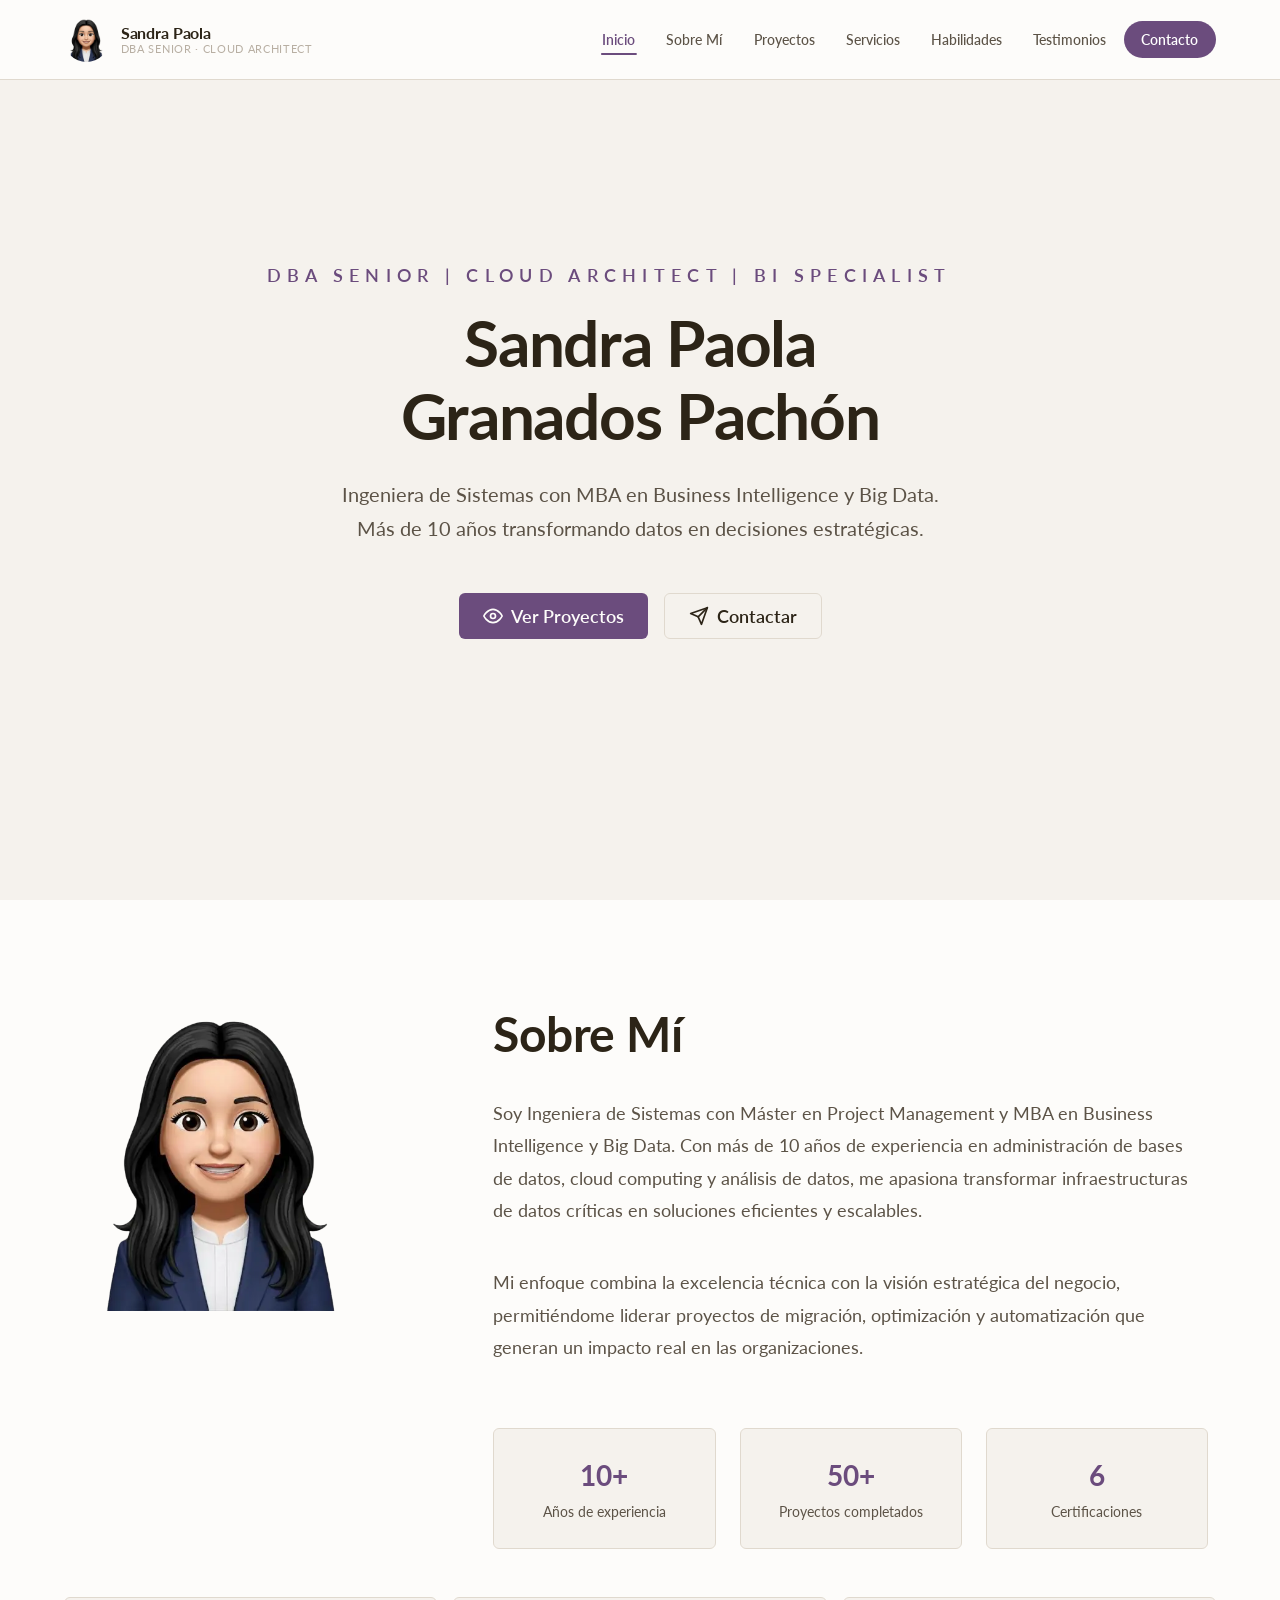
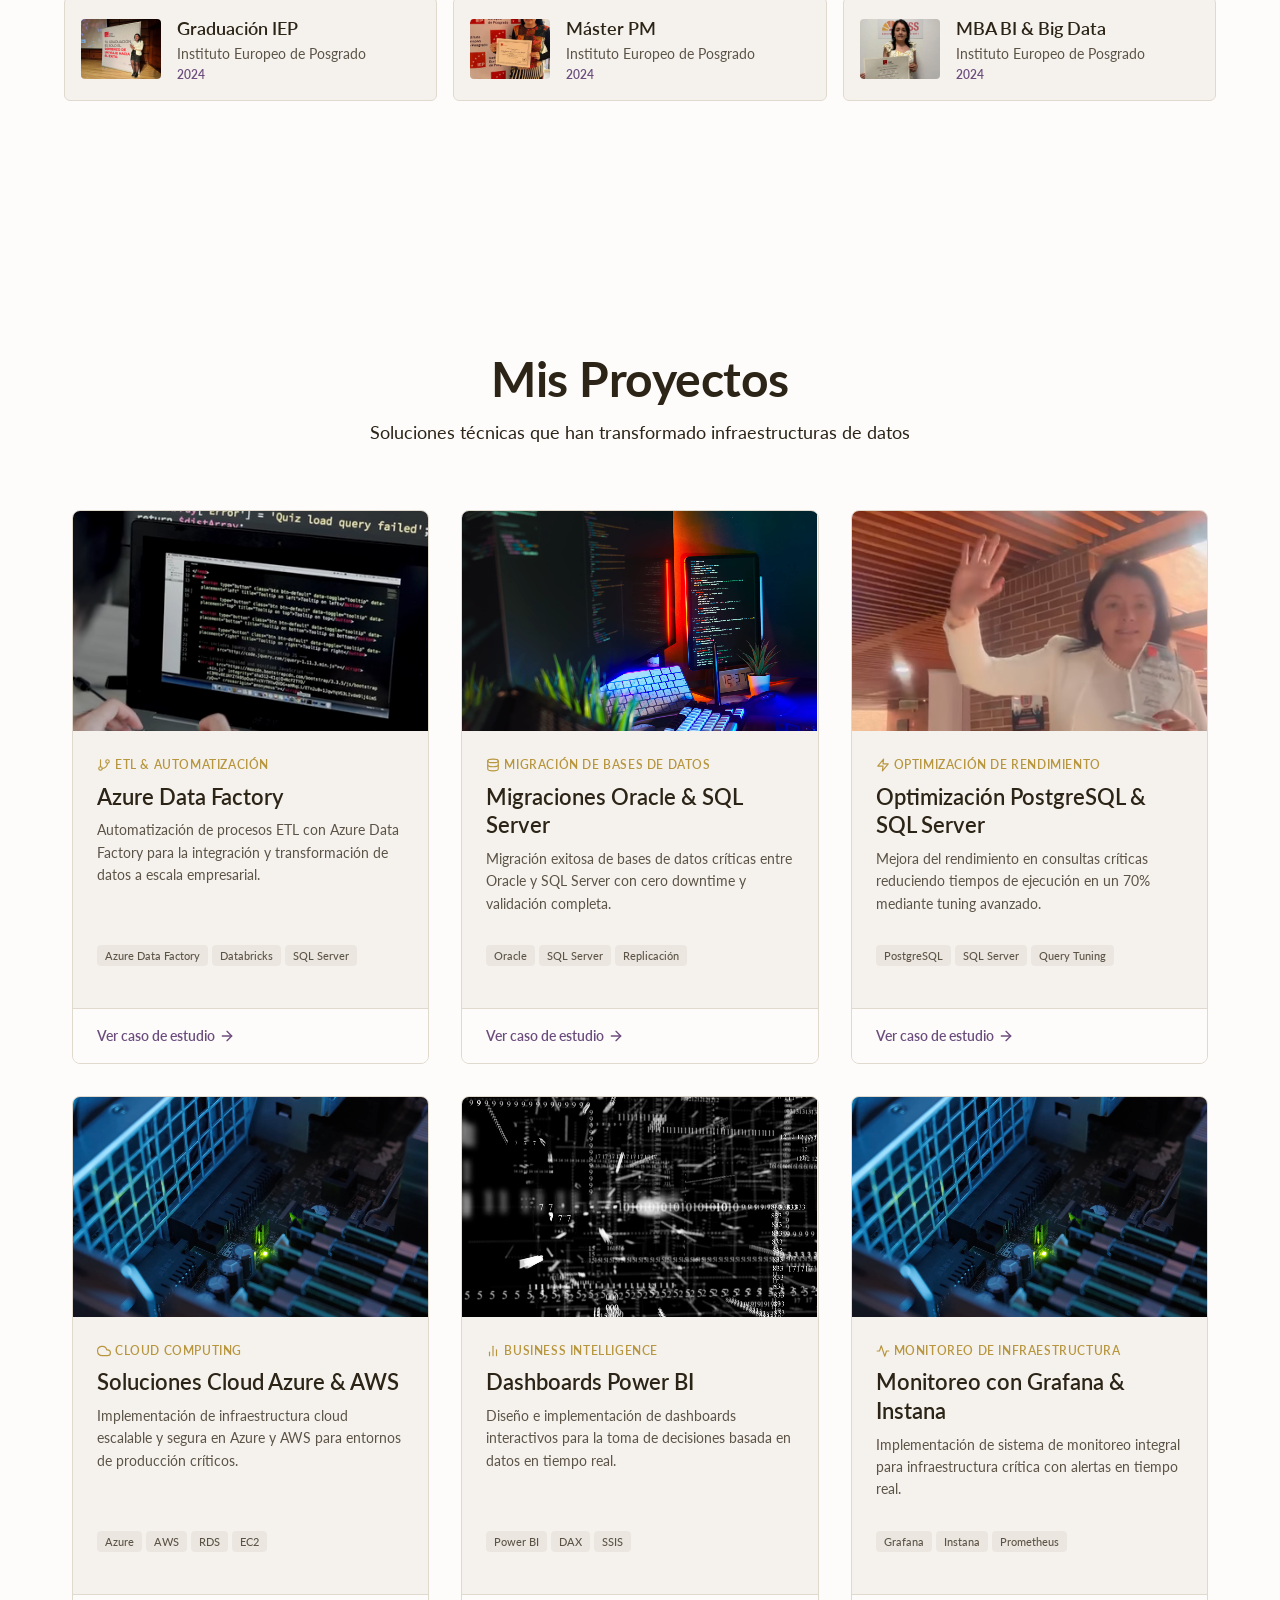
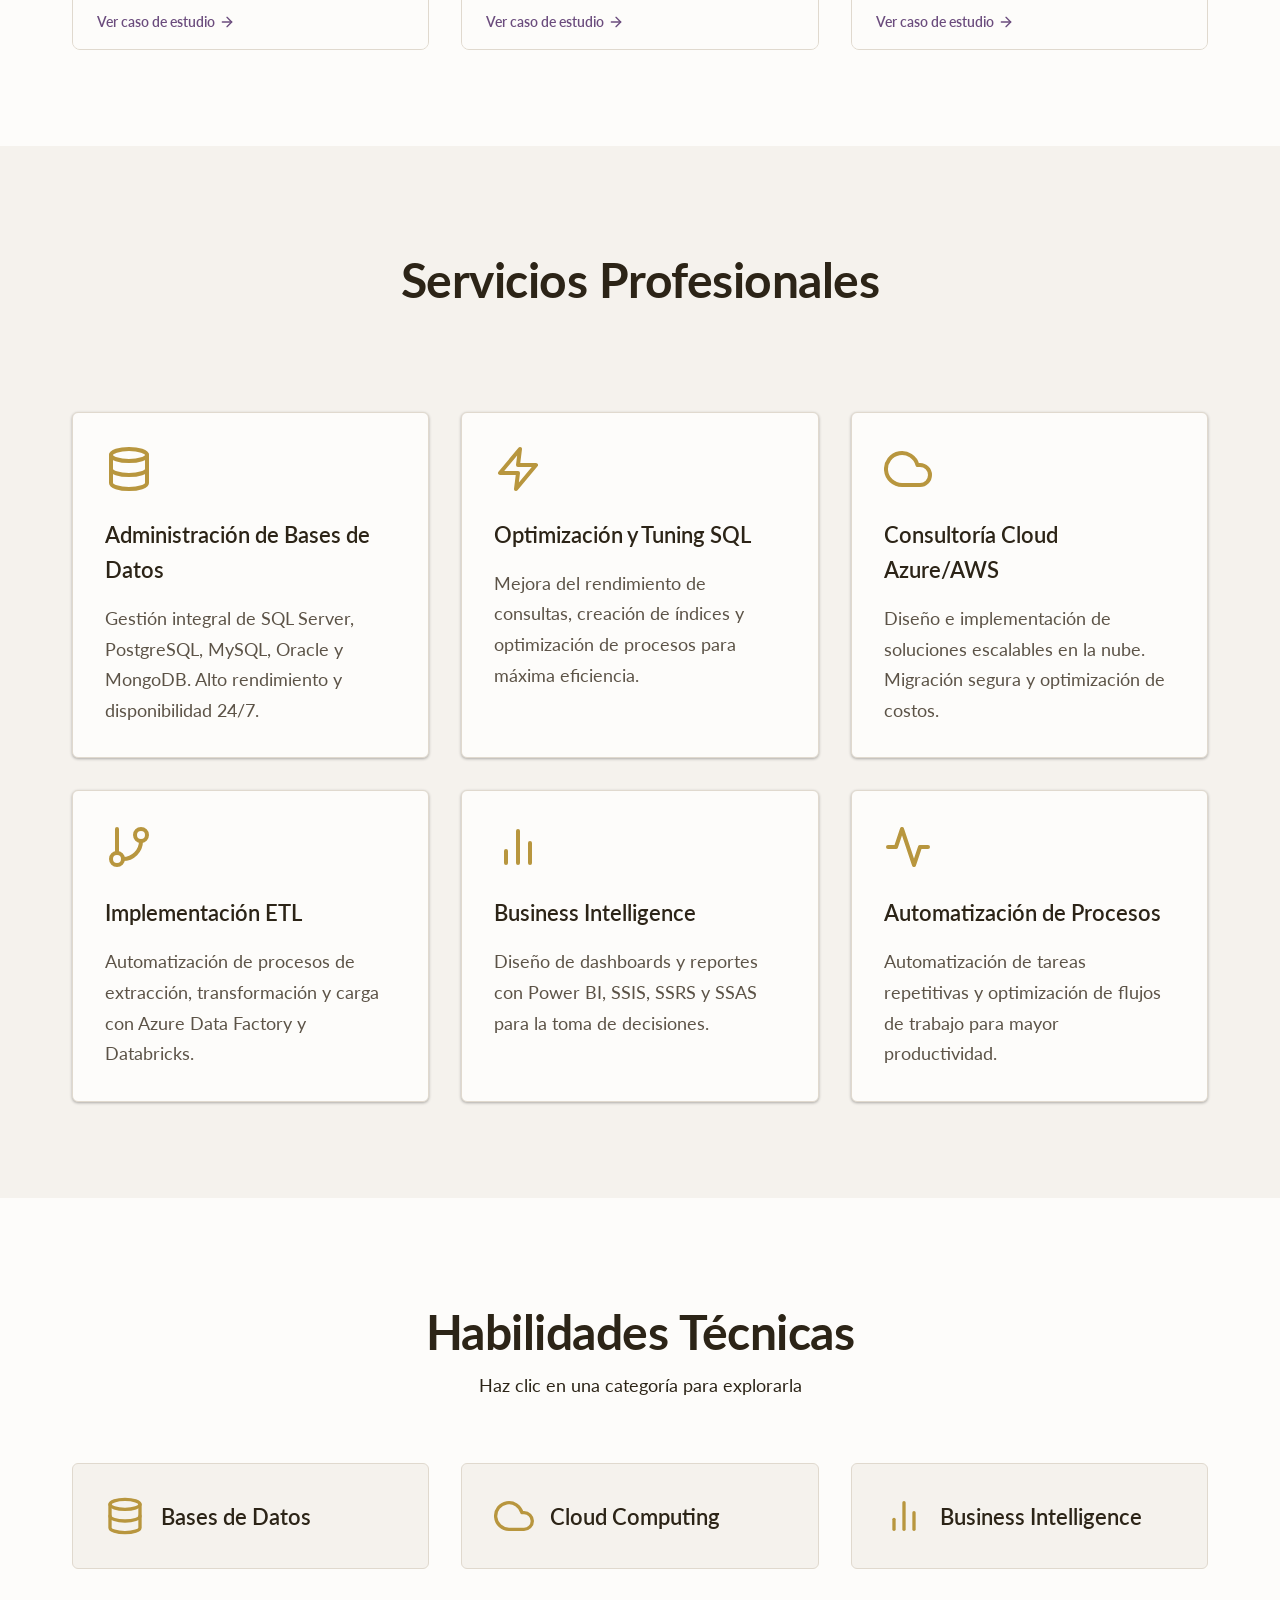
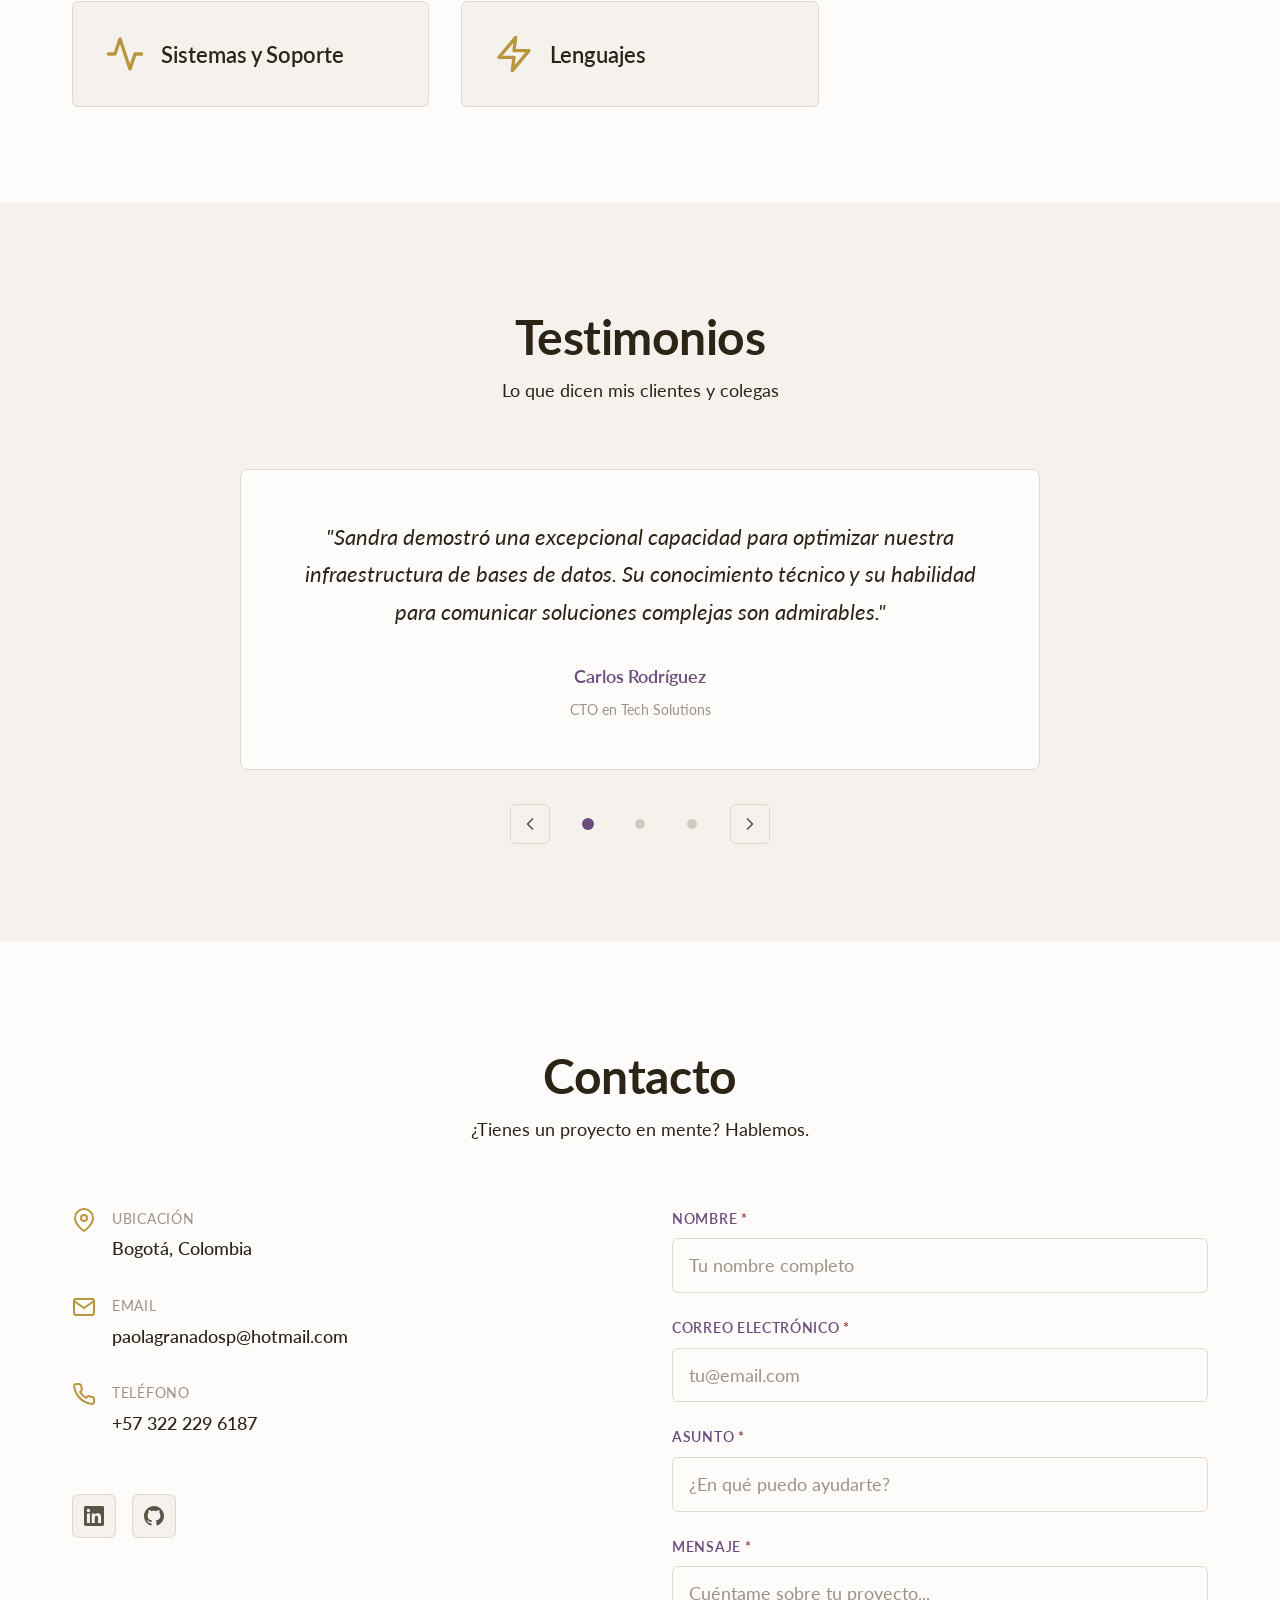
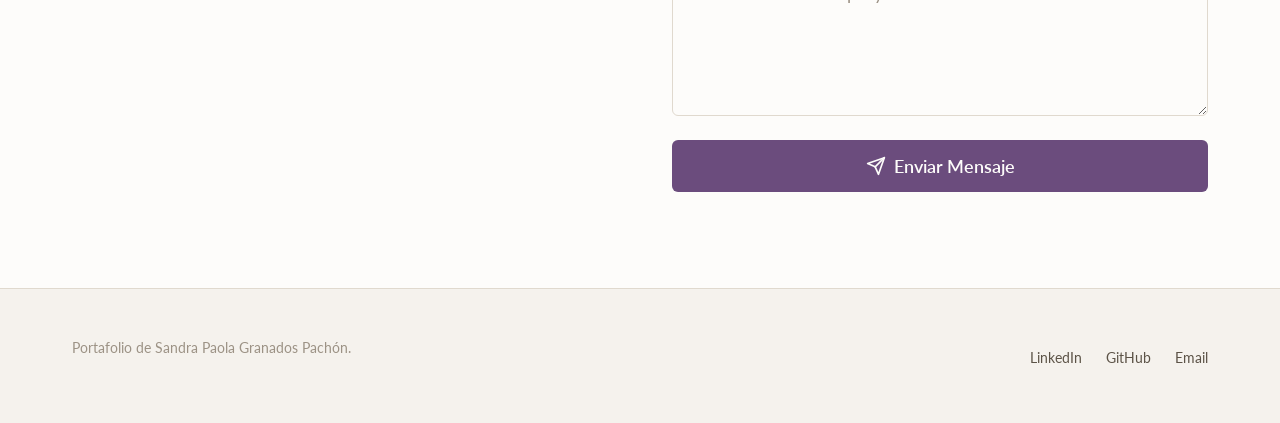
==== index.html @ aad1dd27 "Portafolio web completo" ====
<!-- Portafolio de Sandra Paola Granados Pachón - Landing page -->
<!DOCTYPE html>
<html lang="es">
<head>
  <meta charset="UTF-8">
  <meta name="viewport" content="width=device-width, initial-scale=1.0">
  <meta name="description" content="Portafolio profesional de Sandra Paola Granados Pachón - DBA Senior, Ingeniera de Sistemas especializada en Cloud, BI y administración de bases de datos.">
  <meta name="keywords" content="DBA, SQL Server, PostgreSQL, Azure, AWS, Power BI, Cloud, Business Intelligence, Bogotá">
  <meta name="author" content="Sandra Paola Granados Pachón">
  
  <!-- Open Graph -->
  <meta property="og:title" content="Sandra Paola Granados | DBA Senior & Cloud Architect">
  <meta property="og:description" content="Portafolio profesional - Soluciones de bases de datos, cloud computing y business intelligence.">
  <meta property="og:type" content="website">
  <meta property="og:url" content="https://sandrapaola.dev">
  <meta property="og:image" content="assets/memoji-paola.jpg">
  <meta name="twitter:card" content="summary_large_image">
  <meta name="twitter:title" content="Sandra Paola Granados | DBA Senior & Cloud Architect">
  <meta name="twitter:description" content="Portafolio profesional de Sandra Paola Granados - Especialista en bases de datos, cloud computing y business intelligence.">
  <meta name="twitter:image" content="assets/memoji-paola.jpg">
  
  <title>Sandra Paola Granados | DBA Senior & Cloud Architect</title>
  
  <!-- Preconnect para Google Fonts (único) -->
  <link rel="preconnect" href="https://fonts.googleapis.com">
  <link rel="preconnect" href="https://fonts.gstatic.com" crossorigin>
  <link href="https://fonts.googleapis.com/css2?family=Lato:wght@400;700;900&family=JetBrains+Mono:wght@400;500&display=swap" rel="stylesheet">
  
  <!-- CSS -->
  <link rel="stylesheet" href="css/base.css">
  <link rel="stylesheet" href="css/main.css">
  <link rel="stylesheet" href="css/responsive.css">
</head>
<body>

  <!-- ========================================
       HEADER - Navegación principal
       ======================================== -->
  <header class="header" id="header">
    <div class="header__container">
      <a href="index.html" class="header__logo" title="Sandra Paola Granados - Inicio">
        <!-- Imagen del logo (Avatar Memoji) con contenedor y optimización -->
        <div class="header__logo-avatar">
          <picture>
            <source srcset="assets/memoji-paola.webp" type="image/webp">
            <img src="assets/memoji-paola.jpg" alt="Sandra Paola Granados" class="header__logo-img" loading="lazy">
          </picture>
        </div>
        <span class="header__logo-text">
          <span class="header__logo-name">Sandra Paola</span>
          <span class="header__logo-role">DBA Senior · Cloud Architect</span>
        </span>
      </a>
      
      <nav class="header__nav" id="main-nav" role="navigation" aria-label="Navegación principal">
        <ul class="header__nav-list">
          <li><a href="#inicio" class="header__nav-link is-active" title="Ir a inicio">Inicio</a></li>
          <li><a href="#sobre-mi" class="header__nav-link" title="Conoce más sobre mí">Sobre Mí</a></li>
          <li><a href="#proyectos" class="header__nav-link" title="Ver mis proyectos">Proyectos</a></li>
          <li><a href="#servicios" class="header__nav-link" title="Servicios que ofrezco">Servicios</a></li>
          <li><a href="#habilidades" class="header__nav-link" title="Mis habilidades técnicas">Habilidades</a></li>
          <li><a href="#testimonios" class="header__nav-link" title="Lo que dicen de mí">Testimonios</a></li>
          <li><a href="#contacto" class="header__nav-link" title="Contáctame">Contacto</a></li>
        </ul>
      </nav>

      <button class="header__menu-btn" id="menu-btn" aria-label="Abrir menú" aria-expanded="false" aria-controls="main-nav">
        <span class="header__menu-btn-line"></span>
        <span class="header__menu-btn-line"></span>
        <span class="header__menu-btn-line"></span>
      </button>
    </div>
  </header>

  <main>
    <!-- ========================================
         HERO - Sección principal
         ======================================== -->
    <section class="hero" id="inicio">
      <video class="hero__video" autoplay muted loop preload="none" poster="assets/memoji-paola.webp">
        <source src="assets/hero-video.webm" type="video/webm">
        <source src="assets/hero-video.mp4" type="video/mp4">
      </video>
      <div class="hero__overlay"></div>
      
      <div class="hero__content">
        <div class="hero__subtitle-wrapper">
          <div class="hero__subtitle-track">
            <span>DBA Senior | Cloud Architect | BI Specialist</span>
            <span>DBA Senior | Cloud Architect | BI Specialist</span>
          </div>
        </div>
        <h1 class="hero__title">
          <span class="hero__title-line hero__title-line--1">Sandra Paola</span>
          <span class="hero__title-line hero__title-line--2">Granados Pachón</span>
        </h1>
        <p class="hero__description">Ingeniera de Sistemas con MBA en Business Intelligence y Big Data. Más de 10 años transformando datos en decisiones estratégicas.</p>
        
        <div class="hero__cta">
          <a href="#proyectos" class="btn btn--primary" title="Ver mis proyectos">
            <svg width="20" height="20"><use href="assets/icons/icons.svg#icon-eye"/></svg>
            Ver Proyectos
          </a>
          <a href="#contacto" class="btn btn--secondary" title="Contáctame">
            <svg width="20" height="20"><use href="assets/icons/icons.svg#icon-send"/></svg>
            Contactar
          </a>
        </div>
      </div>
    </section>

    <!-- ========================================
         SOBRE MÍ - Perfil profesional
         ======================================== -->
    <section class="about section" id="sobre-mi">
      <div class="container">
        <div class="about__grid">
          <div class="about__image-wrapper reveal reveal--left">
            <!-- El GIF animado se usa directamente porque no tiene alternativa WebP con animación equivalente -->
            <picture>
              <source srcset="assets/memoji-paola.webp" type="image/webp">
              <img src="assets/memoji-paola.jpg" alt="Sandra Paola Granados - DBA Senior" class="about__image" loading="lazy">
            </picture>
            <div class="about__image-decoration"></div>
          </div>

          <div class="about__content">
            <h2 class="reveal">Sobre Mí</h2>
            <p class="about__text reveal">
              Soy Ingeniera de Sistemas con Máster en Project Management y MBA en Business Intelligence y Big Data. Con más de 10 años de experiencia en administración de bases de datos, cloud computing y análisis de datos, me apasiona transformar infraestructuras de datos críticas en soluciones eficientes y escalables.
            </p>
            <p class="about__text reveal">
              Mi enfoque combina la excelencia técnica con la visión estratégica del negocio, permitiéndome liderar proyectos de migración, optimización y automatización que generan un impacto real en las organizaciones.
            </p>

            <ul class="about__stats reveal">
              <li class="about__stat">
                <div class="about__stat-number" data-counter="10" data-suffix="+">10+</div>
                <div class="about__stat-label">Años de experiencia</div>
              </li>
              <li class="about__stat">
                <div class="about__stat-number" data-counter="50" data-suffix="+">50+</div>
                <div class="about__stat-label">Proyectos completados</div>
              </li>
              <li class="about__stat">
                <div class="about__stat-number" data-counter="6" data-suffix="">6</div>
                <div class="about__stat-label">Certificaciones</div>
              </li>
            </ul>
          </div>
        </div>
      </div>

      <!-- Certificaciones a ancho completo de pantalla -->
      <div class="about__certs-full">
        <div class="about__certs reveal">
          <!-- Certificaciones reales de Sandra Paola - Instituto Europeo de Posgrado -->
          <button class="about__cert" data-lightbox="graduacion" aria-label="Ver foto de graduación">
            <picture>
              <source srcset="assets/cert-graduacion.webp" type="image/webp">
              <img src="assets/cert-graduacion.jpg" alt="Ceremonia de graduación IEP" class="about__cert-thumb" loading="lazy">
            </picture>
            <div class="about__cert-info">
              <span class="about__cert-title">Graduación IEP</span>
              <span class="about__cert-institution">Instituto Europeo de Posgrado</span>
              <span class="about__cert-year">2024</span>
            </div>
          </button>
          <button class="about__cert" data-lightbox="master-pm" aria-label="Ver certificado Máster PM">
            <picture>
              <source srcset="assets/cert-master-pm.webp" type="image/webp">
              <img src="assets/cert-master-pm.jpg" alt="Máster en Project Management IEP" class="about__cert-thumb" loading="lazy">
            </picture>
            <div class="about__cert-info">
              <span class="about__cert-title">Máster PM</span>
              <span class="about__cert-institution">Instituto Europeo de Posgrado</span>
              <span class="about__cert-year">2024</span>
            </div>
          </button>
          <button class="about__cert" data-lightbox="mba-bi" aria-label="Ver certificado MBA BI">
            <picture>
              <source srcset="assets/cert-mba-bi.webp" type="image/webp">
              <img src="assets/cert-mba-bi.jpg" alt="MBA Business Intelligence IEP" class="about__cert-thumb" loading="lazy">
            </picture>
            <div class="about__cert-info">
              <span class="about__cert-title">MBA BI & Big Data</span>
              <span class="about__cert-institution">Instituto Europeo de Posgrado</span>
              <span class="about__cert-year">2024</span>
            </div>
          </button>
        </div>
      </div>
    </section>

    <!-- ========================================
         PROYECTOS - Grid de proyectos destacados
         ======================================== -->
    <section class="projects section" id="proyectos">
      <div class="container">
        <h2 class="text-center reveal">Mis Proyectos</h2>
        <p class="text-center mb-3xl reveal">Soluciones técnicas que han transformado infraestructuras de datos</p>

        <div class="projects-grid reveal-stagger">
          <!-- Proyecto 1: Azure Data Factory -->
          <article class="project-card project-card--video reveal">
            <div class="project-card__media">
              <video class="project-card__video" autoplay muted loop preload="none" poster="assets/memoji-paola.webp">
                <source src="assets/proyecto-etl.webm" type="video/webm">
                <source src="assets/proyecto-etl.mp4" type="video/mp4">
              </video>
              <div class="project-card__overlay">
                <a href="proyectos/azure-data-factory.html" class="project-card__overlay-btn" title="Ver detalles del proyecto Azure Data Factory">
                  Ver Proyecto
                </a>
              </div>
            </div>
            <div class="project-card__body">
              <span class="project-card__category">
                <svg width="14" height="14"><use href="assets/icons/icons.svg#icon-git-branch"/></svg>
                ETL & Automatización
              </span>
              <h3 class="project-card__title">Azure Data Factory</h3>
              <p class="project-card__description">Automatización de procesos ETL con Azure Data Factory para la integración y transformación de datos a escala empresarial.</p>
              <ul class="project-card__tech">
                <li><span class="project-card__tech-tag">Azure Data Factory</span></li>
                <li><span class="project-card__tech-tag">Databricks</span></li>
                <li><span class="project-card__tech-tag">SQL Server</span></li>
              </ul>
            </div>
            <div class="project-card__footer">
              <a href="proyectos/azure-data-factory.html" class="project-card__link" title="Ver caso de estudio completo">
                Ver caso de estudio
                <svg class="project-card__link-icon" width="16" height="16"><use href="assets/icons/icons.svg#icon-arrow-right"/></svg>
              </a>
            </div>
          </article>

          <!-- Proyecto 2: Migraciones de Bases de Datos -->
          <article class="project-card project-card--video reveal">
            <div class="project-card__media">
              <video class="project-card__video" autoplay muted loop preload="none" poster="assets/memoji-paola.webp">
                <source src="assets/proyecto-migracion.webm" type="video/webm">
                <source src="assets/proyecto-migracion.mp4" type="video/mp4">
              </video>
              <div class="project-card__overlay">
                <a href="proyectos/migraciones-db.html" class="project-card__overlay-btn" title="Ver detalles del proyecto de Migraciones">
                  Ver Proyecto
                </a>
              </div>
            </div>
            <div class="project-card__body">
              <span class="project-card__category">
                <svg width="14" height="14"><use href="assets/icons/icons.svg#icon-database"/></svg>
                Migración de Bases de Datos
              </span>
              <h3 class="project-card__title">Migraciones Oracle & SQL Server</h3>
              <p class="project-card__description">Migración exitosa de bases de datos críticas entre Oracle y SQL Server con cero downtime y validación completa.</p>
              <ul class="project-card__tech">
                <li><span class="project-card__tech-tag">Oracle</span></li>
                <li><span class="project-card__tech-tag">SQL Server</span></li>
                <li><span class="project-card__tech-tag">Replicación</span></li>
              </ul>
            </div>
            <div class="project-card__footer">
              <a href="proyectos/migraciones-db.html" class="project-card__link" title="Ver caso de estudio completo">
                Ver caso de estudio
                <svg class="project-card__link-icon" width="16" height="16"><use href="assets/icons/icons.svg#icon-arrow-right"/></svg>
              </a>
            </div>
          </article>

          <!-- Proyecto 3: Optimización de Bases de Datos -->
          <article class="project-card project-card--video reveal">
            <div class="project-card__media">
              <video class="project-card__video" autoplay muted loop preload="none" poster="assets/memoji-paola.webp">
                <source src="assets/proyecto-optimizacion.webm" type="video/webm">
                <source src="assets/proyecto-optimizacion.mp4" type="video/mp4">
              </video>
              <div class="project-card__overlay">
                <a href="proyectos/optimizacion-db.html" class="project-card__overlay-btn" title="Ver detalles del proyecto de Optimización">
                  Ver Proyecto
                </a>
              </div>
            </div>
            <div class="project-card__body">
              <span class="project-card__category">
                <svg width="14" height="14"><use href="assets/icons/icons.svg#icon-zap"/></svg>
                Optimización de Rendimiento
              </span>
              <h3 class="project-card__title">Optimización PostgreSQL & SQL Server</h3>
              <p class="project-card__description">Mejora del rendimiento en consultas críticas reduciendo tiempos de ejecución en un 70% mediante tuning avanzado.</p>
              <ul class="project-card__tech">
                <li><span class="project-card__tech-tag">PostgreSQL</span></li>
                <li><span class="project-card__tech-tag">SQL Server</span></li>
                <li><span class="project-card__tech-tag">Query Tuning</span></li>
              </ul>
            </div>
            <div class="project-card__footer">
              <a href="proyectos/optimizacion-db.html" class="project-card__link" title="Ver caso de estudio completo">
                Ver caso de estudio
                <svg class="project-card__link-icon" width="16" height="16"><use href="assets/icons/icons.svg#icon-arrow-right"/></svg>
              </a>
            </div>
          </article>

          <!-- Proyecto 4: Cloud Azure/AWS -->
          <article class="project-card project-card--video reveal">
            <div class="project-card__media">
              <video class="project-card__video" autoplay muted loop preload="none" poster="assets/memoji-paola.webp">
                <source src="assets/proyecto-datawarehouse.webm" type="video/webm">
                <source src="assets/proyecto-datawarehouse.mp4" type="video/mp4">
              </video>
              <div class="project-card__overlay">
                <a href="proyectos/cloud-azure-aws.html" class="project-card__overlay-btn" title="Ver detalles del proyecto Cloud">
                  Ver Proyecto
                </a>
              </div>
            </div>
            <div class="project-card__body">
              <span class="project-card__category">
                <svg width="14" height="14"><use href="assets/icons/icons.svg#icon-cloud"/></svg>
                Cloud Computing
              </span>
              <h3 class="project-card__title">Soluciones Cloud Azure & AWS</h3>
              <p class="project-card__description">Implementación de infraestructura cloud escalable y segura en Azure y AWS para entornos de producción críticos.</p>
              <ul class="project-card__tech">
                <li><span class="project-card__tech-tag">Azure</span></li>
                <li><span class="project-card__tech-tag">AWS</span></li>
                <li><span class="project-card__tech-tag">RDS</span></li>
                <li><span class="project-card__tech-tag">EC2</span></li>
              </ul>
            </div>
            <div class="project-card__footer">
              <a href="proyectos/cloud-azure-aws.html" class="project-card__link" title="Ver caso de estudio completo">
                Ver caso de estudio
                <svg class="project-card__link-icon" width="16" height="16"><use href="assets/icons/icons.svg#icon-arrow-right"/></svg>
              </a>
            </div>
          </article>

          <!-- Proyecto 5: Power BI -->
          <article class="project-card project-card--video reveal">
            <div class="project-card__media">
              <video class="project-card__video" autoplay muted loop preload="none" poster="assets/memoji-paola.webp">
                <source src="assets/video-reel.webm" type="video/webm">
                <source src="assets/video-reel.mp4" type="video/mp4">
              </video>
              <div class="project-card__overlay">
                <a href="proyectos/power-bi.html" class="project-card__overlay-btn" title="Ver detalles del proyecto Power BI">
                  Ver Proyecto
                </a>
              </div>
            </div>
            <div class="project-card__body">
              <span class="project-card__category">
                <svg width="14" height="14"><use href="assets/icons/icons.svg#icon-chart"/></svg>
                Business Intelligence
              </span>
              <h3 class="project-card__title">Dashboards Power BI</h3>
              <p class="project-card__description">Diseño e implementación de dashboards interactivos para la toma de decisiones basada en datos en tiempo real.</p>
              <ul class="project-card__tech">
                <li><span class="project-card__tech-tag">Power BI</span></li>
                <li><span class="project-card__tech-tag">DAX</span></li>
                <li><span class="project-card__tech-tag">SSIS</span></li>
              </ul>
            </div>
            <div class="project-card__footer">
              <a href="proyectos/power-bi.html" class="project-card__link" title="Ver caso de estudio completo">
                Ver caso de estudio
                <svg class="project-card__link-icon" width="16" height="16"><use href="assets/icons/icons.svg#icon-arrow-right"/></svg>
              </a>
            </div>
          </article>

          <!-- Proyecto 6: Monitoreo -->
          <article class="project-card project-card--video reveal">
            <div class="project-card__media">
              <video class="project-card__video" autoplay muted loop preload="none" poster="assets/memoji-paola.webp">
                <source src="assets/proyecto-datawarehouse.webm" type="video/webm">
                <source src="assets/proyecto-datawarehouse.mp4" type="video/mp4">
              </video>
              <div class="project-card__overlay">
                <a href="proyectos/monitoreo.html" class="project-card__overlay-btn" title="Ver detalles del proyecto de Monitoreo">
                  Ver Proyecto
                </a>
              </div>
            </div>
            <div class="project-card__body">
              <span class="project-card__category">
                <svg width="14" height="14"><use href="assets/icons/icons.svg#icon-activity"/></svg>
                Monitoreo de Infraestructura
              </span>
              <h3 class="project-card__title">Monitoreo con Grafana & Instana</h3>
              <p class="project-card__description">Implementación de sistema de monitoreo integral para infraestructura crítica con alertas en tiempo real.</p>
              <ul class="project-card__tech">
                <li><span class="project-card__tech-tag">Grafana</span></li>
                <li><span class="project-card__tech-tag">Instana</span></li>
                <li><span class="project-card__tech-tag">Prometheus</span></li>
              </ul>
            </div>
            <div class="project-card__footer">
              <a href="proyectos/monitoreo.html" class="project-card__link" title="Ver caso de estudio completo">
                Ver caso de estudio
                <svg class="project-card__link-icon" width="16" height="16"><use href="assets/icons/icons.svg#icon-arrow-right"/></svg>
              </a>
            </div>
          </article>
        </div>
      </div>
    </section>

    <!-- ========================================
         SERVICIOS - Lo que ofrezco
         ======================================== -->
    <section class="services section" id="servicios">
      <div class="container">
        <h2 class="text-center reveal">Servicios Profesionales</h2>
        <p class="text-center mb-3xl reveal">Soluciones integrales para la gestión y optimización de tus datos</p>

        <ul class="services__grid reveal-stagger">
          <li class="reveal">
            <button class="service-card" type="button" aria-expanded="false" aria-label="Administración de Bases de Datos. Haz clic para ver detalles.">
              <svg class="service-card__icon" width="48" height="48" aria-hidden="true"><use href="assets/icons/icons.svg#icon-database"/></svg>
              <span class="service-card__title">Administración de Bases de Datos</span>
              <span class="service-card__description">Gestión integral de SQL Server, PostgreSQL, MySQL, Oracle y MongoDB. Alto rendimiento y disponibilidad 24/7.</span>
              <span class="service-card__details">
                <span class="service-card__detail-item">• Monitoreo continuo de salud y rendimiento de servidores</span>
                <span class="service-card__detail-item">• Configuración de backups y planes de mantenimiento</span>
                <span class="service-card__detail-item">• Alta disponibilidad con AlwaysOn, clustering y réplicas</span>
                <span class="service-card__detail-item">• Soporte preventivo y resolución de bloqueos o caídas</span>
              </span>
            </button>
          </li>

          <li class="reveal">
            <button class="service-card" type="button" aria-expanded="false" aria-label="Optimización y Tuning SQL. Haz clic para ver detalles.">
              <svg class="service-card__icon" width="48" height="48" aria-hidden="true"><use href="assets/icons/icons.svg#icon-zap"/></svg>
              <span class="service-card__title">Optimización y Tuning SQL</span>
              <span class="service-card__description">Mejora del rendimiento de consultas, creación de índices y optimización de procesos para máxima eficiencia.</span>
              <span class="service-card__details">
                <span class="service-card__detail-item">• Reescritura y optimización de consultas SQL lentas</span>
                <span class="service-card__detail-item">• Diseño y optimización de índices y estadísticas</span>
                <span class="service-card__detail-item">• Análisis de cuellos de botella mediante planes de ejecución</span>
                <span class="service-card__detail-item">• Configuración y ajuste de recursos de memoria y CPU</span>
              </span>
            </button>
          </li>

          <li class="reveal">
            <button class="service-card" type="button" aria-expanded="false" aria-label="Consultoría Cloud Azure/AWS. Haz clic para ver detalles.">
              <svg class="service-card__icon" width="48" height="48" aria-hidden="true"><use href="assets/icons/icons.svg#icon-cloud"/></svg>
              <span class="service-card__title">Consultoría Cloud Azure/AWS</span>
              <span class="service-card__description">Diseño e implementación de soluciones escalables en la nube. Migración segura y optimización de costos.</span>
              <span class="service-card__details">
                <span class="service-card__detail-item">• Migración segura de bases de datos a la nube (PaaS/IaaS)</span>
                <span class="service-card__detail-item">• Configuración de bases de datos elásticas y replicadas</span>
                <span class="service-card__detail-item">• Diseño de políticas de seguridad en la nube</span>
                <span class="service-card__detail-item">• Análisis de consumo para la optimización de costos</span>
              </span>
            </button>
          </li>

          <li class="reveal">
            <button class="service-card" type="button" aria-expanded="false" aria-label="Implementación ETL. Haz clic para ver detalles.">
              <svg class="service-card__icon" width="48" height="48" aria-hidden="true"><use href="assets/icons/icons.svg#icon-git-branch"/></svg>
              <span class="service-card__title">Implementación ETL</span>
              <span class="service-card__description">Automatización de procesos de extracción, transformación y carga con Azure Data Factory y Databricks.</span>
              <span class="service-card__details">
                <span class="service-card__detail-item">• Diseño de flujos de datos automatizados (Data Pipelines)</span>
                <span class="service-card__detail-item">• Limpieza y transformación de datos a gran escala</span>
                <span class="service-card__detail-item">• Carga optimizada hacia Data Lakes y Synapse</span>
                <span class="service-card__detail-item">• Integración y consolidación de fuentes de datos híbridas</span>
              </span>
            </button>
          </li>

          <li class="reveal">
            <button class="service-card" type="button" aria-expanded="false" aria-label="Business Intelligence. Haz clic para ver detalles.">
              <svg class="service-card__icon" width="48" height="48" aria-hidden="true"><use href="assets/icons/icons.svg#icon-chart"/></svg>
              <span class="service-card__title">Business Intelligence</span>
              <span class="service-card__description">Diseño de dashboards y reportes con Power BI, SSIS, SSRS y SSAS para la toma de decisiones.</span>
              <span class="service-card__details">
                <span class="service-card__detail-item">• Creación de tableros interactivos dinámicos en Power BI</span>
                <span class="service-card__detail-item">• Modelado multidimensional con cubos analíticos (SSAS)</span>
                <span class="service-card__detail-item">• Integración de datos desde múltiples fuentes con SSIS</span>
                <span class="service-card__detail-item">• Automatización de reportes operativos corporativos (SSRS)</span>
              </span>
            </button>
          </li>

          <li class="reveal">
            <button class="service-card" type="button" aria-expanded="false" aria-label="Automatización de Procesos. Haz clic para ver detalles.">
              <svg class="service-card__icon" width="48" height="48" aria-hidden="true"><use href="assets/icons/icons.svg#icon-activity"/></svg>
              <span class="service-card__title">Automatización de Procesos</span>
              <span class="service-card__description">Automatización de tareas repetitivas y optimización de flujos de trabajo para mayor productividad.</span>
              <span class="service-card__details">
                <span class="service-card__detail-item">• Scripts automatizados en PowerShell, Bash y Python</span>
                <span class="service-card__detail-item">• Alertas tempranas ante incidentes críticos (email, Slack)</span>
                <span class="service-card__detail-item">• Automatización de respaldos y mantenimiento programado</span>
                <span class="service-card__detail-item">• Flujos de trabajo desatendidos con agentes y crons</span>
              </span>
            </button>
          </li>
        </ul>
      </div>
    </section>

    <!-- ========================================
         HABILIDADES - Tech Stack visual
         ======================================== -->
    <section class="skills section" id="habilidades">
      <div class="container">
        <h2 class="text-center reveal">Habilidades Técnicas</h2>
        <p class="text-center mb-3xl reveal">Haz clic en una categoría para explorarla</p>

        <div class="skills__categories" id="skills-categories">

          <!-- Categoría 1: Bases de datos -->
          <div class="skills__category reveal" role="button" tabindex="0" aria-expanded="false" aria-label="Categoría Bases de Datos">
            <div class="skills__category-header">
              <svg class="skills__category-icon" width="40" height="40" aria-hidden="true">
                <use href="assets/icons/icons.svg#icon-database"/>
              </svg>
              <h3 class="skills__category-title">Bases de Datos</h3>
            </div>
            <div class="skills__category-details">
              <p class="skills__category-description">Diseño y mantenimiento de esquemas, consultas optimizadas, procedimientos almacenados y configuración de réplicas en ambientes de alta exigencia.</p>
              <ul class="skills__tags">
                <li><button class="tag" type="button" title="SQL Server">SQL Server</button></li>
                <li><button class="tag" type="button" title="PostgreSQL">PostgreSQL</button></li>
                <li><button class="tag" type="button" title="MySQL">MySQL</button></li>
                <li><button class="tag" type="button" title="Oracle">Oracle</button></li>
                <li><button class="tag" type="button" title="MongoDB">MongoDB</button></li>
              </ul>
            </div>
          </div>

          <!-- Categoría 2: Cloud -->
          <div class="skills__category reveal" role="button" tabindex="0" aria-expanded="false" aria-label="Categoría Cloud Computing">
            <div class="skills__category-header">
              <svg class="skills__category-icon" width="40" height="40" aria-hidden="true">
                <use href="assets/icons/icons.svg#icon-cloud"/>
              </svg>
              <h3 class="skills__category-title">Cloud Computing</h3>
            </div>
            <div class="skills__category-details">
              <p class="skills__category-description">Migración de arquitecturas hacia nubes públicas, creación de pipelines de datos (ETL) automatizados y cómputo distribuido.</p>
              <ul class="skills__tags">
                <li><button class="tag" type="button" title="Azure">Azure</button></li>
                <li><button class="tag" type="button" title="AWS">AWS</button></li>
                <li><button class="tag" type="button" title="Azure Data Factory">Azure Data Factory</button></li>
                <li><button class="tag" type="button" title="Databricks">Databricks</button></li>
              </ul>
            </div>
          </div>

          <!-- Categoría 3: Business Intelligence -->
          <div class="skills__category reveal" role="button" tabindex="0" aria-expanded="false" aria-label="Categoría Business Intelligence">
            <div class="skills__category-header">
              <svg class="skills__category-icon" width="40" height="40" aria-hidden="true">
                <use href="assets/icons/icons.svg#icon-chart"/>
              </svg>
              <h3 class="skills__category-title">Business Intelligence</h3>
            </div>
            <div class="skills__category-details">
              <p class="skills__category-description">Modelado de almacenes de datos (Data Warehouse), tableros visuales interactivos y cálculos de métricas avanzadas de negocio.</p>
              <ul class="skills__tags">
                <li><button class="tag" type="button" title="Power BI">Power BI</button></li>
                <li><button class="tag" type="button" title="SSIS">SSIS</button></li>
                <li><button class="tag" type="button" title="SSRS">SSRS</button></li>
                <li><button class="tag" type="button" title="SSAS">SSAS</button></li>
              </ul>
            </div>
          </div>

          <!-- Categoría 4: Sistemas -->
          <div class="skills__category reveal" role="button" tabindex="0" aria-expanded="false" aria-label="Categoría Sistemas y Herramientas">
            <div class="skills__category-header">
              <svg class="skills__category-icon" width="40" height="40" aria-hidden="true">
                <use href="assets/icons/icons.svg#icon-activity"/>
              </svg>
              <h3 class="skills__category-title">Sistemas y Soporte</h3>
            </div>
            <div class="skills__category-details">
              <p class="skills__category-description">Administración de sistemas operativos locales y virtuales, monitoreo del estado de servicios y alertas proactivas en tiempo real.</p>
              <ul class="skills__tags">
                <li><button class="tag" type="button" title="Linux">Linux</button></li>
                <li><button class="tag" type="button" title="Windows Server">Windows Server</button></li>
                <li><button class="tag" type="button" title="Grafana">Grafana</button></li>
                <li><button class="tag" type="button" title="Instana">Instana</button></li>
                <li><button class="tag" type="button" title="Prometheus">Prometheus</button></li>
              </ul>
            </div>
          </div>

          <!-- Categoría 5: Lenguajes -->
          <div class="skills__category reveal" role="button" tabindex="0" aria-expanded="false" aria-label="Categoría Lenguajes de Programación">
            <div class="skills__category-header">
              <svg class="skills__category-icon" width="40" height="40" aria-hidden="true">
                <use href="assets/icons/icons.svg#icon-zap"/>
              </svg>
              <h3 class="skills__category-title">Lenguajes</h3>
            </div>
            <div class="skills__category-details">
              <p class="skills__category-description">Desarrollo de lógica de negocios en backend, consulta estructurada de datos y maquetación de interfaces web.</p>
              <ul class="skills__tags">
                <li><button class="tag" type="button" title="SQL">SQL</button></li>
                <li><button class="tag" type="button" title="T-SQL">T-SQL</button></li>
                <li><button class="tag" type="button" title=".NET">.NET</button></li>
                <li><button class="tag" type="button" title="Java">Java</button></li>
                <li><button class="tag" type="button" title="C#">C#</button></li>
                <li><button class="tag" type="button" title="HTML">HTML</button></li>
              </ul>
            </div>
          </div>

        </div>
      </div>
    </section>

    <!-- ========================================
         TESTIMONIOS - Slider de testimonios
         ======================================== -->
    <section class="testimonials section" id="testimonios">
      <div class="container">
        <h2 class="text-center reveal">Testimonios</h2>
        <p class="text-center mb-3xl reveal">Lo que dicen mis clientes y colegas</p>

        <div class="testimonials__slider reveal" role="region" aria-roledescription="carrusel" aria-label="Testimonios de clientes">
          <div class="testimonials__track" id="testimonials-track">
            <div class="testimonials__slide">
              <div class="testimonial-card">
                <p class="testimonial-card__quote">"Sandra demostró una excepcional capacidad para optimizar nuestra infraestructura de bases de datos. Su conocimiento técnico y su habilidad para comunicar soluciones complejas son admirables."</p>
                <div class="testimonial-card__author">
                  <strong class="testimonial-card__name">Carlos Rodríguez</strong>
                  <span class="testimonial-card__role">CTO en Tech Solutions</span>
                </div>
              </div>
            </div>

            <div class="testimonials__slide">
              <div class="testimonial-card">
                <p class="testimonial-card__quote">"La migración que lideró Sandra fue impecable. Cero downtime y una documentación técnica que facilitó enormemente el mantenimiento posterior. Totalmente recomendada."</p>
                <div class="testimonial-card__author">
                  <strong class="testimonial-card__name">María Fernández</strong>
                  <span class="testimonial-card__role">Directora de TI en DataCorp</span>
                </div>
              </div>
            </div>

            <div class="testimonials__slide">
              <div class="testimonial-card">
                <p class="testimonial-card__quote">"Gracias a la implementación de Power BI que realizó Sandra, nuestro equipo ahora toma decisiones basadas en datos en tiempo real. Ha transformado completamente nuestra cultura de datos."</p>
                <div class="testimonial-card__author">
                  <strong class="testimonial-card__name">Andrés López</strong>
                  <span class="testimonial-card__role">Gerente de Operaciones en InnovaTech</span>
                </div>
              </div>
            </div>
          </div>

          <div class="testimonials__controls">
            <button class="icon-btn" id="testimonial-prev" aria-label="Testimonio anterior">
              <svg width="20" height="20"><use href="assets/icons/icons.svg#icon-prev"/></svg>
            </button>

            <div class="testimonials__dots" id="testimonial-dots" role="tablist" aria-label="Seleccionar testimonio">
              <button class="testimonials__dot is-active" role="tab" aria-selected="true" aria-label="Testimonio 1"></button>
              <button class="testimonials__dot" role="tab" aria-selected="false" aria-label="Testimonio 2"></button>
              <button class="testimonials__dot" role="tab" aria-selected="false" aria-label="Testimonio 3"></button>
            </div>

            <button class="icon-btn" id="testimonial-next" aria-label="Siguiente testimonio">
              <svg width="20" height="20"><use href="assets/icons/icons.svg#icon-next"/></svg>
            </button>
          </div>
        </div>
      </div>
    </section>

    <!-- ========================================
         CONTACTO - Formulario e información
         ======================================== -->
    <section class="contact section" id="contacto">
      <div class="container">
        <h2 class="text-center reveal">Contacto</h2>
        <p class="text-center mb-3xl reveal">¿Tienes un proyecto en mente? Hablemos.</p>

        <div class="contact__grid">
          <div class="contact__info reveal">
            <div class="contact__info-item">
              <svg class="contact__info-icon" width="24" height="24"><use href="assets/icons/icons.svg#icon-location"/></svg>
              <div class="contact__info-content">
                <span class="contact__info-label">Ubicación</span>
                <span class="contact__info-value">Bogotá, Colombia</span>
              </div>
            </div>

            <div class="contact__info-item">
              <svg class="contact__info-icon" width="24" height="24"><use href="assets/icons/icons.svg#icon-email"/></svg>
              <div class="contact__info-content">
                <span class="contact__info-label">Email</span>
                <a href="mailto:paolagranadosp@hotmail.com" class="contact__info-value" title="Enviar email a Sandra Paola">paolagranadosp@hotmail.com</a>
              </div>
            </div>

            <div class="contact__info-item">
              <svg class="contact__info-icon" width="24" height="24"><use href="assets/icons/icons.svg#icon-phone"/></svg>
              <div class="contact__info-content">
                <span class="contact__info-label">Teléfono</span>
                <a href="tel:+573222296187" class="contact__info-value" title="Llamar a Sandra Paola">+57 322 229 6187</a>
              </div>
            </div>

            <ul class="contact__social">
              <li><a href="https://www.linkedin.com/in/sandra-paola-granados-pachon-79b990417/" class="contact__social-link" target="_blank" rel="noreferrer" title="Perfil de LinkedIn">
                <svg width="20" height="20"><use href="assets/icons/icons.svg#icon-linkedin"/></svg>
              </a></li>
              <li><a href="https://github.com/paolagranadosp11/" class="contact__social-link" target="_blank" rel="noreferrer" title="Perfil de GitHub">
                <svg width="20" height="20"><use href="assets/icons/icons.svg#icon-github"/></svg>
              </a></li>
            </ul>
          </div>

          <form class="form reveal" id="contact-form" action="" method="post">
            <div class="form__group">
              <label for="name" class="form__label form__label--required">Nombre</label>
              <input type="text" id="name" name="name" class="form__input" placeholder="Tu nombre completo" required>
            </div>

            <div class="form__group">
              <label for="email" class="form__label form__label--required">Correo Electrónico</label>
              <input type="email" id="email" name="email" class="form__input" placeholder="tu@email.com" required>
            </div>

            <div class="form__group">
              <label for="subject" class="form__label form__label--required">Asunto</label>
              <input type="text" id="subject" name="subject" class="form__input" placeholder="¿En qué puedo ayudarte?" required>
            </div>

            <div class="form__group">
              <label for="message" class="form__label form__label--required">Mensaje</label>
              <textarea id="message" name="message" class="form__textarea" placeholder="Cuéntame sobre tu proyecto..." required></textarea>
            </div>

            <button type="submit" class="btn btn--primary btn--lg" title="Enviar mensaje">
              <svg width="20" height="20"><use href="assets/icons/icons.svg#icon-send"/></svg>
              Enviar Mensaje
            </button>
          </form>
        </div>
      </div>
    </section>
  </main>

  <!-- ========================================
       FOOTER - Pie de página
       ======================================== -->
  <footer class="footer">
    <div class="container">
      <div class="footer__content">
        <p class="footer__copyright">Portafolio de Sandra Paola Granados Pachón.</p>
        
        <ul class="footer__links">
          <li><a href="https://www.linkedin.com/in/sandra-paola-granados-pachon-79b990417/" class="footer__link" target="_blank" rel="noreferrer" title="LinkedIn">LinkedIn</a></li>
          <li><a href="https://github.com/paolagranadosp11/" class="footer__link" target="_blank" rel="noreferrer" title="GitHub">GitHub</a></li>
          <li><a href="mailto:paolagranadosp@hotmail.com" class="footer__link" title="Email">Email</a></li>
        </ul>
      </div>
    </div>
  </footer>

  <!-- Lightbox Modal para certificados -->
  <div class="lightbox" id="lightbox" role="dialog" aria-hidden="true" aria-label="Visor de certificados">
    <div class="lightbox__overlay" tabindex="-1"></div>
    <div class="lightbox__content">
      <button class="lightbox__close" aria-label="Cerrar visor">&times;</button>
      <div class="lightbox__image-wrapper">
        <picture>
          <source class="lightbox__source" srcset="" type="image/webp">
          <img class="lightbox__img" src="" alt="" loading="lazy">
        </picture>
      </div>
      <div class="lightbox__caption">
        <h3 class="lightbox__title"></h3>
        <p class="lightbox__institution"></p>
        <p class="lightbox__description"></p>
      </div>
    </div>
  </div>

  <!-- JavaScript -->
  <script src="js/main.js" defer></script>
  <script src="js/interactions.js" defer></script>
</body>
</html>
---- css/base.css ----
/* base.css - Estilos básicos de la web, reset general, variables y animaciones */

/* === RESET GENERAL === */
/* Limpio márgenes, bordes y paddings de todas las etiquetas para que se vean igual en todos los navegadores */
html, body, div, span, h1, h2, h3, h4, h5, h6, p, a, img, picture, video, canvas, svg, button, input, textarea, select, label, form, section, article, nav, header, footer, main, ul, ol, li,
html::before, html::after, body::before, body::after, div::before, div::after, span::before, span::after, h1::before, h1::after, h2::before, h2::after, h3::before, h3::after, h4::before, h4::after, h5::before, h5::after, h6::before, h6::after, p::before, p::after, a::before, a::after, img::before, img::after, picture::before, picture::after, video::before, video::after, canvas::before, canvas::after, svg::before, svg::after, button::before, button::after, input::before, input::after, textarea::before, textarea::after, select::before, select::after, label::before, label::after, form::before, form::after, section::before, section::after, article::before, article::after, nav::before, nav::after, header::before, header::after, footer::before, footer::after, main::before, main::after, ul::before, ul::after, ol::before, ol::after, li::before, li::after {
  margin: 0;
  padding: 0;
  border: 0;
  box-sizing: border-box;
}

html {
  scroll-behavior: smooth;
  font-size: 100%;
}

body {
  font-family: 'Lato', 'Segoe UI', Roboto, sans-serif;
  font-size: var(--font-size-body);
  font-weight: var(--font-weight-regular);
  line-height: 1.6;
  color: var(--color-text-primary);
  background-color: var(--color-bg-primary);
  -webkit-font-smoothing: antialiased;
  -moz-osx-font-smoothing: grayscale;
}

img,
picture,
video,
canvas,
svg {
  display: block;
  max-width: 100%;
  object-fit: cover;
  object-position: center center;
}

input,
button,
textarea,
select {
  font: inherit;
  color: inherit;
}

button {
  cursor: pointer;
  background: none;
}

a {
  color: var(--color-accent-primary);
  text-decoration: none;
  transition: color var(--transition-fast);
}

a:hover {
  color: var(--color-accent-secondary);
}

a:active {
  opacity: 0.7;
}

ul,
ol {
  list-style: none;
}

p {
  margin-bottom: 1rem;
}

/* === VARIABLES DE DISEÑO (Colores, Fuentes y Espacios) === */
:root {
  /* Colores de fondo de la web (tonos beige claro) */
  --color-bg-primary: #FDFCFA;
  --color-bg-secondary: #F5F2ED;
  --color-bg-tertiary: #EBE7E0;
  --color-bg-quaternary: #DDD7CC;

  /* Colores para las letras */
  --color-text-primary: #2C2417;
  --color-text-secondary: #5C5347;
  --color-text-muted: #9C9285;
  --color-text-tertiary: #B8AFA3;

  /* Colores de acento (tonos morados) */
  --color-accent-primary: #6B4C7D;
  --color-accent-secondary: #4A3058;
  --color-accent-light: #9B8AAE;

  /* Detalles en dorado vintage */
  --color-gold-primary: #B8963E;
  --color-gold-secondary: #8B7340;
  --color-gold-light: #D4B96A;

  /* Alertas y avisos */
  --color-accent-success: #5F6B52;
  --color-accent-warning: #B8963E;
  --color-accent-danger: #8B3A3A;

  /* Bordes de cajas */
  --color-border-primary: #E0D9CE;
  --color-border-secondary: #D4C9BB;

  /* Sombras y opacidades */
  --color-bg-header: rgba(253, 252, 250, 0.95);
  --color-bg-mobile-nav: rgba(253, 252, 250, 0.98);
  --color-overlay-hero: rgba(245, 242, 237, 0.85);
  --color-overlay-card: rgba(44, 36, 23, 0.85);
  --color-overlay-gallery: rgba(44, 36, 23, 0.6);
  --color-overlay-lightbox: rgba(0, 0, 0, 0.85);
  --color-shadow-lightbox: rgba(0, 0, 0, 0.3);
  --color-badge-primary: rgba(107, 76, 125, 0.15);
  --color-badge-success: rgba(95, 107, 82, 0.15);
  --color-badge-warning: rgba(184, 150, 62, 0.15);
  --color-badge-danger: rgba(139, 58, 58, 0.15);
  --color-focus-glow: rgba(184, 150, 62, 0.15);
  --color-focus-error: rgba(139, 58, 58, 0.15);
  --color-spinner-border: rgba(253, 252, 250, 0.4);

  --shadow-sm: 0 0.0625rem 0.1875rem var(--color-shadow-lightbox);
  --shadow-md: 0 0.25rem 0.75rem var(--color-shadow-lightbox);
  --shadow-lg: 0 0.5rem 1.5rem var(--color-shadow-lightbox);
  --shadow-glow: 0 0 0 0.1875rem var(--color-focus-glow);

  /* Tipo de letra principal y de código */
  --font-body: 'Lato', 'Segoe UI', Roboto, sans-serif;
  --font-mono: 'JetBrains Mono', 'Fira Code', monospace;

  /* Tamaños de letra según el ancho de pantalla (escalas automáticas) */
  --font-size-h1: clamp(2.25rem, 5vw + 1rem, 4rem);
  --font-size-h2: clamp(1.75rem, 4vw + 0.5rem, 3rem);
  --font-size-h3: clamp(1.375rem, 3vw + 0.25rem, 1.75rem);
  --font-size-h4: clamp(1.125rem, 2vw + 0.25rem, 1.375rem);
  --font-size-body: clamp(1rem, 1.5vw, 1.125rem);
  --font-size-small: clamp(0.875rem, 1vw, 0.875rem);
  --font-size-xs: clamp(0.75rem, 0.8vw, 0.75rem);

  --font-weight-regular: 400;
  --font-weight-medium: 500;
  --font-weight-semibold: 600;
  --font-weight-bold: 700;

  /* Espaciados modulares */
  --space-xs: 0.25rem;
  --space-sm: 0.5rem;
  --space-md: 1rem;
  --space-lg: 1.5rem;
  --space-xl: 2rem;
  --space-2xl: 3rem;
  --space-3xl: 4rem;
  --space-4xl: 6rem;

  --radius-sm: 0.25rem;
  --radius-md: 0.375rem;
  --radius-lg: 0.5rem;
  --radius-full: 9999px;

  --transition-fast: 150ms ease;
  --transition-base: 250ms ease;
  --transition-slow: 350ms ease;

  --max-width: 1200px;
  --header-height: 80px;
}

/* === TIPOGRAFÍA GENERAL === */
h1 {
  font-size: var(--font-size-h1);
  font-weight: var(--font-weight-bold);
  letter-spacing: -0.02em;
}

h2 {
  font-size: var(--font-size-h2);
  font-weight: var(--font-weight-bold);
  letter-spacing: -0.01em;
}

h3 {
  font-size: var(--font-size-h3);
  font-weight: var(--font-weight-semibold);
}

h4 {
  font-size: var(--font-size-h4);
  font-weight: var(--font-weight-semibold);
}

code, kbd, pre {
  font-family: var(--font-mono);
}

code {
  padding: 0.25rem 0.5rem;
  font-size: 0.875em;
  background-color: var(--color-bg-tertiary);
  border-radius: var(--radius-sm);
  color: var(--color-accent-primary);
}

pre {
  padding: var(--space-md);
  background-color: var(--color-bg-secondary);
  border: 0.0625rem solid var(--color-border-primary);
  border-radius: var(--radius-md);
  overflow-x: auto;
}

pre code {
  padding: 0;
  background: none;
  color: var(--color-text-primary);
}

::selection {
  background-color: var(--color-accent-primary);
  color: var(--color-bg-primary);
}

::-webkit-scrollbar {
  width: 0.5rem;
  height: 0.5rem;
}

::-webkit-scrollbar-track {
  background: var(--color-bg-secondary);
}

::-webkit-scrollbar-thumb {
  background: var(--color-border-secondary);
  border-radius: var(--radius-full);
}

::-webkit-scrollbar-thumb:hover {
  background: var(--color-text-muted);
}

:focus-visible {
  outline: 2px solid var(--color-accent-primary);
  outline-offset: 2px;
}

/* === ESTRUCTURA DE CONTENEDORES Y REJILLAS (LAYOUT) === */
.container {
  width: 100%;
  max-width: var(--max-width);
  margin: 0 auto;
  padding: 0 var(--space-lg);
}

.container--narrow {
  max-width: 56.25rem;
}

.container--wide {
  max-width: 87.5rem;
}

.section {
  padding: var(--space-4xl) 0;
}

.section--compact {
  padding: var(--space-3xl) 0;
}

.grid {
  display: grid;
  gap: var(--space-xl);
}

.grid--cols-two { grid-template-columns: repeat(2, 1fr); }
.grid--cols-three { grid-template-columns: repeat(3, 1fr); }
.grid--cols-four { grid-template-columns: repeat(4, 1fr); }
.grid--auto { grid-template-columns: repeat(auto-fit, minmax(18.75rem, 1fr)); }
.grid--auto-sm { grid-template-columns: repeat(auto-fit, minmax(15.625rem, 1fr)); }

.flex { display: flex; }
.flex--center { display: flex; align-items: center; justify-content: center; }
.flex--between { display: flex; align-items: center; justify-content: space-between; }
.flex--column { flex-direction: column; }
.flex--wrap { flex-wrap: wrap; }
.flex--gap-sm { gap: var(--space-sm); }
.flex--gap-md { gap: var(--space-md); }
.flex--gap-lg { gap: var(--space-lg); }
.flex--gap-xl { gap: var(--space-xl); }

.align-center { align-items: center; }
.align-start { align-items: flex-start; }
.align-end { align-items: flex-end; }
.justify-center { justify-content: center; }
.justify-between { justify-content: space-between; }
.justify-end { justify-content: flex-end; }

.text-center { text-align: center; }
.text-left { text-align: left; }
.text-right { text-align: right; }

.mx-auto { margin-left: auto; margin-right: auto; }
.mt-sm { margin-top: var(--space-sm); }
.mt-md { margin-top: var(--space-md); }
.mt-lg { margin-top: var(--space-lg); }
.mt-xl { margin-top: var(--space-xl); }
.mt-2xl { margin-top: var(--space-2xl); }
.mt-3xl { margin-top: var(--space-3xl); }

.mb-sm { margin-bottom: var(--space-sm); }
.mb-md { margin-bottom: var(--space-md); }
.mb-lg { margin-bottom: var(--space-lg); }
.mb-xl { margin-bottom: var(--space-xl); }
.mb-2xl { margin-bottom: var(--space-2xl); }
.mb-3xl { margin-bottom: var(--space-3xl); }

.p-sm { padding: var(--space-sm); }
.p-md { padding: var(--space-md); }
.p-lg { padding: var(--space-lg); }
.p-xl { padding: var(--space-xl); }

.divider {
  width: 100%;
  height: 0.0625rem;
  background-color: var(--color-border-primary);
  margin: var(--space-xl) 0;
}

.divider--gradient {
  background: linear-gradient(90deg, transparent, var(--color-border-primary), transparent);
}

.card {
  display: flex;
  flex-direction: column;
  background-color: var(--color-bg-secondary);
  border: 0.0625rem solid var(--color-border-primary);
  border-radius: var(--radius-md);
  overflow: hidden;
  transition: transform var(--transition-base), box-shadow var(--transition-base);
}

.card:hover {
  transform: translateY(-0.25rem);
  box-shadow: var(--shadow-lg);
}

.card:active {
  transform: translateY(-0.125rem);
  box-shadow: var(--shadow-md);
}

.card__body {
  padding: var(--space-lg);
  flex: 1;
}

.card__footer {
  padding: var(--space-md) var(--space-lg);
  border-top: 0.0625rem solid var(--color-border-primary);
  background-color: var(--color-bg-tertiary);
}

.projects-grid {
  display: grid;
  grid-template-columns: repeat(auto-fit, minmax(21.875rem, 1fr));
  gap: var(--space-xl);
}

.breadcrumb {
  display: flex;
  align-items: center;
  gap: var(--space-sm);
  font-size: var(--font-size-small);
  color: var(--color-text-secondary);
  margin-bottom: var(--space-xl);
}

.breadcrumb__separator { color: var(--color-text-muted); }
.breadcrumb__link {
  color: var(--color-accent-primary);
  transition: color var(--transition-fast);
}
.breadcrumb__link:hover { color: var(--color-accent-secondary); }
.breadcrumb__link:active { opacity: 0.7; }
.breadcrumb__current { color: var(--color-text-primary); }

/* === ANIMACIONES Y EFECTOS === */
.reveal {
  opacity: 0;
  transform: translateY(1.25rem);
  transition: opacity 0.5s ease, transform 0.5s ease;
  animation-fill-mode: both;
}

.reveal.is-visible {
  opacity: 1;
  transform: translateY(0);
}

.reveal--left {
  transform: translateX(-1.25rem);
}

.reveal--left.is-visible {
  transform: translateX(0);
}

.reveal-stagger .reveal:nth-child(1) { transition-delay: 0ms; }
.reveal-stagger .reveal:nth-child(2) { transition-delay: 80ms; }
.reveal-stagger .reveal:nth-child(3) { transition-delay: 160ms; }
.reveal-stagger .reveal:nth-child(4) { transition-delay: 240ms; }
.reveal-stagger .reveal:nth-child(5) { transition-delay: 320ms; }
.reveal-stagger .reveal:nth-child(6) { transition-delay: 400ms; }

@keyframes fadeInUp {
  from { opacity: 0; transform: translateY(1rem); }
  to { opacity: 1; transform: translateY(0); }
}

@keyframes fadeIn {
  from { opacity: 0; }
  to { opacity: 1; }
}

@keyframes marquee {
  0% { transform: translateX(0); }
  100% { transform: translateX(-50%); }
}

@keyframes typing {
  from { width: 0; }
  to { width: 100%; }
}

@keyframes blinkCaret {
  0%, 50% { border-color: transparent; }
  51%, 100% { border-color: var(--color-text-primary); }
}

@keyframes slideInRight {
  from { opacity: 0; transform: translateX(1.875rem); }
  to { opacity: 1; transform: translateX(0); }
}

@keyframes slideInLeft {
  from { opacity: 0; transform: translateX(-1.875rem); }
  to { opacity: 1; transform: translateX(0); }
}

@keyframes spin {
  from { transform: rotate(0deg); }
  to { transform: rotate(360deg); }
}

.loading-spinner {
  width: 1.25rem;
  height: 1.25rem;
  border: 0.125rem solid var(--color-spinner-border);
  border-top-color: var(--color-bg-primary);
  border-radius: 50%;
  animation: spin 0.8s linear infinite both;
  display: inline-block;
}

.hover-lift {
  transition: transform var(--transition-fast), box-shadow var(--transition-fast);
}

.hover-lift:hover {
  transform: translateY(-0.25rem);
  box-shadow: var(--shadow-lg);
}

.hover-lift:active {
  transform: translateY(-0.125rem);
  box-shadow: var(--shadow-md);
}

/* Ajustes cuando el sistema operativo tiene desactivadas las animaciones */
@media (prefers-reduced-motion: reduce) {
  html { scroll-behavior: auto !important; }
  
  html, body, div, span, h1, h2, h3, h4, h5, h6, p, a, img, picture, video, canvas, svg, button, input, textarea, select, label, form, section, article, nav, header, footer, main, ul, ol, li {
    animation-duration: 0.01ms !important;
    animation-iteration-count: 1 !important;
    transition-duration: 0.01ms !important;
  }

  .reveal, .reveal--left {
    animation-duration: 0.01ms !important;
    animation-iteration-count: 1 !important;
    transition-duration: 0.01ms !important;
  }

  .loading-spinner {
    animation-duration: 0.01ms !important;
    animation-iteration-count: 1 !important;
  }
}
---- css/main.css ----
/* main.css - Todos los componentes y secciones específicas de la web */

/* ========================================
   1. ELEMENTOS COMUNES Y BOTONES
   ======================================== */
.btn {
  display: inline-flex;
  align-items: center;
  justify-content: center;
  gap: var(--space-sm);
  padding: 0.75rem 1.5rem;
  font-family: var(--font-body);
  font-size: var(--font-size-body);
  font-weight: var(--font-weight-semibold);
  line-height: 1;
  text-align: center;
  text-decoration: none;
  border: none;
  border-radius: var(--radius-md);
  cursor: pointer;
  /* Transiciones específicas de animación */
  transition: background-color var(--transition-fast), color var(--transition-fast),
              box-shadow var(--transition-fast), border-color var(--transition-fast),
              transform var(--transition-fast);
}

.btn:hover { transform: translateY(-0.125rem); }
.btn:active { transform: translateY(0); }

/* Botón de color morado principal */
.btn--primary {
  background-color: var(--color-accent-primary);
  color: var(--color-bg-primary);
}
.btn--primary:hover {
  background-color: var(--color-accent-secondary);
  box-shadow: var(--shadow-glow);
}
.btn--primary:active { transform: scale(0.98); }

/* Botón con borde gris */
.btn--secondary {
  background-color: transparent;
  color: var(--color-text-primary);
  border: 0.0625rem solid var(--color-border-primary);
}
.btn--secondary:hover {
  background-color: var(--color-bg-tertiary);
  border-color: var(--color-accent-primary);
  color: var(--color-accent-primary);
}
.btn--secondary:active { transform: scale(0.98); }

/* Botón simple sin fondo */
.btn--ghost {
  background-color: transparent;
  color: var(--color-accent-primary);
}
.btn--ghost:hover { background-color: var(--color-bg-tertiary); }
.btn--ghost:active { opacity: 0.7; }

.btn--sm { padding: 0.5rem 1rem; font-size: var(--font-size-small); }
.btn--lg { padding: 1rem 2rem; font-size: 1.125rem; }
.btn--icon { padding: 0.75rem; }
.btn--icon.btn--sm { padding: 0.5rem; }
.btn--icon.btn--lg { padding: 1rem; }

/* Pequeñas etiquetas redondeadas */
.badge {
  display: inline-flex;
  align-items: center;
  padding: 0.25rem 0.75rem;
  font-family: var(--font-body);
  font-size: 0.75rem;
  font-weight: var(--font-weight-medium);
  line-height: 1;
  border-radius: var(--radius-full);
  background-color: var(--color-bg-tertiary);
  color: var(--color-text-secondary);
}
.badge--primary { background-color: var(--color-badge-primary); color: var(--color-accent-primary); }
.badge--success { background-color: var(--color-badge-success); color: var(--color-accent-success); }
.badge--warning { background-color: var(--color-badge-warning); color: var(--color-gold-primary); }
.badge--danger { background-color: var(--color-badge-danger); color: var(--color-accent-danger); }

/* Etiquetas de tecnologías */
.tag {
  display: inline-flex;
  align-items: center;
  gap: var(--space-xs);
  padding: 0.5rem 1rem;
  font-family: var(--font-body);
  font-size: var(--font-size-small);
  font-weight: var(--font-weight-medium);
  background-color: var(--color-bg-tertiary);
  color: var(--color-text-primary);
  border: 0.0625rem solid var(--color-border-primary);
  border-radius: var(--radius-md);
  transition: background-color var(--transition-fast), border-color var(--transition-fast), color var(--transition-fast);
}
.tag:hover {
  background-color: var(--color-bg-secondary);
  border-color: var(--color-accent-primary);
  color: var(--color-accent-primary);
}
.tag:active {
  background-color: var(--color-bg-tertiary);
  transform: scale(0.97);
}
.tag__icon { width: 1rem; height: 1rem; }

/* Carteles flotantes de información */
.tooltip { position: relative; }
.tooltip__content {
  position: absolute;
  bottom: 100%;
  left: 50%;
  transform: translateX(-50%) translateY(-0.5rem);
  padding: 0.5rem 0.75rem;
  font-family: var(--font-body);
  font-size: 0.75rem;
  font-weight: var(--font-weight-medium);
  color: var(--color-text-primary);
  background-color: var(--color-bg-primary);
  border: 0.0625rem solid var(--color-border-primary);
  border-radius: var(--radius-sm);
  white-space: nowrap;
  opacity: 0;
  visibility: hidden;
  transition: opacity var(--transition-fast), visibility var(--transition-fast), transform var(--transition-fast);
  pointer-events: none;
  z-index: 10;
  box-shadow: var(--shadow-md);
}
.tooltip:hover .tooltip__content {
  opacity: 1;
  visibility: visible;
  transform: translateX(-50%) translateY(-0.25rem);
}

/* Líneas de separación elegantes con texto */
.separator {
  display: flex;
  align-items: center;
  gap: var(--space-md);
  color: var(--color-text-muted);
  font-family: var(--font-body);
  font-size: var(--font-size-small);
  text-transform: uppercase;
  letter-spacing: 0.1em;
}
.separator::before,
.separator::after {
  content: '';
  flex: 1;
  height: 0.0625rem;
  background-color: var(--color-border-primary);
}

/* Efecto de carga esqueleto */
.skeleton {
  background: linear-gradient(90deg, var(--color-bg-tertiary) 25%, var(--color-bg-secondary) 50%, var(--color-bg-tertiary) 75%);
  background-size: 200% 100%;
  animation: skeleton-loading 1.5s infinite both;
  border-radius: var(--radius-md);
}
@keyframes skeleton-loading {
  0% { background-position: 200% 0; }
  100% { background-position: -200% 0; }
}

/* Botones redondos con icono */
.icon-btn {
  display: inline-flex;
  align-items: center;
  justify-content: center;
  width: 2.5rem;
  height: 2.5rem;
  padding: 0;
  color: var(--color-text-secondary);
  background-color: transparent;
  border: 0.0625rem solid var(--color-border-primary);
  border-radius: var(--radius-md);
  transition: color var(--transition-fast), background-color var(--transition-fast), border-color var(--transition-fast), transform var(--transition-fast);
}
.icon-btn:hover {
  color: var(--color-accent-primary);
  background-color: var(--color-bg-secondary);
  border-color: var(--color-accent-primary);
}
.icon-btn:active {
  transform: scale(0.95);
  color: var(--color-accent-secondary);
}
.icon-btn svg { width: 1.25rem; height: 1.25rem; }

/* Fotos de perfil redondeadas */
.avatar {
  width: 3.75rem;
  height: 3.75rem;
  border-radius: var(--radius-full);
  object-fit: cover;
  border: 0.125rem solid var(--color-border-primary);
}
.avatar--lg { width: 6.25rem; height: 6.25rem; }
.avatar--xl { width: 9.375rem; height: 9.375rem; }

/* Barra de progreso */
.progress {
  width: 100%;
  height: 0.5rem;
  background-color: var(--color-bg-tertiary);
  border-radius: var(--radius-full);
  overflow: hidden;
}
.progress__bar {
  height: 100%;
  background-color: var(--color-accent-primary);
  border-radius: var(--radius-full);
  transition: width var(--transition-slow);
}

/* ========================================
   2. CABECERA Y LOGO
   ======================================== */
.header {
  position: fixed;
  top: 0;
  left: 0;
  right: 0;
  height: var(--header-height);
  background-color: var(--color-bg-primary);
  border-bottom: 0.0625rem solid var(--color-border-primary);
  z-index: 200;
  /* Transición suave al reducirse con el scroll */
  transition: height 0.3s ease, box-shadow 0.3s ease;
}

/* El header se achica y gana sombra cuando el usuario baja */
.header.is-scrolled {
  height: 60px;
  box-shadow: 0 2px 12px rgba(44, 36, 23, 0.09);
}

.header__container {
  display: flex;
  align-items: center;
  justify-content: space-between;
  height: 100%;
  max-width: var(--max-width);
  margin: 0 auto;
  padding: 0 var(--space-lg);
}

/* Logo: monograma + nombre + cargo en una fila elegante */
.header__logo {
  display: flex;
  align-items: center;
  gap: 0.75rem;
  text-decoration: none;
  color: var(--color-text-primary);
  transition: opacity 0.15s ease;
}
.header__logo:hover { opacity: 0.8; }
.header__logo:active { opacity: 0.6; }

/* Contenedor circular elegante para el avatar memoji */
.header__logo-avatar {
  display: flex;
  align-items: center;
  justify-content: center;
  width: 2.8rem;
  height: 2.8rem;
  border-radius: var(--radius-full);
  overflow: hidden;
  flex-shrink: 0;
  transition: width 0.3s cubic-bezier(0.25, 0.8, 0.25, 1), height 0.3s cubic-bezier(0.25, 0.8, 0.25, 1);
}

/* El avatar se reduce de tamaño cuando la cabecera se achica al hacer scroll */
.header.is-scrolled .header__logo-avatar {
  width: 2.25rem;
  height: 2.25rem;
}

.header__logo:hover .header__logo-avatar {
  transform: scale(1.04);
}

.header__logo-img {
  display: block;
  width: 100%;
  height: 100%;
  object-fit: cover;
  object-position: center;
  mix-blend-mode: multiply; /* Elimina el fondo blanco de la imagen */
  transition: transform 0.3s ease;
}

.header__logo:hover .header__logo-img {
  transform: scale(1.08);
}

/* Nombre y cargo apilados verticalmente junto al avatar */
.header__logo-text {
  display: flex;
  flex-direction: column;
  line-height: 1.2;
}
.header__logo-name {
  font-family: var(--font-body);
  font-weight: 700;
  font-size: 1rem;
  color: var(--color-text-primary);
  letter-spacing: -0.01em;
}
.header__logo-role {
  font-family: var(--font-body);
  font-weight: 400;
  font-size: 0.7rem;
  color: var(--color-text-tertiary);
  letter-spacing: 0.06em;
  text-transform: uppercase;
}

/* Menú de navegación principal */
.header__nav {
  display: flex;
  align-items: center;
}
.header__nav-list {
  display: flex;
  align-items: center;
  gap: 0.25rem;
  list-style: none;
}
.header__nav-link {
  display: inline-block;
  padding: 0.45rem 0.85rem;
  border-radius: var(--radius-md);
  font-family: var(--font-body);
  font-size: 0.9rem;
  font-weight: var(--font-weight-medium);
  color: var(--color-text-secondary);
  text-decoration: none;
  transition: color 0.15s ease, background-color 0.15s ease;
  position: relative;
}
/* Punto activo sutil debajo del enlace seleccionado */
.header__nav-link::after {
  content: '';
  position: absolute;
  bottom: 0.2rem;
  left: 50%;
  transform: translateX(-50%);
  width: 0;
  height: 0.15rem;
  border-radius: var(--radius-full);
  background-color: var(--color-accent-primary);
  transition: width 0.2s ease;
}
.header__nav-link:hover {
  color: var(--color-accent-primary);
  background-color: rgba(107, 76, 125, 0.07);
}
.header__nav-link:active { opacity: 0.7; }
.header__nav-link.is-active {
  color: var(--color-accent-primary);
  font-weight: var(--font-weight-semibold);
}
.header__nav-link:hover::after,
.header__nav-link.is-active::after {
  width: 60%;
}

/* Botón CTA de contacto en el nav (el último enlace) */
.header__nav-list li:last-child .header__nav-link {
  background-color: var(--color-accent-primary);
  color: #fff;
  padding: 0.45rem 1.1rem;
  border-radius: var(--radius-full);
  font-weight: var(--font-weight-semibold);
  transition: background-color 0.15s ease, transform 0.15s ease;
}
.header__nav-list li:last-child .header__nav-link:hover {
  background-color: var(--color-accent-secondary);
  transform: translateY(-1px);
}
.header__nav-list li:last-child .header__nav-link:active {
  transform: translateY(0);
  opacity: 1;
}
.header__nav-list li:last-child .header__nav-link::after {
  display: none;
}

/* El botón hamburguesa solo aparece en móvil (responsive.css lo muestra en pantallas pequeñas) */
.header__menu-btn {
  display: none;
  flex-direction: column;
  justify-content: center;
  align-items: center;
  width: 2.5rem;
  height: 2.5rem;
  background: none;
  border: none;
  cursor: pointer;
  gap: 0.375rem;
}
.header__menu-btn:hover .header__menu-btn-line { background-color: var(--color-accent-primary); }
.header__menu-btn:active .header__menu-btn-line { opacity: 0.7; }
.header__menu-btn-line {
  width: 1.5rem;
  height: 0.125rem;
  background-color: var(--color-text-primary);
  transition: transform var(--transition-fast), opacity var(--transition-fast);
  transform-origin: center;
}
.header__menu-btn.is-active .header__menu-btn-line:nth-child(1) {
  transform: rotate(45deg) translate(0.3125rem, 0.3125rem);
}
.header__menu-btn.is-active .header__menu-btn-line:nth-child(2) { opacity: 0; }
.header__menu-btn.is-active .header__menu-btn-line:nth-child(3) {
  transform: rotate(-45deg) translate(0.3125rem, -0.3125rem);
}

/* ========================================
   3. SECCIÓN HERO (Presentación de inicio)
   ======================================== */
.hero {
  position: relative;
  min-height: 100vh;
  display: flex;
  align-items: center;
  justify-content: center;
  overflow: hidden;
  background-color: var(--color-bg-secondary);
}
.hero__video {
  position: absolute;
  top: 0;
  left: 0;
  width: 100%;
  height: 100%;
  object-fit: cover;
  z-index: -1;
  opacity: 0.25;
}
.hero__overlay {
  position: absolute;
  top: 0;
  left: 0;
  width: 100%;
  height: 100%;
  background: linear-gradient(180deg, var(--color-overlay-hero) 0%, var(--color-bg-header) 100%);
  z-index: -1;
}
.hero__content {
  text-align: center;
  max-width: 50rem;
  padding: 0 var(--space-lg);
  z-index: 1;
}
/* Texto marquesina infinito horizontal */
.hero__subtitle-wrapper {
  overflow: hidden;
  white-space: nowrap;
  width: 100%;
  margin-bottom: var(--space-md);
}
.hero__subtitle-track {
  display: inline-block;
  animation: marquee 20s linear infinite both;
}
.hero__subtitle-track span {
  display: inline-block;
  padding-right: 4rem;
  font-family: var(--font-body);
  font-size: var(--font-size-body);
  font-weight: var(--font-weight-semibold);
  color: var(--color-accent-primary);
  text-transform: uppercase;
  letter-spacing: 0.35em;
}
.hero__title {
  font-size: var(--font-size-h1);
  font-weight: var(--font-weight-bold);
  color: var(--color-text-primary);
  margin-bottom: var(--space-lg);
  line-height: 1.15;
  display: flex;
  flex-direction: column;
  align-items: center;
}
.hero__title-line {
  display: block;
  overflow: hidden;
  white-space: nowrap;
  width: 0;
}
.hero__title-line--1 { animation: typing 1.6s steps(12, end) 0.3s both; }
.hero__title-line--2 { animation: typing 1.8s steps(15, end) 2.2s both; }
.hero__description {
  font-family: var(--font-body);
  font-size: clamp(1rem, 2vw, 1.25rem);
  color: var(--color-text-secondary);
  margin-bottom: var(--space-2xl);
  max-width: 37.5rem;
  margin-left: auto;
  margin-right: auto;
  line-height: 1.7;
}
.hero__cta {
  display: flex;
  gap: var(--space-md);
  justify-content: center;
  flex-wrap: wrap;
}

/* ========================================
   4. SECCIONES: SOBRE MÍ, SERVICIOS Y HABILIDADES
   ======================================== */
.about { background-color: var(--color-bg-primary); }
.about__grid {
  display: grid;
  grid-template-columns: 1fr 2fr;
  gap: var(--space-3xl);
  align-items: start;
}
.about__image-wrapper { position: relative; }
.about__image {
  width: 100%;
  max-width: 18.75rem;
  mix-blend-mode: multiply; /* Elimina el fondo blanco de la imagen */
}
.about__image-decoration {
  display: none; /* Se oculta la decoración de fondo */
}
.about__content {
  display: flex;
  flex-direction: column;
  gap: var(--space-lg);
}
.about__text {
  font-family: var(--font-body);
  color: var(--color-text-secondary);
  line-height: 1.8;
}
.about__stats {
  display: grid;
  grid-template-columns: repeat(3, 1fr);
  gap: var(--space-lg);
  margin-top: var(--space-lg);
}
.about__stat {
  text-align: center;
  padding: var(--space-lg);
  background-color: var(--color-bg-secondary);
  border-radius: var(--radius-md);
  border: 0.0625rem solid var(--color-border-primary);
}
.about__stat-number {
  font-family: var(--font-body);
  font-size: var(--font-size-h3);
  font-weight: var(--font-weight-bold);
  color: var(--color-accent-primary);
}
.about__stat-label {
  font-family: var(--font-body);
  font-size: var(--font-size-small);
  color: var(--color-text-secondary);
  margin-top: var(--space-xs);
}

/* Certificaciones */
.about__certs-full {
  width: 100vw;
  margin-left: calc(-50vw + 50%);
  padding: var(--space-2xl) 0;
  background-color: transparent;
}
.about__certs {
  max-width: 75rem;
  margin: 0 auto;
  padding: 0 var(--space-lg);
  display: grid;
  grid-template-columns: repeat(3, 1fr);
  gap: var(--space-md);
}
.about__cert {
  display: flex;
  align-items: center;
  gap: var(--space-md);
  padding: var(--space-md);
  background-color: var(--color-bg-secondary);
  border: 0.0625rem solid var(--color-border-primary);
  border-radius: var(--radius-md);
  font-family: var(--font-body);
  font-size: var(--font-size-small);
  color: var(--color-text-secondary);
  text-decoration: none;
  cursor: pointer;
  transition: border-color var(--transition-base), color var(--transition-base), transform var(--transition-base), box-shadow var(--transition-base);
}
.about__cert:hover {
  border-color: var(--color-gold-primary);
  color: var(--color-text-primary);
  transform: translateY(-0.25rem);
  box-shadow: var(--shadow-lg);
}
.about__cert:active {
  transform: translateY(-0.0625rem);
  box-shadow: var(--shadow-md);
}
.about__cert-thumb {
  width: 5rem;
  height: 3.75rem;
  object-fit: cover;
  border-radius: var(--radius-sm);
  flex-shrink: 0;
  transition: transform var(--transition-base);
}
.about__cert:hover .about__cert-thumb { transform: scale(1.05); }
.about__cert:active .about__cert-thumb { transform: scale(1.02); }
.about__cert-info { display: flex; flex-direction: column; gap: 0.125rem; text-align: left; }
.about__cert-title { font-weight: var(--font-weight-semibold); color: var(--color-text-primary); font-size: var(--font-size-body); }
.about__cert-institution { font-size: var(--font-size-small); color: var(--color-text-secondary); line-height: 1.3; }
.about__cert-year { font-size: var(--font-size-xs); color: var(--color-accent-primary); font-weight: var(--font-weight-semibold); }

/* Sección Servicios */
.services { background-color: var(--color-bg-secondary); }
.services__grid {
  display: grid;
  grid-template-columns: repeat(auto-fit, minmax(17.5rem, 1fr));
  gap: var(--space-xl);
}
/* Tarjeta de servicio interactiva (ahora es un botón) */
.service-card {
  display: flex;
  flex-direction: column;
  align-items: flex-start;
  text-align: left;
  width: 100%;
  height: 100%;
  padding: var(--space-xl);
  background-color: var(--color-bg-primary);
  border: 0.0625rem solid var(--color-border-primary);
  border-radius: var(--radius-md);
  box-shadow: var(--shadow-sm);
  transition: border-color var(--transition-base), transform var(--transition-base), box-shadow var(--transition-base);
}
.service-card:hover {
  border-color: var(--color-accent-primary);
  transform: translateY(-0.25rem);
  box-shadow: var(--shadow-lg);
}
.service-card:active {
  transform: translateY(-0.0625rem);
  box-shadow: var(--shadow-md);
}
.service-card__icon {
  width: 3rem;
  height: 3rem;
  margin-bottom: var(--space-lg);
  color: var(--color-gold-primary);
  transition: color var(--transition-fast), transform var(--transition-fast);
}
/* Si el servicio está seleccionado, el icono cambia a color de acento y se agranda un poco */
.service-card.is-active .service-card__icon {
  color: var(--color-accent-primary);
  transform: scale(1.1);
}
.service-card__title {
  display: block;
  font-size: var(--font-size-h4);
  font-weight: var(--font-weight-semibold);
  color: var(--color-text-primary);
  margin-bottom: var(--space-md);
}
.service-card__description {
  display: block;
  font-family: var(--font-body);
  color: var(--color-text-secondary);
  line-height: 1.7;
}
/* Detalles ocultos por defecto para expandirse al dar clic */
.service-card__details {
  display: flex;
  flex-direction: column;
  gap: var(--space-xs);
  width: 100%;
  max-height: 0;
  opacity: 0;
  overflow: hidden;
  margin-top: 0;
  padding-top: 0;
  border-top: 0px solid transparent;
  transition: max-height 0.4s ease, opacity 0.3s ease, margin-top 0.3s ease, padding-top 0.3s ease, border-top 0.3s ease;
}
/* Cuando se activa la tarjeta expandimos los detalles con una transición bonita */
.service-card.is-active .service-card__details {
  max-height: 20rem;
  opacity: 1;
  margin-top: var(--space-md);
  padding-top: var(--space-md);
  border-top: 0.0625rem solid var(--color-border-primary);
}
.service-card__detail-item {
  display: block;
  font-family: var(--font-body);
  font-size: var(--font-size-small);
  color: var(--color-text-secondary);
  line-height: 1.6;
}

/* Sección Habilidades */
.skills { background-color: var(--color-bg-primary); }
.skills__categories {
  display: grid;
  grid-template-columns: repeat(auto-fit, minmax(15rem, 1fr));
  gap: var(--space-xl);
}
.skills__category {
  padding: var(--space-xl);
  background-color: var(--color-bg-secondary);
  border: 0.0625rem solid var(--color-border-primary);
  border-radius: var(--radius-md);
  cursor: pointer;
  transition: border-color var(--transition-base), transform var(--transition-base), box-shadow var(--transition-base);
}
.skills__category:hover {
  border-color: var(--color-accent-primary);
  transform: translateY(-0.25rem);
  box-shadow: var(--shadow-lg);
}
.skills__category:active { transform: translateY(-0.0625rem); }
.skills__category.is-active { border-color: var(--color-gold-primary); box-shadow: var(--shadow-lg); }

.skills__category-header {
  display: flex;
  align-items: center;
  gap: var(--space-md);
  margin-bottom: 0;
  transition: margin-bottom var(--transition-base);
}
.skills__category.is-active .skills__category-header {
  margin-bottom: var(--space-lg);
}

.skills__category-icon { width: 2.5rem; height: 2.5rem; color: var(--color-gold-primary); flex-shrink: 0; }
.skills__category.is-active .skills__category-icon { color: var(--color-accent-primary); }
.skills__category-title { font-size: var(--font-size-h4); font-weight: var(--font-weight-semibold); color: var(--color-text-primary); }

/* Contenedor de detalles de habilidades (oculto por defecto) */
.skills__category-details {
  display: flex;
  flex-direction: column;
  gap: var(--space-md);
  max-height: 0;
  opacity: 0;
  overflow: hidden;
  transition: max-height 0.4s ease, opacity 0.3s ease;
}
.skills__category.is-active .skills__category-details {
  max-height: 30rem; /* Espacio extra para que no se corte en pantallas pequeñas */
  opacity: 1;
}

.skills__category-description {
  font-family: var(--font-body);
  font-size: var(--font-size-small);
  color: var(--color-text-secondary);
  line-height: 1.6;
}

.skills__tags { display: flex; flex-wrap: wrap; gap: var(--space-sm); }

.skills__tags .tag {
  padding: 0.375rem 0.75rem;
  font-family: var(--font-body);
  font-size: var(--font-size-small);
  font-weight: var(--font-weight-medium);
  color: var(--color-text-secondary);
  background-color: var(--color-bg-tertiary);
  border: 0.0625rem solid var(--color-border-primary);
  border-radius: var(--radius-sm);
  cursor: pointer;
  transition: color var(--transition-fast), background-color var(--transition-fast), border-color var(--transition-fast), transform var(--transition-fast);
}
.skills__tags .tag:hover {
  color: var(--color-text-primary);
  border-color: var(--color-accent-primary);
  transform: scale(1.05);
}
.skills__tags .tag:active { transform: scale(0.97); }
.skills__tags .tag.is-selected {
  color: var(--color-bg-primary);
  background-color: var(--color-accent-primary);
  border-color: var(--color-accent-primary);
}

/* ========================================
   5. TARJETAS DE PROYECTOS (PORTFOLIO)
   ======================================== */
.project-card {
  position: relative;
  display: flex;
  flex-direction: column;
  background-color: var(--color-bg-secondary);
  border: 0.0625rem solid var(--color-border-primary);
  border-radius: var(--radius-lg);
  overflow: hidden;
  transition: border-color var(--transition-base), transform var(--transition-base), box-shadow var(--transition-base);
}
.project-card:hover {
  border-color: var(--color-accent-primary);
  transform: translateY(-0.375rem);
  box-shadow: var(--shadow-lg);
}
.project-card:active { transform: translateY(-0.125rem); box-shadow: var(--shadow-md); }
.project-card__media { position: relative; width: 100%; min-height: 13.75rem; overflow: hidden; }
.project-card__video, .project-card__image { width: 100%; height: 100%; object-fit: cover; transition: transform var(--transition-slow); }
.project-card:hover .project-card__video, .project-card:hover .project-card__image { transform: scale(1.05); }
.project-card:active .project-card__video, .project-card:active .project-card__image { transform: scale(1.02); }

.project-card__overlay {
  position: absolute;
  top: 0;
  left: 0;
  width: 100%;
  height: 100%;
  background: linear-gradient(180deg, transparent 0%, var(--color-overlay-card) 100%);
  opacity: 0;
  transition: opacity var(--transition-base);
  display: flex;
  align-items: flex-end;
  justify-content: center;
  padding: var(--space-lg);
}
.project-card:hover .project-card__overlay { opacity: 1; }
.project-card:active .project-card__overlay { opacity: 1; }

.project-card__overlay-btn {
  padding: 0.75rem 1.5rem;
  font-family: var(--font-body);
  font-size: var(--font-size-body);
  font-weight: var(--font-weight-semibold);
  color: var(--color-bg-primary);
  background-color: var(--color-accent-primary);
  border: none;
  border-radius: var(--radius-md);
  cursor: pointer;
  transform: translateY(1.25rem);
  opacity: 0;
  transition: transform var(--transition-base), opacity var(--transition-base), background-color var(--transition-fast);
  text-decoration: none;
}
.project-card:hover .project-card__overlay-btn { transform: translateY(0); opacity: 1; }
.project-card:active .project-card__overlay-btn { transform: translateY(0); opacity: 1; }
.project-card__overlay-btn:hover { background-color: var(--color-accent-secondary); }
.project-card__overlay-btn:active { transform: scale(0.98); }

.project-card__body { padding: var(--space-lg); flex: 1; display: flex; flex-direction: column; }
.project-card__category {
  display: inline-flex;
  align-items: center;
  gap: var(--space-xs);
  font-family: var(--font-body);
  font-size: 0.75rem;
  font-weight: var(--font-weight-semibold);
  color: var(--color-gold-primary);
  text-transform: uppercase;
  letter-spacing: 0.05em;
  margin-bottom: var(--space-sm);
}
.project-card__title { font-size: var(--font-size-h4); font-weight: var(--font-weight-semibold); color: var(--color-text-primary); margin-bottom: var(--space-sm); line-height: 1.3; }
.project-card__description { font-family: var(--font-body); font-size: var(--font-size-small); color: var(--color-text-secondary); line-height: 1.6; margin-bottom: var(--space-lg); flex: 1; }
.project-card__tech { display: flex; flex-wrap: wrap; gap: var(--space-xs); margin-bottom: var(--space-md); list-style: none; }
.project-card__tech-tag { padding: 0.25rem 0.5rem; font-family: var(--font-body); font-size: 0.7rem; font-weight: var(--font-weight-medium); color: var(--color-text-secondary); background-color: var(--color-bg-tertiary); border-radius: var(--radius-sm); }
.project-card__footer { display: flex; align-items: center; justify-content: space-between; padding: var(--space-md) var(--space-lg); border-top: 0.0625rem solid var(--color-border-primary); background-color: var(--color-bg-primary); }

.project-card__link {
  display: inline-flex;
  align-items: center;
  gap: var(--space-xs);
  font-family: var(--font-body);
  font-size: var(--font-size-small);
  font-weight: var(--font-weight-semibold);
  color: var(--color-accent-primary);
  text-decoration: none;
  transition: color var(--transition-fast);
}
.project-card__link:hover { color: var(--color-accent-secondary); }
.project-card__link:active { opacity: 0.7; }
.project-card__link-icon { width: 1rem; height: 1rem; transition: transform var(--transition-fast); }
.project-card__link:hover .project-card__link-icon { transform: translateX(0.25rem); }
.project-card__link:active .project-card__link-icon { transform: translateX(0.25rem); }

.project-card--video .project-card__video { position: absolute; top: 0; left: 0; width: 100%; height: 100%; object-fit: cover; }
.project-card--featured { grid-column: span 2; }
.project-card--featured .project-card__media { min-height: 18.75rem; }

/* ========================================
   6. TESTIMONIOS, CONTACTO Y FOOTER
   ======================================== */
.testimonials { background-color: var(--color-bg-secondary); }
.testimonials__slider { position: relative; overflow: hidden; }
.testimonials__track { display: flex; transition: transform var(--transition-slow); }
.testimonials__slide { min-width: 100%; padding: 0 var(--space-xl); }
.testimonial-card {
  max-width: 50rem;
  margin: 0 auto;
  padding: var(--space-2xl);
  background-color: var(--color-bg-primary);
  border: 0.0625rem solid var(--color-border-primary);
  border-radius: var(--radius-lg);
  text-align: center;
}
.testimonial-card__quote {
  font-family: var(--font-body);
  font-size: var(--font-size-h4);
  font-style: italic;
  color: var(--color-text-primary);
  line-height: 1.7;
  margin-bottom: var(--space-xl);
}
.testimonial-card__author { display: flex; flex-direction: column; align-items: center; gap: var(--space-sm); }
.testimonial-card__name { font-family: var(--font-body); font-weight: var(--font-weight-semibold); color: var(--color-accent-primary); }
.testimonial-card__role { font-family: var(--font-body); font-size: var(--font-size-small); color: var(--color-text-muted); }

.testimonials__controls { display: flex; align-items: center; justify-content: center; gap: var(--space-md); margin-top: var(--space-xl); }
.testimonials__dots { display: flex; gap: var(--space-sm); }
.testimonials__dot {
  width: 2.75rem;
  height: 2.75rem;
  border-radius: var(--radius-full);
  background-color: transparent;
  border: none;
  cursor: pointer;
  transition: background-color var(--transition-fast), transform var(--transition-fast);
  position: relative;
}
.testimonials__dot::after {
  content: '';
  position: absolute;
  top: 50%;
  left: 50%;
  transform: translate(-50%, -50%);
  width: 0.625rem;
  height: 0.625rem;
  border-radius: var(--radius-full);
  background-color: var(--color-border-secondary);
  transition: background-color var(--transition-fast), transform var(--transition-fast);
}
.testimonials__dot:hover::after { background-color: var(--color-accent-light); transform: translate(-50%, -50%) scale(1.2); }
.testimonials__dot.is-active::after { background-color: var(--color-accent-primary); transform: translate(-50%, -50%) scale(1.2); }
.testimonials__dot:active::after { transform: translate(-50%, -50%) scale(0.9); }

.contact { background-color: var(--color-bg-primary); }
.contact__grid { display: grid; grid-template-columns: 1fr 1fr; gap: var(--space-3xl); }
.contact__info { display: flex; flex-direction: column; gap: var(--space-xl); }
.contact__info-item { display: flex; align-items: flex-start; gap: var(--space-md); }
.contact__info-icon { width: 1.5rem; height: 1.5rem; color: var(--color-gold-primary); flex-shrink: 0; }
.contact__info-content { display: flex; flex-direction: column; gap: var(--space-xs); }
.contact__info-label { font-family: var(--font-body); font-size: var(--font-size-small); color: var(--color-text-muted); text-transform: uppercase; letter-spacing: 0.05em; }
.contact__info-value { font-family: var(--font-body); font-weight: var(--font-weight-medium); color: var(--color-text-primary); }
.contact__social { display: flex; gap: var(--space-md); margin-top: var(--space-lg); list-style: none; }
.contact__social-link {
  display: flex;
  align-items: center;
  justify-content: center;
  width: 2.75rem;
  height: 2.75rem;
  color: var(--color-text-secondary);
  background-color: var(--color-bg-secondary);
  border: 0.0625rem solid var(--color-border-primary);
  border-radius: var(--radius-md);
  transition: color var(--transition-fast), border-color var(--transition-fast), transform var(--transition-fast);
}
.contact__social-link:hover { color: var(--color-accent-primary); border-color: var(--color-accent-primary); transform: translateY(-0.125rem); }
.contact__social-link:active { transform: translateY(0); }
.contact__social-link svg { width: 1.25rem; height: 1.25rem; }

.footer { background-color: var(--color-bg-secondary); border-top: 0.0625rem solid var(--color-border-primary); padding: var(--space-2xl) 0; }
.footer__content { display: flex; align-items: center; justify-content: space-between; }
.footer__copyright { font-family: var(--font-body); color: var(--color-text-muted); font-size: var(--font-size-small); }
.footer__links { display: flex; gap: var(--space-lg); list-style: none; }
.footer__link { font-family: var(--font-body); color: var(--color-text-secondary); font-size: var(--font-size-small); transition: color var(--transition-fast); }
.footer__link:hover { color: var(--color-accent-primary); }
.footer__link:active { color: var(--color-accent-secondary); }

/* ========================================
   7. FORMULARIOS Y ACORDEONES
   ======================================== */
.form { display: flex; flex-direction: column; gap: var(--space-lg); }
.form__group { display: flex; flex-direction: column; gap: var(--space-sm); }
.form__label { font-family: var(--font-body); font-size: var(--font-size-small); font-weight: var(--font-weight-semibold); color: var(--color-accent-primary); text-transform: uppercase; letter-spacing: 0.05em; }
.form__label--required::after { content: ' *'; color: var(--color-accent-danger); }
.form__input, .form__textarea, .form__select {
  padding: 0.75rem 1rem;
  font-family: var(--font-body);
  font-size: var(--font-size-body);
  color: var(--color-text-primary);
  background-color: var(--color-bg-primary);
  border: 0.0625rem solid var(--color-border-primary);
  border-radius: var(--radius-md);
  transition: border-color var(--transition-fast), box-shadow var(--transition-fast);
}
.form__input:focus, .form__textarea:focus, .form__select:focus {
  outline: 0;
  border-color: var(--color-gold-primary);
  box-shadow: 0 0 0 0.1875rem var(--color-focus-glow);
}
.form__input:focus-visible, .form__textarea:focus-visible, .form__select:focus-visible { outline: 2px solid var(--color-accent-primary); outline-offset: 2px; }
.form__input::placeholder, .form__textarea::placeholder { color: var(--color-text-muted); }
.form__input--error, .form__textarea--error { border-color: var(--color-accent-danger); }
.form__input--error:focus, .form__textarea--error:focus { box-shadow: 0 0 0 0.1875rem var(--color-focus-error); }
.form__textarea { min-height: 9.375rem; resize: vertical; }
.form__error { font-family: var(--font-body); font-size: var(--font-size-small); color: var(--color-accent-danger); }
.form__success { font-family: var(--font-body); font-size: var(--font-size-small); color: var(--color-accent-success); }

.accordion { display: flex; flex-direction: column; gap: var(--space-md); }
.accordion__item { background-color: var(--color-bg-secondary); border: 0.0625rem solid var(--color-border-primary); border-radius: var(--radius-md); overflow: hidden; }
.accordion__header { display: flex; align-items: center; justify-content: space-between; padding: var(--space-md) var(--space-lg); cursor: pointer; transition: background-color var(--transition-fast); }
.accordion__header:hover { background-color: var(--color-bg-tertiary); }
.accordion__header:active { background-color: var(--color-bg-quaternary); }
.accordion__title { font-family: var(--font-body); font-weight: var(--font-weight-medium); color: var(--color-text-primary); }
.accordion__icon { width: 1.25rem; height: 1.25rem; color: var(--color-text-secondary); transition: transform var(--transition-fast); }
.accordion__item.is-active .accordion__icon { transform: rotate(180deg); color: var(--color-accent-primary); }
.accordion__content { max-height: 0; overflow: hidden; transition: max-height var(--transition-base); }
.accordion__item.is-active .accordion__content { max-height: 31.25rem; }
.accordion__body { padding: 0 var(--space-lg) var(--space-lg); font-family: var(--font-body); color: var(--color-text-secondary); line-height: 1.7; }

.tabs { display: flex; flex-direction: column; gap: var(--space-lg); }
.tabs__nav { display: flex; gap: var(--space-sm); border-bottom: 0.0625rem solid var(--color-border-primary); }
.tabs__btn {
  padding: var(--space-md) var(--space-lg);
  font-family: var(--font-body);
  font-size: var(--font-size-body);
  font-weight: var(--font-weight-medium);
  color: var(--color-text-secondary);
  background: none;
  border: none;
  border-bottom: 0.125rem solid transparent;
  cursor: pointer;
  transition: color var(--transition-fast), border-bottom-color var(--transition-fast);
}
.tabs__btn:hover { color: var(--color-text-primary); }
.tabs__btn:active { opacity: 0.7; }
.tabs__btn.is-active { color: var(--color-accent-primary); border-bottom-color: var(--color-accent-primary); }
.tabs__content { display: none; }
.tabs__content.is-active { display: block; }

/* ========================================
   8. DETALLES DE PROYECTO (SUBPÁGINAS)
   ======================================== */
.gallery { display: grid; grid-template-columns: repeat(auto-fit, minmax(12.5rem, 1fr)); gap: var(--space-md); }
.gallery__item { position: relative; aspect-ratio: 16/9; overflow: hidden; border-radius: var(--radius-md); border: 0.0625rem solid var(--color-border-primary); cursor: pointer; }
.gallery__image { width: 100%; height: 100%; object-fit: cover; transition: transform var(--transition-base); }
.gallery__item:hover .gallery__image { transform: scale(1.1); }
.gallery__item:active .gallery__image { transform: scale(1.05); }

.gallery__overlay {
  position: absolute;
  top: 0;
  left: 0;
  width: 100%;
  height: 100%;
  background-color: var(--color-overlay-gallery);
  display: flex;
  align-items: center;
  justify-content: center;
  opacity: 0;
  transition: opacity var(--transition-base);
}
.gallery__item:hover .gallery__overlay { opacity: 1; }
.gallery__item:active .gallery__overlay { opacity: 1; }
.gallery__icon { width: 2.5rem; height: 2.5rem; color: var(--color-bg-primary); }

.metrics { display: grid; grid-template-columns: repeat(auto-fit, minmax(9.375rem, 1fr)); gap: var(--space-lg); list-style: none; }
.metric { padding: var(--space-lg); background-color: var(--color-bg-secondary); border: 0.0625rem solid var(--color-border-primary); border-radius: var(--radius-md); text-align: center; }
.metric__value { font-family: var(--font-body); font-size: var(--font-size-h3); font-weight: var(--font-weight-bold); color: var(--color-accent-primary); }
.metric__label { font-family: var(--font-body); font-size: var(--font-size-small); color: var(--color-text-secondary); margin-top: var(--space-xs); }

.project-nav { display: flex; justify-content: space-between; gap: var(--space-lg); }
.project-nav__link {
  display: flex;
  align-items: center;
  gap: var(--space-sm);
  padding: var(--space-md) var(--space-lg);
  background-color: var(--color-bg-secondary);
  border: 0.0625rem solid var(--color-border-primary);
  border-radius: var(--radius-md);
  text-decoration: none;
  transition: border-color var(--transition-fast), background-color var(--transition-fast);
  flex: 1;
}
.project-nav__link:hover { border-color: var(--color-accent-primary); background-color: var(--color-bg-primary); }
.project-nav__link:active { transform: scale(0.98); }
.project-nav__link--prev { justify-content: flex-start; }
.project-nav__link--next { justify-content: flex-end; text-align: right; }
.project-nav__link-icon { width: 1.25rem; height: 1.25rem; color: var(--color-accent-primary); flex-shrink: 0; }
.project-nav__link-content { display: flex; flex-direction: column; gap: var(--space-xs); }
.project-nav__link-label { font-family: var(--font-body); font-size: var(--font-size-small); color: var(--color-text-muted); }
.project-nav__link-title { font-family: var(--font-body); font-weight: var(--font-weight-medium); color: var(--color-text-primary); }

.tech-stack { display: flex; flex-wrap: wrap; gap: var(--space-md); justify-content: center; }
.tech-stack__item {
  display: flex;
  align-items: center;
  gap: var(--space-sm);
  padding: var(--space-sm) var(--space-md);
  background-color: var(--color-bg-secondary);
  border: 0.0625rem solid var(--color-border-primary);
  border-radius: var(--radius-md);
  font-family: var(--font-body);
  font-size: var(--font-size-small);
  color: var(--color-text-primary);
  transition: border-color var(--transition-fast), background-color var(--transition-fast);
}
.tech-stack__item:hover { border-color: var(--color-accent-primary); background-color: var(--color-bg-tertiary); }
.tech-stack__item:active { transform: scale(0.95); }
.tech-stack__icon { width: 1.25rem; height: 1.25rem; color: var(--color-gold-primary); }

/* Cabecera de subpágina: fondo diferenciado con gradiente sutil */
.page-header {
  padding: calc(var(--header-height) + var(--space-3xl)) 0 var(--space-2xl);
  background: linear-gradient(180deg, var(--color-bg-secondary) 0%, var(--color-bg-primary) 100%);
  border-bottom: 0.0625rem solid var(--color-border-primary);
  position: relative;
  overflow: hidden;
}

/* Línea de acento dorado en la parte superior para jerarquía visual */
.page-header::before {
  content: '';
  position: absolute;
  top: 0;
  left: 0;
  right: 0;
  height: 0.1875rem;
  background: linear-gradient(90deg, var(--color-accent-primary), var(--color-gold-primary), transparent);
}

.breadcrumb__list {
  display: flex;
  align-items: center;
  gap: var(--space-xs);
  list-style: none;
  margin-bottom: var(--space-lg);
}

.breadcrumb__link {
  font-size: var(--font-size-small);
  color: var(--color-text-tertiary);
  text-decoration: none;
  transition: color var(--transition-fast);
}

.breadcrumb__link:hover { color: var(--color-accent-primary); }
.breadcrumb__separator { font-size: var(--font-size-small); color: var(--color-text-tertiary); }
.breadcrumb__current { font-size: var(--font-size-small); color: var(--color-accent-primary); font-weight: var(--font-weight-medium); }

.page-header__title {
  font-size: var(--font-size-h2);
  color: var(--color-text-primary);
  margin-bottom: var(--space-sm);
}

.page-header__description {
  font-family: var(--font-body);
  font-size: clamp(1rem, 1.5vw, 1.125rem);
  color: var(--color-text-secondary);
  max-width: 43.75rem;
  line-height: 1.7;
}

/* Contenedor general del detalle del proyecto */
.project-detail { background-color: var(--color-bg-primary); }

/* Contenedor del video: marco tipo "cine" con fondo oscuro */
.project-detail__hero {
  position: relative;
  width: 100%;
  max-width: 52rem;
  margin: 0 auto var(--space-3xl);
  border-radius: 0.75rem;
  overflow: hidden;
  /* Marco oscuro de alta calidad que enmarca el video */
  background-color: #1a1a2e;
  box-shadow:
    0 0 0 0.0625rem rgba(107, 76, 125, 0.3),
    0 1rem 3rem rgba(44, 36, 23, 0.18),
    0 0.25rem 0.5rem rgba(44, 36, 23, 0.08);
}

/* Barra superior del marco tipo ventana de editor */
.project-detail__hero::before {
  content: '';
  display: block;
  height: 2.25rem;
  background: linear-gradient(135deg, #2d2d44 0%, #1f1f35 100%);
  /* Los puntitos de los botones de ventana se simulan con box-shadow */
  box-shadow: inset 0 -0.0625rem 0 rgba(255,255,255,0.06);
  flex-shrink: 0;
}

.project-detail__video {
  display: block;
  width: 100%;
  aspect-ratio: 16 / 9;
  object-fit: cover;
}

/* Diseño de contenido en dos columnas: artículo principal + sidebar */
.project-detail__content {
  display: grid;
  grid-template-columns: 1fr 18.75rem;
  gap: var(--space-3xl);
  align-items: start;
}

.project-detail__main {
  display: flex;
  flex-direction: column;
  gap: var(--space-xl);
}

/* Sidebar como tarjeta flotante pegajosa */
.project-detail__sidebar {
  display: flex;
  flex-direction: column;
  gap: var(--space-lg);
  position: sticky;
  top: calc(var(--header-height) + var(--space-lg));
  background-color: var(--color-bg-secondary);
  border: 0.0625rem solid var(--color-border-primary);
  border-radius: var(--radius-lg);
  padding: var(--space-xl);
  box-shadow: 0 0.25rem 1rem rgba(44, 36, 23, 0.06);
}

/* Cada bloque de sección con separador superior */
.project-detail__section {
  display: flex;
  flex-direction: column;
  gap: var(--space-sm);
  padding-top: var(--space-lg);
  border-top: 0.0625rem solid var(--color-border-primary);
}

/* La primera sección no lleva borde superior */
.project-detail__main .project-detail__section:first-child,
.project-detail__sidebar .project-detail__section:first-child {
  padding-top: 0;
  border-top: none;
}

.project-detail__section-title {
  font-size: var(--font-size-h4);
  font-weight: var(--font-weight-semibold);
  color: var(--color-text-primary);
  letter-spacing: -0.01em;
}

.project-detail__section-content {
  font-family: var(--font-body);
  color: var(--color-text-secondary);
  line-height: 1.8;
}

/* Lista de tecnologías: pills de colores */
.project-detail__tech-list {
  display: flex;
  flex-wrap: wrap;
  gap: var(--space-xs);
  list-style: none;
}

/* Navegación entre proyectos: fila balanceada con estilo */
.project-detail__nav {
  display: flex;
  align-items: center;
  justify-content: space-between;
  gap: var(--space-md);
  margin-top: var(--space-3xl);
  padding-top: var(--space-xl);
  border-top: 0.0625rem solid var(--color-border-primary);
}

/* ========================================
   9. VISOR DE CERTIFICADOS (LIGHTBOX MODAL)
   ======================================== */
.lightbox {
  position: fixed;
  inset: 0;
  z-index: 100;
  display: flex;
  align-items: center;
  justify-content: center;
  opacity: 0;
  visibility: hidden;
  transition: opacity 0.3s ease, visibility 0.3s ease;
}
.lightbox.is-active { opacity: 1; visibility: visible; }
.lightbox__overlay { position: absolute; inset: 0; background-color: var(--color-overlay-lightbox); }
.lightbox__content {
  position: relative;
  max-width: 90vw;
  max-height: 90vh;
  background-color: var(--color-bg-primary);
  border-radius: var(--radius-lg);
  overflow: hidden;
  transform: scale(0.9);
  transition: transform 0.3s ease;
  box-shadow: 0 1.25rem 3.75rem var(--color-shadow-lightbox);
}
.lightbox.is-active .lightbox__content { transform: scale(1); }
.lightbox__close {
  position: absolute;
  top: var(--space-sm);
  right: var(--space-sm);
  width: 2.5rem;
  height: 2.5rem;
  display: flex;
  align-items: center;
  justify-content: center;
  background-color: var(--color-bg-secondary);
  border: 0.0625rem solid var(--color-border-primary);
  border-radius: var(--radius-full);
  font-size: 1.5rem;
  color: var(--color-text-primary);
  cursor: pointer;
  z-index: 10;
  transition: background-color var(--transition-fast), color var(--transition-fast), border-color var(--transition-fast);
}
.lightbox__close:hover {
  background-color: var(--color-accent-primary);
  color: var(--color-bg-primary);
  border-color: var(--color-accent-primary);
}
.lightbox__close:active { transform: scale(0.95); }
.lightbox__image-wrapper { display: flex; align-items: center; justify-content: center; padding: var(--space-lg); background-color: var(--color-bg-tertiary); }
.lightbox__image-wrapper img { max-width: 100%; max-height: 60vh; object-fit: contain; border-radius: var(--radius-sm); }
.lightbox__caption { padding: var(--space-lg); text-align: center; }
.lightbox__title { font-family: var(--font-body); font-size: var(--font-size-h4); color: var(--color-text-primary); margin-bottom: var(--space-xs); }
.lightbox__institution { font-family: var(--font-body); font-size: var(--font-size-small); color: var(--color-text-secondary); margin-bottom: var(--space-sm); }
.lightbox__description { font-family: var(--font-body); font-size: var(--font-size-small); color: var(--color-text-tertiary); line-height: 1.6; }
---- css/responsive.css ----
/* responsive.css - Estilos adaptables para móviles y tablets */

/* ======================================
   MENÚ MÓVIL (hasta 768px)
   Enfoque simple: el panel aparece debajo
   del header con fade-in. Sin translateY
   para evitar que los items queden ocultos.
   ====================================== */
@media screen and (max-width: 768px) {

  /* Cabecera con altura fija y fondo totalmente sólido */
  .header {
    height: 70px;
    min-height: 70px;
    background-color: var(--color-bg-primary);
    border-bottom: 0.0625rem solid var(--color-border-primary);
    z-index: 200;
  }

  .header__container {
    height: 70px;
    padding: 0 1rem;
  }

  /* Panel del menú: posicionado exactamente debajo del header
     y ocupa toda la pantalla restante. Z-index alto para estar
     encima de cualquier sección o animación. */
  .header__nav {
    position: fixed;
    top: 70px;
    left: 0;
    right: 0;
    bottom: 0;
    display: flex;
    flex-direction: column;
    align-items: stretch;
    background-color: #fdfcfa;
    border-top: 0.0625rem solid #e5e0d8;
    overflow-y: auto;
    opacity: 0;
    pointer-events: none;
    visibility: hidden;
    transition: opacity 0.2s ease, visibility 0.2s ease;
    z-index: 500;
  }

  /* Al añadir is-open, el panel aparece con un fade suave */
  .header__nav.is-open {
    opacity: 1;
    pointer-events: auto;
    visibility: visible;
  }

  /* Lista de enlaces apilada en columna, ancho completo */
  .header__nav-list {
    display: flex;
    flex-direction: column;
    align-items: stretch;
    gap: 0;
    width: 100%;
    margin: 0;
    padding: 0;
    list-style: none;
  }

  /* Separador entre cada enlace */
  .header__nav-list li {
    border-bottom: 0.0625rem solid var(--color-border-primary);
  }

  /* Enlace grande y cómodo para pulsar con el dedo */
  .header__nav-link {
    display: flex;
    align-items: center;
    justify-content: center;
    width: 100%;
    padding: 1.2rem 1.5rem;
    font-family: var(--font-body);
    font-size: 1.1rem;
    font-weight: 600;
    color: var(--color-text-primary);
    text-decoration: none;
    text-align: center;
    transition: background-color 0.15s ease, color 0.15s ease;
  }

  .header__nav-link:hover {
    background-color: var(--color-bg-secondary);
    color: var(--color-accent-primary);
  }

  .header__nav-link:active {
    background-color: var(--color-bg-tertiary);
  }

  .header__nav-link.is-active {
    color: var(--color-accent-primary);
    background-color: var(--color-bg-secondary);
  }

  /* Quito el subrayado animado del desktop que no aplica en móvil */
  .header__nav-link::after {
    display: none;
  }

  /* Botón hamburguesa: simple, sin círculo que distrae */
  .header__menu-btn {
    display: flex;
    flex-direction: column;
    justify-content: center;
    align-items: center;
    width: 2.75rem;
    height: 2.75rem;
    background-color: transparent;
    border: none;
    cursor: pointer;
    gap: 0.35rem;
    padding: 0;
    z-index: 600;
  }

  .header__menu-btn-line {
    display: block;
    width: 1.5rem;
    height: 2px;
    background-color: var(--color-text-primary);
    border-radius: 2px;
    transition: transform 0.3s ease, opacity 0.3s ease;
  }

  /* Las líneas forman una X al activarse */
  .header__menu-btn.is-active .header__menu-btn-line:nth-child(1) {
    transform: translateY(0.47rem) rotate(45deg);
  }
  .header__menu-btn.is-active .header__menu-btn-line:nth-child(2) {
    opacity: 0;
    transform: scaleX(0);
  }
  .header__menu-btn.is-active .header__menu-btn-line:nth-child(3) {
    transform: translateY(-0.47rem) rotate(-45deg);
  }
}

/* ======================================
   TABLETS (481px hasta 768px)
   ====================================== */
@media screen and (min-width: 481px) and (max-width: 768px) {
  .hero__cta {
    flex-direction: row;
    justify-content: center;
  }

  .about__grid {
    grid-template-columns: 1fr;
    gap: var(--space-2xl);
    text-align: center;
  }

  .about__image-wrapper {
    display: flex;
    justify-content: center;
  }

  .about__stats {
    grid-template-columns: repeat(3, 1fr);
  }

  .about__certs {
    grid-template-columns: repeat(2, 1fr);
    justify-items: center;
  }

  .services__grid {
    grid-template-columns: repeat(2, 1fr);
  }

  .projects-grid {
    grid-template-columns: repeat(2, 1fr);
  }

  .project-card--featured {
    grid-column: span 2;
  }

  .skills__categories {
    grid-template-columns: repeat(2, 1fr);
  }

  .contact__grid {
    grid-template-columns: 1fr 1fr;
  }

  .footer__content {
    flex-direction: row;
    justify-content: space-between;
  }
}

/* ======================================
   ESCRITORIO (desde 769px en adelante)
   ====================================== */
@media screen and (min-width: 769px) {
  .header__menu-btn {
    display: none;
  }

  .header__nav {
    display: flex;
  }

  .about__grid {
    grid-template-columns: 1fr 2fr;
    gap: var(--space-3xl);
  }

  .services__grid {
    grid-template-columns: repeat(3, 1fr);
  }

  .projects-grid {
    grid-template-columns: repeat(auto-fit, minmax(350px, 1fr));
  }

  .skills__categories {
    grid-template-columns: repeat(3, 1fr);
  }

  .project-detail__content {
    grid-template-columns: 2fr 1fr;
  }

  .project-nav {
    flex-direction: row;
  }
}

/* ======================================
   ESCRITORIO GRANDE (desde 1025px)
   ====================================== */
@media screen and (min-width: 1025px) {
  .container {
    padding: 0 var(--space-xl);
  }

  .section {
    padding: var(--space-4xl) 0;
  }

  .skills__categories {
    grid-template-columns: repeat(3, 1fr);
  }

  .skills__tags {
    justify-content: flex-start;
  }

  .testimonials__slide {
    padding: 0 var(--space-2xl);
  }
}

/* ======================================
   PANTALLAS MUY ANCHAS (desde 1201px)
   ====================================== */
@media screen and (min-width: 1201px) {
  :root {
    --max-width: 1200px;
  }

  .projects-grid {
    grid-template-columns: repeat(3, 1fr);
  }

  .project-card--featured {
    grid-column: span 2;
  }
}

/* ======================================
   MÓVIL EN MODO HORIZONTAL (landscape)
   ====================================== */
@media screen and (max-height: 500px) and (orientation: landscape) {
  .hero {
    min-height: 100vh;
    padding: var(--space-xl) 0;
  }

  .header__nav {
    overflow-y: auto;
  }

  .header__nav-link {
    padding: 0.75rem 1.5rem;
  }
}

/* ======================================
   ALTO CONTRASTE DEL SISTEMA OPERATIVO
   ====================================== */
@media (forced-colors: active) {
  .btn--primary {
    border: 2px solid ButtonText;
  }

  .project-card,
  .service-card,
  .testimonial-card,
  .skills__category {
    border: 2px solid CanvasText;
  }

  .tag,
  .badge {
    border: 1px solid CanvasText;
  }
}

/* ======================================
   MÓVILES PEQUEÑOS (hasta 480px)
   ====================================== */
@media screen and (max-width: 480px) {
  :root {
    --space-lg: 0.875rem;
    --space-xl: 1.25rem;
    --space-2xl: 1.75rem;
    --space-3xl: 2.25rem;
    --space-4xl: 2.75rem;
  }

  .container {
    padding: 0 1.25rem;
  }

  .section {
    padding: var(--space-3xl) 0;
  }

  .hero {
    min-height: 100svh;
    padding-top: 70px;
  }

  .hero__title {
    font-size: clamp(1.85rem, 7vw, 2.5rem);
    margin-bottom: var(--space-md);
  }

  .hero__description {
    font-size: 1rem;
    line-height: 1.6;
    margin-bottom: var(--space-xl);
  }

  .hero__cta {
    flex-direction: column;
    gap: var(--space-md);
    width: 100%;
    padding: 0;
  }

  .hero__cta .btn {
    width: 100%;
    min-height: 3rem;
    font-size: 1rem;
  }

  .about__grid {
    grid-template-columns: 1fr;
    gap: var(--space-xl);
    text-align: center;
  }

  .about__image-wrapper {
    display: flex;
    justify-content: center;
  }

  .about__image {
    max-width: 170px;
  }

  .about__stats {
    grid-template-columns: 1fr;
    gap: var(--space-md);
  }

  .about__stat {
    padding: var(--space-md);
  }

  .about__certs {
    grid-template-columns: 1fr;
    gap: var(--space-sm);
  }

  .about__cert {
    padding: var(--space-md);
    min-height: 4.5rem;
  }

  .services__grid {
    grid-template-columns: 1fr;
    gap: var(--space-lg);
  }

  .service-card {
    padding: var(--space-lg);
  }

  .service-card__icon {
    width: 2.25rem;
    height: 2.25rem;
    margin-bottom: var(--space-md);
  }

  .skills__categories {
    grid-template-columns: 1fr;
    gap: var(--space-lg);
  }

  .skills__category {
    padding: var(--space-lg);
  }

  .skills__tags {
    justify-content: flex-start;
    gap: 0.5rem;
  }

  .skills__tags .tag {
    padding: 0.625rem 1rem;
    font-size: 0.875rem;
    min-height: 2.75rem;
  }

  .projects-grid {
    grid-template-columns: 1fr;
    gap: var(--space-lg);
  }

  .project-card--featured {
    grid-column: span 1;
  }

  .project-card--featured .project-card__media {
    min-height: 180px;
  }

  /* Evita el zoom automático de iOS al enfocar inputs */
  .form__input, .form__textarea, .form__select {
    font-size: 1rem;
    padding: 0.875rem;
  }

  .contact__grid {
    grid-template-columns: 1fr;
    gap: var(--space-2xl);
  }

  .contact__social {
    justify-content: center;
    gap: var(--space-md);
  }

  .contact__social-link {
    width: 3rem;
    height: 3rem;
  }

  .footer__content {
    flex-direction: column;
    gap: var(--space-lg);
    text-align: center;
  }

  .footer__links {
    flex-wrap: wrap;
    justify-content: center;
    gap: var(--space-md);
  }

  .project-detail__content {
    grid-template-columns: 1fr;
    gap: var(--space-xl);
  }

  /* El sidebar ya no es sticky en móvil, ocupa todo el ancho */
  .project-detail__sidebar {
    position: static;
    padding: var(--space-lg);
  }

  .project-detail__hero {
    border-radius: 0.5rem;
    margin-bottom: var(--space-xl);
  }

  .project-detail__nav {
    flex-direction: column;
    gap: var(--space-md);
  }

  .tabs__nav {
    flex-wrap: wrap;
    gap: var(--space-xs);
  }

  .tabs__btn {
    padding: 0.75rem 1rem;
    font-size: 0.875rem;
    flex: 1 1 calc(50% - var(--space-xs));
    text-align: center;
  }

  .gallery {
    grid-template-columns: repeat(2, 1fr);
    gap: var(--space-sm);
  }

  .metrics {
    grid-template-columns: repeat(2, 1fr);
    gap: var(--space-md);
  }

  .metric {
    padding: var(--space-md);
  }

  .lightbox__content {
    max-width: 95vw;
  }

  .lightbox__image-wrapper {
    padding: var(--space-sm);
  }

  .lightbox__image-wrapper img {
    max-height: 45vh;
  }

  .lightbox__caption {
    padding: var(--space-md);
  }

  .lightbox__close {
    width: 2.75rem;
    height: 2.75rem;
    font-size: 1.75rem;
  }
}
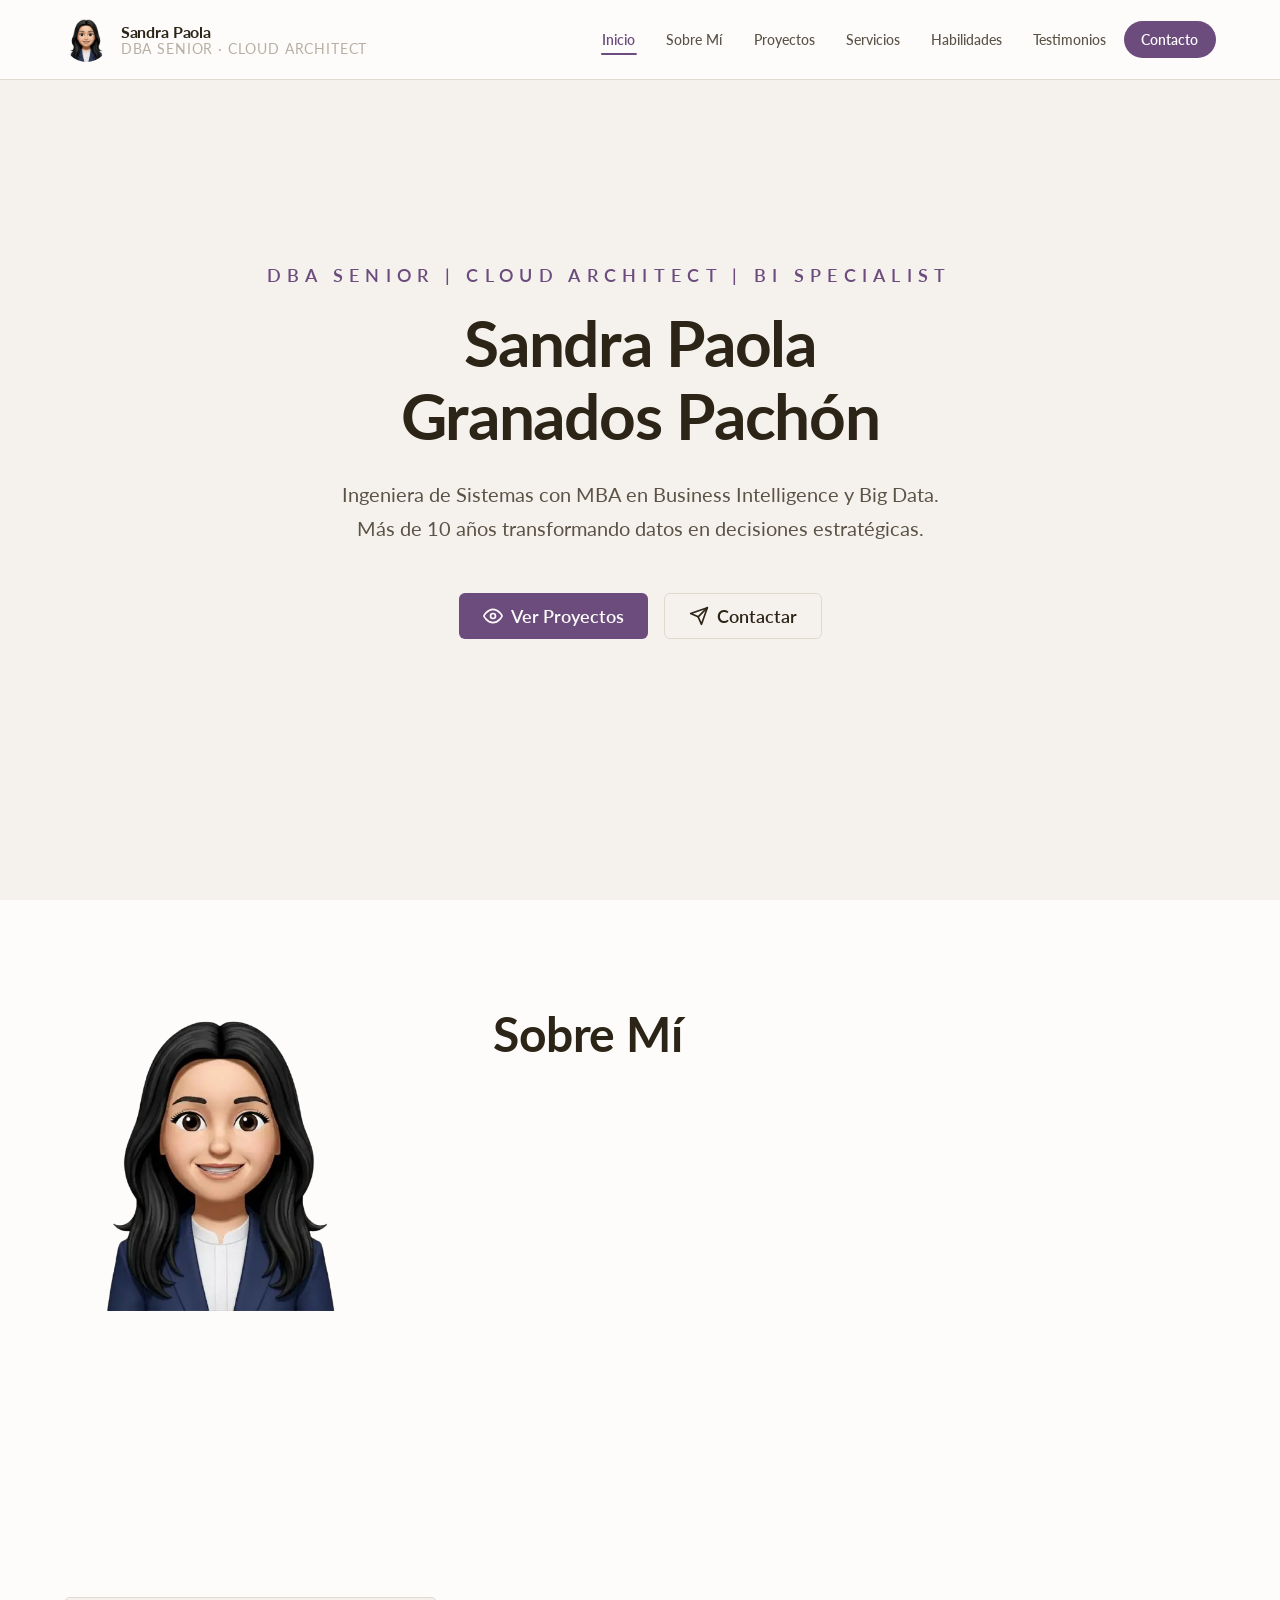
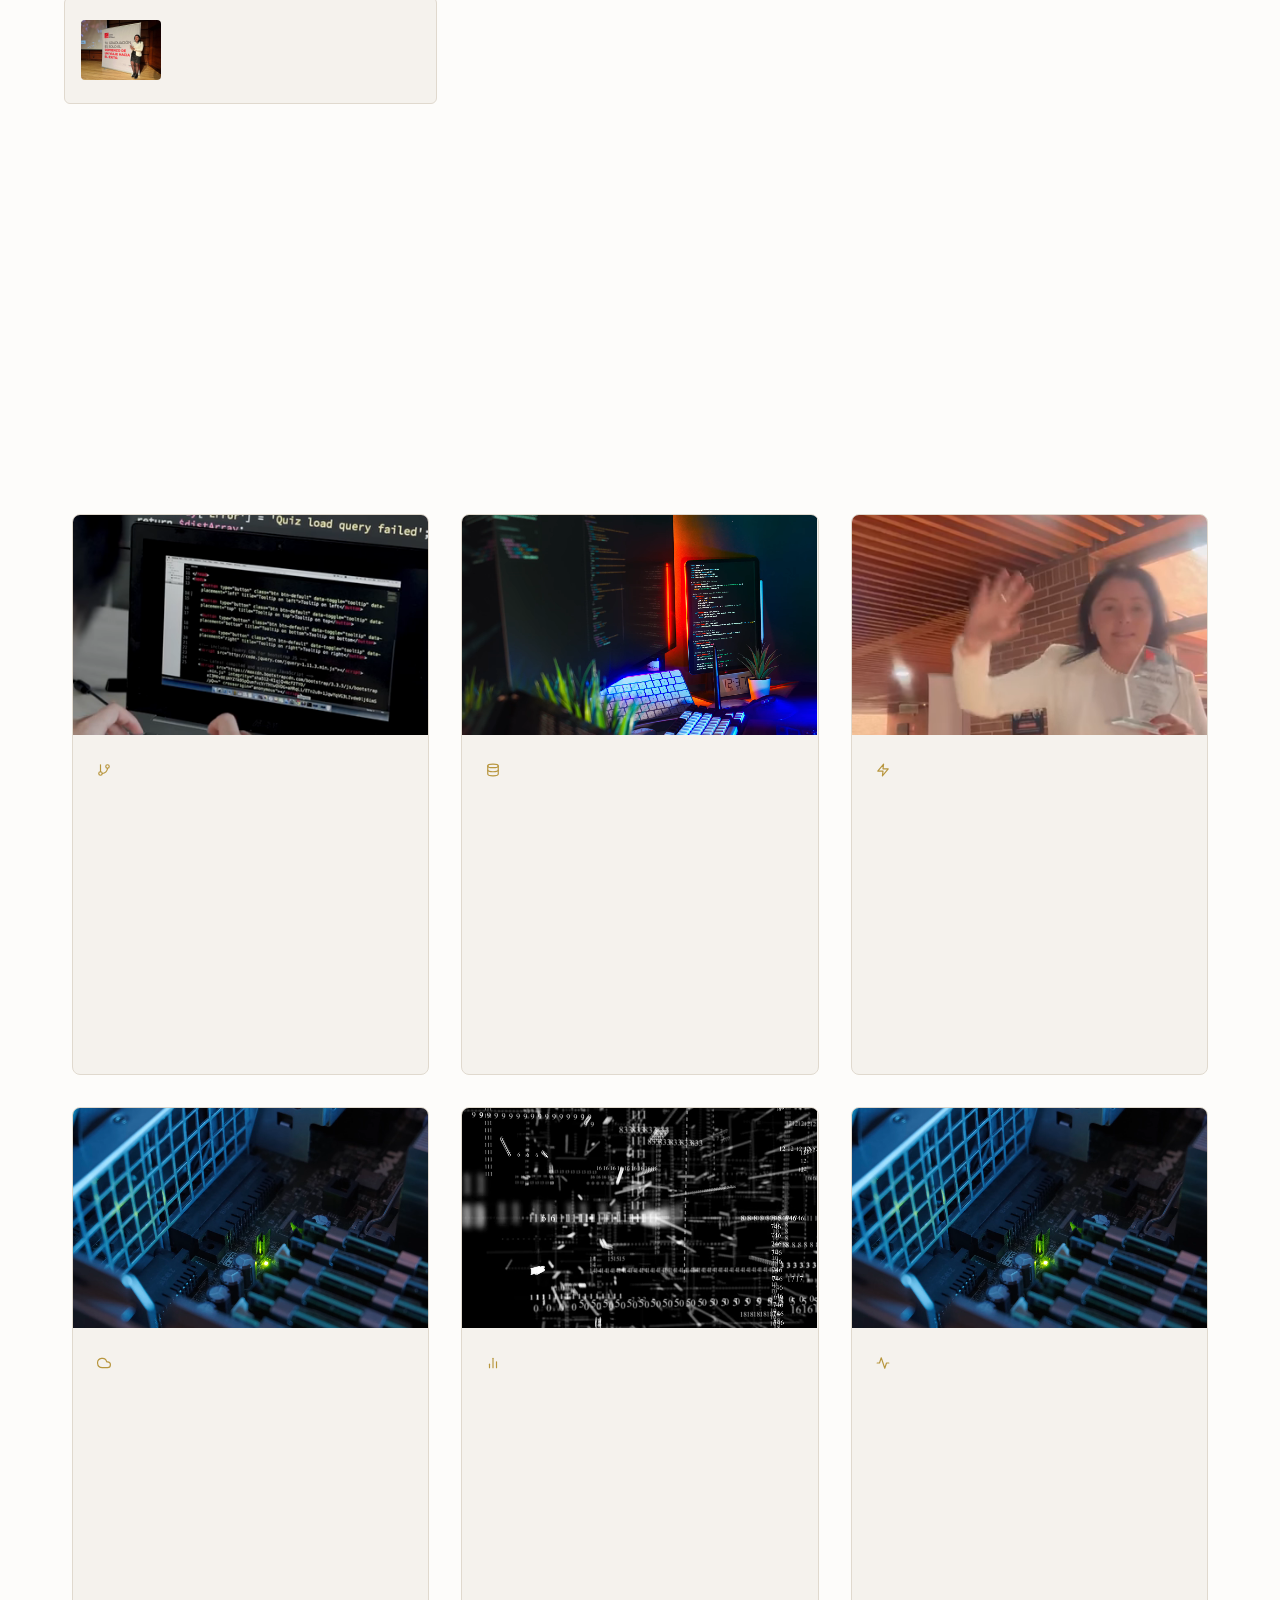
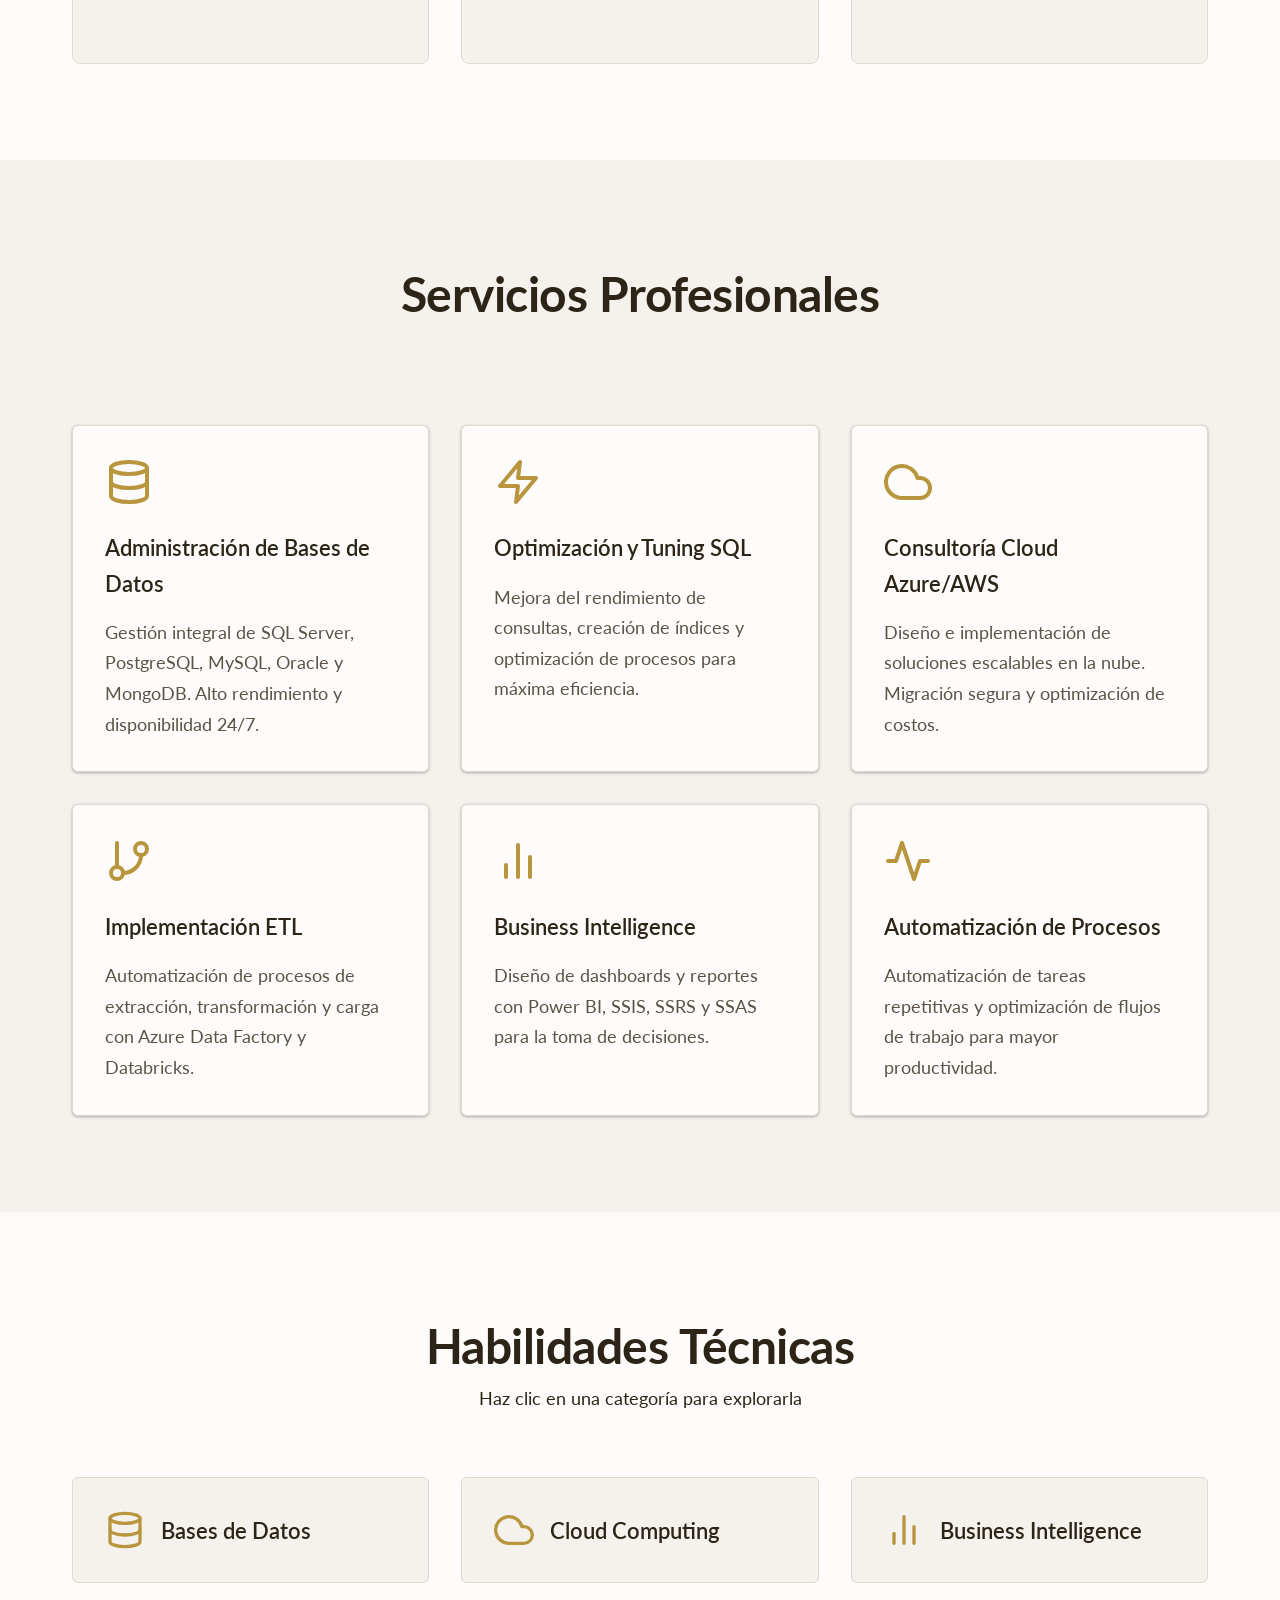
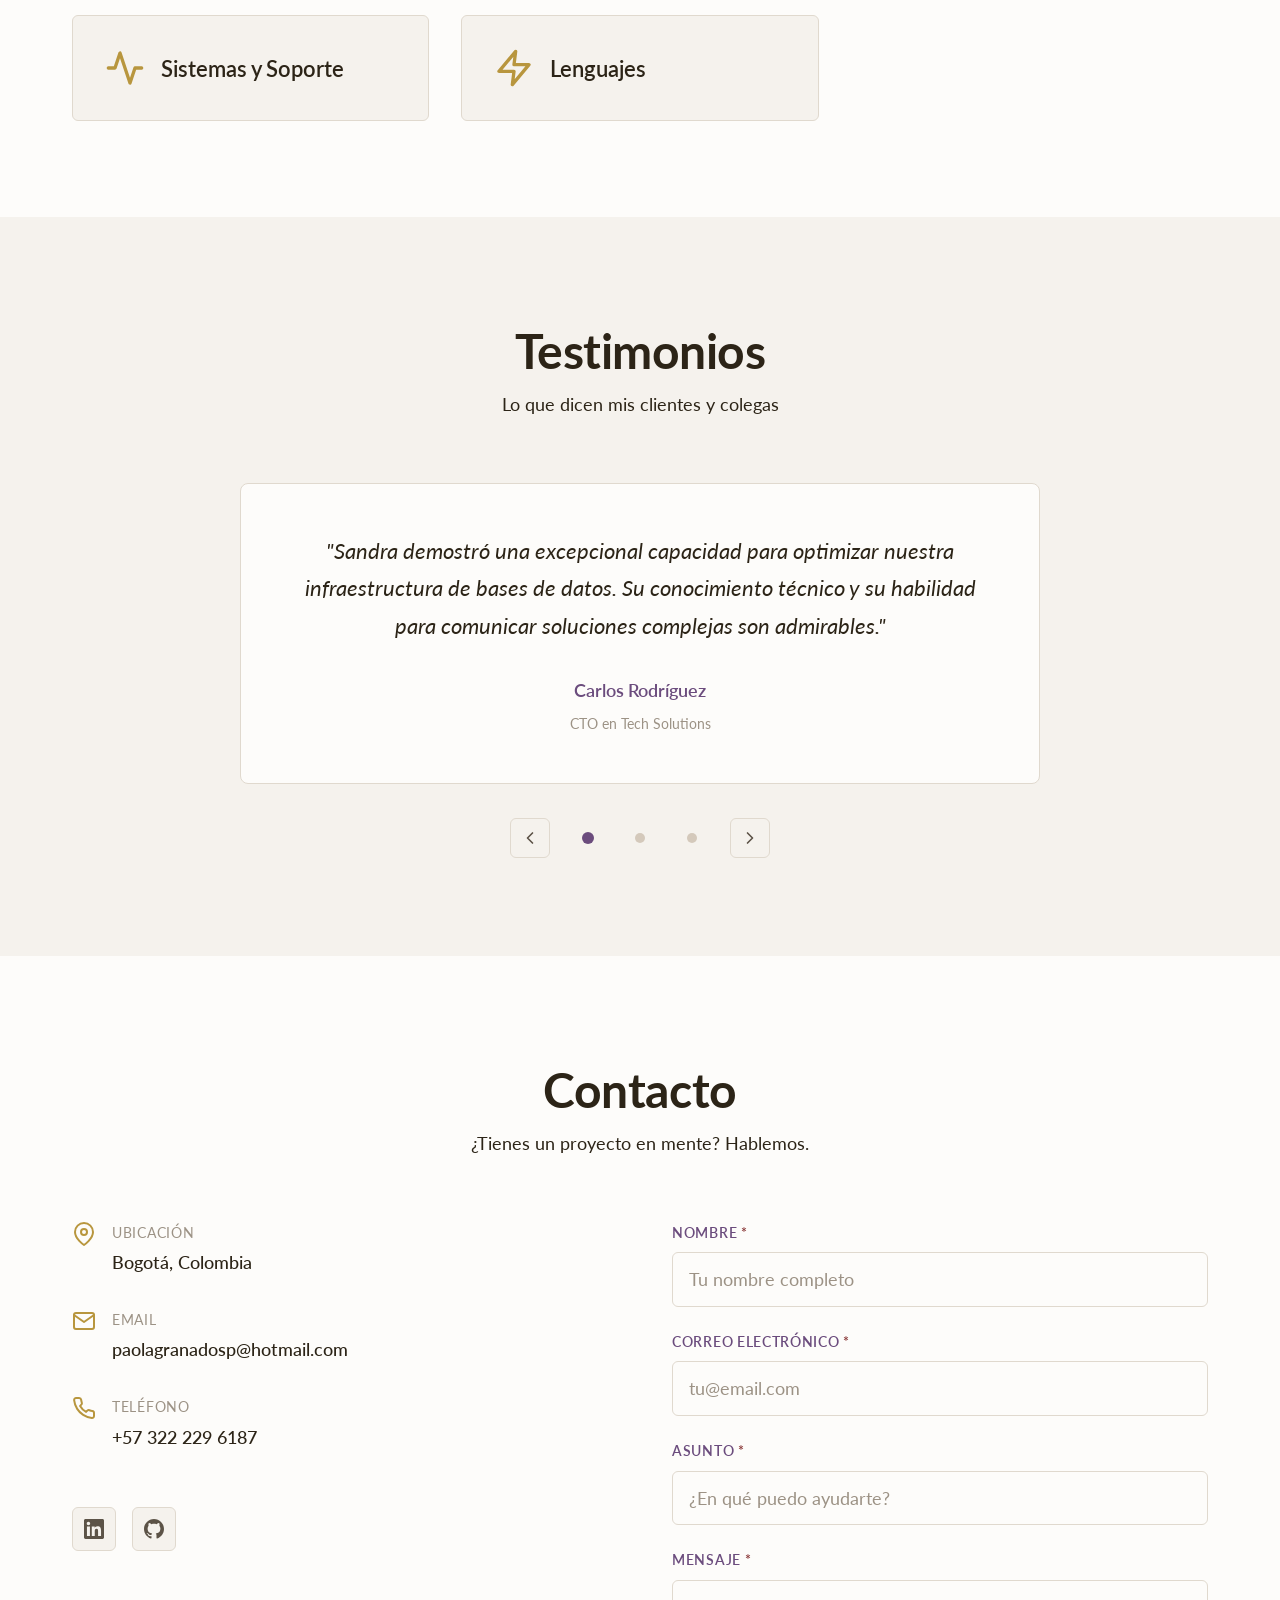
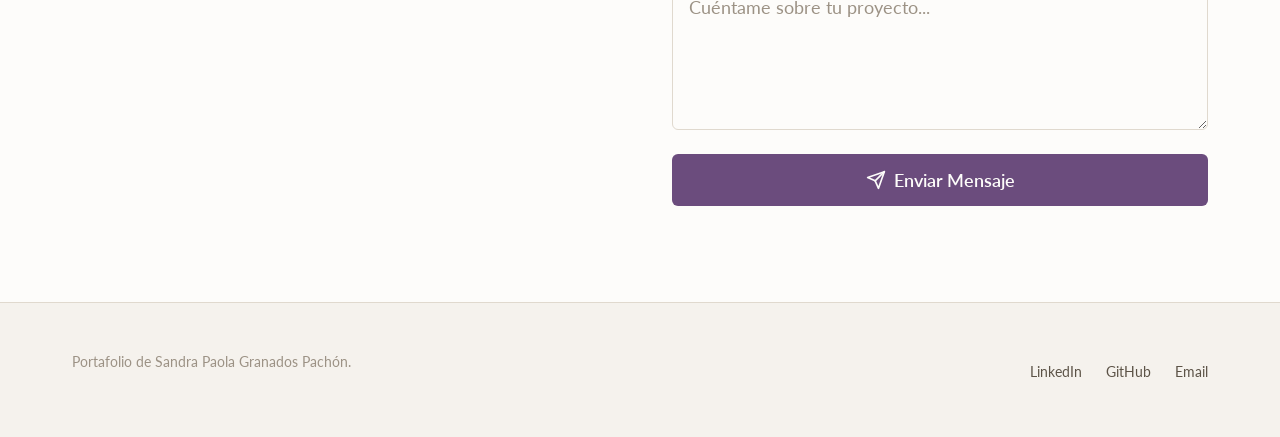
==== commit 60fc59c0: "Correciones completas" ====
--- a/index.html
+++ b/index.html
@@ -15,6 +15,7 @@
   <meta property="og:url" content="https://sandrapaola.dev">
   <meta property="og:image" content="assets/memoji-paola.jpg">
   <meta name="twitter:card" content="summary_large_image">
+  <meta name="twitter:url" content="https://sandrapaola.dev">
   <meta name="twitter:title" content="Sandra Paola Granados | DBA Senior & Cloud Architect">
   <meta name="twitter:description" content="Portafolio profesional de Sandra Paola Granados - Especialista en bases de datos, cloud computing y business intelligence.">
   <meta name="twitter:image" content="assets/memoji-paola.jpg">
@@ -74,28 +75,34 @@
 
   <main>
     <!-- ========================================
-         HERO - Sección principal
+         HERO - Sección principal con video de fondo
          ======================================== -->
     <section class="hero" id="inicio">
+      <!-- Video de fondo decorativo (baja opacidad) -->
       <video class="hero__video" autoplay muted loop preload="none" poster="assets/memoji-paola.webp">
         <source src="assets/hero-video.webm" type="video/webm">
         <source src="assets/hero-video.mp4" type="video/mp4">
       </video>
+      <!-- Capa de overlay para legibilidad del texto -->
       <div class="hero__overlay"></div>
       
       <div class="hero__content">
+        <!-- Marquee con roles profesionales -->
         <div class="hero__subtitle-wrapper">
           <div class="hero__subtitle-track">
             <span>DBA Senior | Cloud Architect | BI Specialist</span>
             <span>DBA Senior | Cloud Architect | BI Specialist</span>
           </div>
         </div>
+        <!-- Nombre completo en dos líneas animadas -->
         <h1 class="hero__title">
           <span class="hero__title-line hero__title-line--1">Sandra Paola</span>
           <span class="hero__title-line hero__title-line--2">Granados Pachón</span>
         </h1>
+        <!-- Descripción profesional breve -->
         <p class="hero__description">Ingeniera de Sistemas con MBA en Business Intelligence y Big Data. Más de 10 años transformando datos en decisiones estratégicas.</p>
         
+        <!-- Botones de acción principal -->
         <div class="hero__cta">
           <a href="#proyectos" class="btn btn--primary" title="Ver mis proyectos">
             <svg width="20" height="20"><use href="assets/icons/icons.svg#icon-eye"/></svg>
@@ -110,13 +117,14 @@
     </section>
 
     <!-- ========================================
-         SOBRE MÍ - Perfil profesional
+         SOBRE MÍ - Perfil profesional y certificaciones
          ======================================== -->
     <section class="about section" id="sobre-mi">
       <div class="container">
         <div class="about__grid">
+          <!-- Columna izquierda: Foto de perfil -->
           <div class="about__image-wrapper reveal reveal--left">
-            <!-- El GIF animado se usa directamente porque no tiene alternativa WebP con animación equivalente -->
+            <!-- Foto de perfil con formato WebP y fallback JPG -->
             <picture>
               <source srcset="assets/memoji-paola.webp" type="image/webp">
               <img src="assets/memoji-paola.jpg" alt="Sandra Paola Granados - DBA Senior" class="about__image" loading="lazy">
@@ -124,6 +132,7 @@
             <div class="about__image-decoration"></div>
           </div>
 
+          <!-- Columna derecha: Texto descriptivo y estadísticas -->
           <div class="about__content">
             <h2 class="reveal">Sobre Mí</h2>
             <p class="about__text reveal">
@@ -133,6 +142,7 @@
               Mi enfoque combina la excelencia técnica con la visión estratégica del negocio, permitiéndome liderar proyectos de migración, optimización y automatización que generan un impacto real en las organizaciones.
             </p>
 
+            <!-- Contadores animados: experiencia, proyectos, certificaciones -->
             <ul class="about__stats reveal">
               <li class="about__stat">
                 <div class="about__stat-number" data-counter="10" data-suffix="+">10+</div>
@@ -197,8 +207,8 @@
          ======================================== -->
     <section class="projects section" id="proyectos">
       <div class="container">
-        <h2 class="text-center reveal">Mis Proyectos</h2>
-        <p class="text-center mb-3xl reveal">Soluciones técnicas que han transformado infraestructuras de datos</p>
+        <h2 class="section__title reveal">Mis Proyectos</h2>
+        <p class="section__subtitle reveal">Soluciones técnicas que han transformado infraestructuras de datos</p>
 
         <div class="projects-grid reveal-stagger">
           <!-- Proyecto 1: Azure Data Factory -->
@@ -410,19 +420,22 @@
     </section>
 
     <!-- ========================================
-         SERVICIOS - Lo que ofrezco
+         SERVICIOS - Lo que ofrezco (tarjetas expansibles)
          ======================================== -->
     <section class="services section" id="servicios">
       <div class="container">
-        <h2 class="text-center reveal">Servicios Profesionales</h2>
-        <p class="text-center mb-3xl reveal">Soluciones integrales para la gestión y optimización de tus datos</p>
-
+        <h2 class="section__title reveal">Servicios Profesionales</h2>
+        <p class="section__subtitle reveal">Soluciones integrales para la gestión y optimización de tus datos</p>
+
+        <!-- Grid de 6 servicios, cada uno es un botón expansible -->
         <ul class="services__grid reveal-stagger">
+          <!-- Servicio 1: Administración de Bases de Datos -->
           <li class="reveal">
             <button class="service-card" type="button" aria-expanded="false" aria-label="Administración de Bases de Datos. Haz clic para ver detalles.">
               <svg class="service-card__icon" width="48" height="48" aria-hidden="true"><use href="assets/icons/icons.svg#icon-database"/></svg>
               <span class="service-card__title">Administración de Bases de Datos</span>
               <span class="service-card__description">Gestión integral de SQL Server, PostgreSQL, MySQL, Oracle y MongoDB. Alto rendimiento y disponibilidad 24/7.</span>
+              <!-- Detalles que se expanden al hacer clic -->
               <span class="service-card__details">
                 <span class="service-card__detail-item">• Monitoreo continuo de salud y rendimiento de servidores</span>
                 <span class="service-card__detail-item">• Configuración de backups y planes de mantenimiento</span>
@@ -432,6 +445,7 @@
             </button>
           </li>
 
+          <!-- Servicio 2: Optimización y Tuning SQL -->
           <li class="reveal">
             <button class="service-card" type="button" aria-expanded="false" aria-label="Optimización y Tuning SQL. Haz clic para ver detalles.">
               <svg class="service-card__icon" width="48" height="48" aria-hidden="true"><use href="assets/icons/icons.svg#icon-zap"/></svg>
@@ -446,6 +460,7 @@
             </button>
           </li>
 
+          <!-- Servicio 3: Consultoría Cloud Azure/AWS -->
           <li class="reveal">
             <button class="service-card" type="button" aria-expanded="false" aria-label="Consultoría Cloud Azure/AWS. Haz clic para ver detalles.">
               <svg class="service-card__icon" width="48" height="48" aria-hidden="true"><use href="assets/icons/icons.svg#icon-cloud"/></svg>
@@ -460,6 +475,7 @@
             </button>
           </li>
 
+          <!-- Servicio 4: Implementación ETL -->
           <li class="reveal">
             <button class="service-card" type="button" aria-expanded="false" aria-label="Implementación ETL. Haz clic para ver detalles.">
               <svg class="service-card__icon" width="48" height="48" aria-hidden="true"><use href="assets/icons/icons.svg#icon-git-branch"/></svg>
@@ -474,6 +490,7 @@
             </button>
           </li>
 
+          <!-- Servicio 5: Business Intelligence -->
           <li class="reveal">
             <button class="service-card" type="button" aria-expanded="false" aria-label="Business Intelligence. Haz clic para ver detalles.">
               <svg class="service-card__icon" width="48" height="48" aria-hidden="true"><use href="assets/icons/icons.svg#icon-chart"/></svg>
@@ -510,8 +527,8 @@
          ======================================== -->
     <section class="skills section" id="habilidades">
       <div class="container">
-        <h2 class="text-center reveal">Habilidades Técnicas</h2>
-        <p class="text-center mb-3xl reveal">Haz clic en una categoría para explorarla</p>
+        <h2 class="section__title reveal">Habilidades Técnicas</h2>
+        <p class="section__subtitle reveal">Haz clic en una categoría para explorarla</p>
 
         <div class="skills__categories" id="skills-categories">
 
@@ -623,8 +640,8 @@
          ======================================== -->
     <section class="testimonials section" id="testimonios">
       <div class="container">
-        <h2 class="text-center reveal">Testimonios</h2>
-        <p class="text-center mb-3xl reveal">Lo que dicen mis clientes y colegas</p>
+        <h2 class="section__title reveal">Testimonios</h2>
+        <p class="section__subtitle reveal">Lo que dicen mis clientes y colegas</p>
 
         <div class="testimonials__slider reveal" role="region" aria-roledescription="carrusel" aria-label="Testimonios de clientes">
           <div class="testimonials__track" id="testimonials-track">
@@ -683,8 +700,8 @@
          ======================================== -->
     <section class="contact section" id="contacto">
       <div class="container">
-        <h2 class="text-center reveal">Contacto</h2>
-        <p class="text-center mb-3xl reveal">¿Tienes un proyecto en mente? Hablemos.</p>
+        <h2 class="section__title reveal">Contacto</h2>
+        <p class="section__subtitle reveal">¿Tienes un proyecto en mente? Hablemos.</p>
 
         <div class="contact__grid">
           <div class="contact__info reveal">
@@ -725,22 +742,22 @@
           <form class="form reveal" id="contact-form" action="" method="post">
             <div class="form__group">
               <label for="name" class="form__label form__label--required">Nombre</label>
-              <input type="text" id="name" name="name" class="form__input" placeholder="Tu nombre completo" required>
+              <input type="text" id="name" name="name" class="form__input" placeholder="Tu nombre completo" required autocomplete="name">
             </div>
 
             <div class="form__group">
               <label for="email" class="form__label form__label--required">Correo Electrónico</label>
-              <input type="email" id="email" name="email" class="form__input" placeholder="tu@email.com" required>
+              <input type="email" id="email" name="email" class="form__input" placeholder="tu@email.com" required autocomplete="email">
             </div>
 
             <div class="form__group">
               <label for="subject" class="form__label form__label--required">Asunto</label>
-              <input type="text" id="subject" name="subject" class="form__input" placeholder="¿En qué puedo ayudarte?" required>
+              <input type="text" id="subject" name="subject" class="form__input" placeholder="¿En qué puedo ayudarte?" required autocomplete="off">
             </div>
 
             <div class="form__group">
               <label for="message" class="form__label form__label--required">Mensaje</label>
-              <textarea id="message" name="message" class="form__textarea" placeholder="Cuéntame sobre tu proyecto..." required></textarea>
+              <textarea id="message" name="message" class="form__textarea" placeholder="Cuéntame sobre tu proyecto..." required autocomplete="off"></textarea>
             </div>
 
             <button type="submit" class="btn btn--primary btn--lg" title="Enviar mensaje">
--- a/css/base.css
+++ b/css/base.css
@@ -114,10 +114,6 @@
   --color-overlay-gallery: rgba(44, 36, 23, 0.6);
   --color-overlay-lightbox: rgba(0, 0, 0, 0.85);
   --color-shadow-lightbox: rgba(0, 0, 0, 0.3);
-  --color-badge-primary: rgba(107, 76, 125, 0.15);
-  --color-badge-success: rgba(95, 107, 82, 0.15);
-  --color-badge-warning: rgba(184, 150, 62, 0.15);
-  --color-badge-danger: rgba(139, 58, 58, 0.15);
   --color-focus-glow: rgba(184, 150, 62, 0.15);
   --color-focus-error: rgba(139, 58, 58, 0.15);
   --color-spinner-border: rgba(253, 252, 250, 0.4);
@@ -138,7 +134,6 @@
   --font-size-h4: clamp(1.125rem, 2vw + 0.25rem, 1.375rem);
   --font-size-body: clamp(1rem, 1.5vw, 1.125rem);
   --font-size-small: clamp(0.875rem, 1vw, 0.875rem);
-  --font-size-xs: clamp(0.75rem, 0.8vw, 0.75rem);
 
   --font-weight-regular: 400;
   --font-weight-medium: 500;
@@ -245,7 +240,7 @@
   outline-offset: 2px;
 }
 
-/* === ESTRUCTURA DE CONTENEDORES Y REJILLAS (LAYOUT) === */
+/* === CONTENEDOR Y SECCIONES (LAYOUT) === */
 .container {
   width: 100%;
   max-width: var(--max-width);
@@ -253,139 +248,16 @@
   padding: 0 var(--space-lg);
 }
 
-.container--narrow {
-  max-width: 56.25rem;
-}
-
-.container--wide {
-  max-width: 87.5rem;
-}
-
 .section {
   padding: var(--space-4xl) 0;
 }
 
-.section--compact {
-  padding: var(--space-3xl) 0;
-}
-
-.grid {
-  display: grid;
-  gap: var(--space-xl);
-}
-
-.grid--cols-two { grid-template-columns: repeat(2, 1fr); }
-.grid--cols-three { grid-template-columns: repeat(3, 1fr); }
-.grid--cols-four { grid-template-columns: repeat(4, 1fr); }
-.grid--auto { grid-template-columns: repeat(auto-fit, minmax(18.75rem, 1fr)); }
-.grid--auto-sm { grid-template-columns: repeat(auto-fit, minmax(15.625rem, 1fr)); }
-
-.flex { display: flex; }
-.flex--center { display: flex; align-items: center; justify-content: center; }
-.flex--between { display: flex; align-items: center; justify-content: space-between; }
-.flex--column { flex-direction: column; }
-.flex--wrap { flex-wrap: wrap; }
-.flex--gap-sm { gap: var(--space-sm); }
-.flex--gap-md { gap: var(--space-md); }
-.flex--gap-lg { gap: var(--space-lg); }
-.flex--gap-xl { gap: var(--space-xl); }
-
-.align-center { align-items: center; }
-.align-start { align-items: flex-start; }
-.align-end { align-items: flex-end; }
-.justify-center { justify-content: center; }
-.justify-between { justify-content: space-between; }
-.justify-end { justify-content: flex-end; }
-
-.text-center { text-align: center; }
-.text-left { text-align: left; }
-.text-right { text-align: right; }
-
-.mx-auto { margin-left: auto; margin-right: auto; }
-.mt-sm { margin-top: var(--space-sm); }
-.mt-md { margin-top: var(--space-md); }
-.mt-lg { margin-top: var(--space-lg); }
-.mt-xl { margin-top: var(--space-xl); }
-.mt-2xl { margin-top: var(--space-2xl); }
-.mt-3xl { margin-top: var(--space-3xl); }
-
-.mb-sm { margin-bottom: var(--space-sm); }
-.mb-md { margin-bottom: var(--space-md); }
-.mb-lg { margin-bottom: var(--space-lg); }
-.mb-xl { margin-bottom: var(--space-xl); }
-.mb-2xl { margin-bottom: var(--space-2xl); }
-.mb-3xl { margin-bottom: var(--space-3xl); }
-
-.p-sm { padding: var(--space-sm); }
-.p-md { padding: var(--space-md); }
-.p-lg { padding: var(--space-lg); }
-.p-xl { padding: var(--space-xl); }
-
-.divider {
-  width: 100%;
-  height: 0.0625rem;
-  background-color: var(--color-border-primary);
-  margin: var(--space-xl) 0;
-}
-
-.divider--gradient {
-  background: linear-gradient(90deg, transparent, var(--color-border-primary), transparent);
-}
-
-.card {
-  display: flex;
-  flex-direction: column;
-  background-color: var(--color-bg-secondary);
-  border: 0.0625rem solid var(--color-border-primary);
-  border-radius: var(--radius-md);
-  overflow: hidden;
-  transition: transform var(--transition-base), box-shadow var(--transition-base);
-}
-
-.card:hover {
-  transform: translateY(-0.25rem);
-  box-shadow: var(--shadow-lg);
-}
-
-.card:active {
-  transform: translateY(-0.125rem);
-  box-shadow: var(--shadow-md);
-}
-
-.card__body {
-  padding: var(--space-lg);
-  flex: 1;
-}
-
-.card__footer {
-  padding: var(--space-md) var(--space-lg);
-  border-top: 0.0625rem solid var(--color-border-primary);
-  background-color: var(--color-bg-tertiary);
-}
-
+/* Rejilla que organiza las tarjetas de proyectos */
 .projects-grid {
   display: grid;
   grid-template-columns: repeat(auto-fit, minmax(21.875rem, 1fr));
   gap: var(--space-xl);
 }
-
-.breadcrumb {
-  display: flex;
-  align-items: center;
-  gap: var(--space-sm);
-  font-size: var(--font-size-small);
-  color: var(--color-text-secondary);
-  margin-bottom: var(--space-xl);
-}
-
-.breadcrumb__separator { color: var(--color-text-muted); }
-.breadcrumb__link {
-  color: var(--color-accent-primary);
-  transition: color var(--transition-fast);
-}
-.breadcrumb__link:hover { color: var(--color-accent-secondary); }
-.breadcrumb__link:active { opacity: 0.7; }
-.breadcrumb__current { color: var(--color-text-primary); }
 
 /* === ANIMACIONES Y EFECTOS === */
 .reveal {
@@ -415,16 +287,6 @@
 .reveal-stagger .reveal:nth-child(5) { transition-delay: 320ms; }
 .reveal-stagger .reveal:nth-child(6) { transition-delay: 400ms; }
 
-@keyframes fadeInUp {
-  from { opacity: 0; transform: translateY(1rem); }
-  to { opacity: 1; transform: translateY(0); }
-}
-
-@keyframes fadeIn {
-  from { opacity: 0; }
-  to { opacity: 1; }
-}
-
 @keyframes marquee {
   0% { transform: translateX(0); }
   100% { transform: translateX(-50%); }
@@ -433,21 +295,6 @@
 @keyframes typing {
   from { width: 0; }
   to { width: 100%; }
-}
-
-@keyframes blinkCaret {
-  0%, 50% { border-color: transparent; }
-  51%, 100% { border-color: var(--color-text-primary); }
-}
-
-@keyframes slideInRight {
-  from { opacity: 0; transform: translateX(1.875rem); }
-  to { opacity: 1; transform: translateX(0); }
-}
-
-@keyframes slideInLeft {
-  from { opacity: 0; transform: translateX(-1.875rem); }
-  to { opacity: 1; transform: translateX(0); }
 }
 
 @keyframes spin {
@@ -465,38 +312,25 @@
   display: inline-block;
 }
 
-.hover-lift {
-  transition: transform var(--transition-fast), box-shadow var(--transition-fast);
-}
-
-.hover-lift:hover {
-  transform: translateY(-0.25rem);
-  box-shadow: var(--shadow-lg);
-}
-
-.hover-lift:active {
-  transform: translateY(-0.125rem);
-  box-shadow: var(--shadow-md);
-}
-
 /* Ajustes cuando el sistema operativo tiene desactivadas las animaciones */
 @media (prefers-reduced-motion: reduce) {
-  html { scroll-behavior: auto !important; }
+  html {
+    scroll-behavior: auto;
+  }
   
-  html, body, div, span, h1, h2, h3, h4, h5, h6, p, a, img, picture, video, canvas, svg, button, input, textarea, select, label, form, section, article, nav, header, footer, main, ul, ol, li {
-    animation-duration: 0.01ms !important;
-    animation-iteration-count: 1 !important;
-    transition-duration: 0.01ms !important;
+  *,
+  *::before,
+  *::after {
+    animation-duration: 0.01ms;
+    animation-iteration-count: 1;
+    transition-duration: 0.01ms;
   }
 
-  .reveal, .reveal--left {
-    animation-duration: 0.01ms !important;
-    animation-iteration-count: 1 !important;
-    transition-duration: 0.01ms !important;
-  }
-
+  .reveal,
+  .reveal--left,
   .loading-spinner {
-    animation-duration: 0.01ms !important;
-    animation-iteration-count: 1 !important;
+    animation-duration: 0.01ms;
+    animation-iteration-count: 1;
+    transition-duration: 0.01ms;
   }
 }
--- a/css/main.css
+++ b/css/main.css
@@ -51,37 +51,8 @@
 }
 .btn--secondary:active { transform: scale(0.98); }
 
-/* Botón simple sin fondo */
-.btn--ghost {
-  background-color: transparent;
-  color: var(--color-accent-primary);
-}
-.btn--ghost:hover { background-color: var(--color-bg-tertiary); }
-.btn--ghost:active { opacity: 0.7; }
-
 .btn--sm { padding: 0.5rem 1rem; font-size: var(--font-size-small); }
 .btn--lg { padding: 1rem 2rem; font-size: 1.125rem; }
-.btn--icon { padding: 0.75rem; }
-.btn--icon.btn--sm { padding: 0.5rem; }
-.btn--icon.btn--lg { padding: 1rem; }
-
-/* Pequeñas etiquetas redondeadas */
-.badge {
-  display: inline-flex;
-  align-items: center;
-  padding: 0.25rem 0.75rem;
-  font-family: var(--font-body);
-  font-size: 0.75rem;
-  font-weight: var(--font-weight-medium);
-  line-height: 1;
-  border-radius: var(--radius-full);
-  background-color: var(--color-bg-tertiary);
-  color: var(--color-text-secondary);
-}
-.badge--primary { background-color: var(--color-badge-primary); color: var(--color-accent-primary); }
-.badge--success { background-color: var(--color-badge-success); color: var(--color-accent-success); }
-.badge--warning { background-color: var(--color-badge-warning); color: var(--color-gold-primary); }
-.badge--danger { background-color: var(--color-badge-danger); color: var(--color-accent-danger); }
 
 /* Etiquetas de tecnologías */
 .tag {
@@ -107,67 +78,6 @@
   background-color: var(--color-bg-tertiary);
   transform: scale(0.97);
 }
-.tag__icon { width: 1rem; height: 1rem; }
-
-/* Carteles flotantes de información */
-.tooltip { position: relative; }
-.tooltip__content {
-  position: absolute;
-  bottom: 100%;
-  left: 50%;
-  transform: translateX(-50%) translateY(-0.5rem);
-  padding: 0.5rem 0.75rem;
-  font-family: var(--font-body);
-  font-size: 0.75rem;
-  font-weight: var(--font-weight-medium);
-  color: var(--color-text-primary);
-  background-color: var(--color-bg-primary);
-  border: 0.0625rem solid var(--color-border-primary);
-  border-radius: var(--radius-sm);
-  white-space: nowrap;
-  opacity: 0;
-  visibility: hidden;
-  transition: opacity var(--transition-fast), visibility var(--transition-fast), transform var(--transition-fast);
-  pointer-events: none;
-  z-index: 10;
-  box-shadow: var(--shadow-md);
-}
-.tooltip:hover .tooltip__content {
-  opacity: 1;
-  visibility: visible;
-  transform: translateX(-50%) translateY(-0.25rem);
-}
-
-/* Líneas de separación elegantes con texto */
-.separator {
-  display: flex;
-  align-items: center;
-  gap: var(--space-md);
-  color: var(--color-text-muted);
-  font-family: var(--font-body);
-  font-size: var(--font-size-small);
-  text-transform: uppercase;
-  letter-spacing: 0.1em;
-}
-.separator::before,
-.separator::after {
-  content: '';
-  flex: 1;
-  height: 0.0625rem;
-  background-color: var(--color-border-primary);
-}
-
-/* Efecto de carga esqueleto */
-.skeleton {
-  background: linear-gradient(90deg, var(--color-bg-tertiary) 25%, var(--color-bg-secondary) 50%, var(--color-bg-tertiary) 75%);
-  background-size: 200% 100%;
-  animation: skeleton-loading 1.5s infinite both;
-  border-radius: var(--radius-md);
-}
-@keyframes skeleton-loading {
-  0% { background-position: 200% 0; }
-  100% { background-position: -200% 0; }
-}
 
 /* Botones redondos con icono */
 .icon-btn {
@@ -193,32 +103,6 @@
   color: var(--color-accent-secondary);
 }
 .icon-btn svg { width: 1.25rem; height: 1.25rem; }
-
-/* Fotos de perfil redondeadas */
-.avatar {
-  width: 3.75rem;
-  height: 3.75rem;
-  border-radius: var(--radius-full);
-  object-fit: cover;
-  border: 0.125rem solid var(--color-border-primary);
-}
-.avatar--lg { width: 6.25rem; height: 6.25rem; }
-.avatar--xl { width: 9.375rem; height: 9.375rem; }
-
-/* Barra de progreso */
-.progress {
-  width: 100%;
-  height: 0.5rem;
-  background-color: var(--color-bg-tertiary);
-  border-radius: var(--radius-full);
-  overflow: hidden;
-}
-.progress__bar {
-  height: 100%;
-  background-color: var(--color-accent-primary);
-  border-radius: var(--radius-full);
-  transition: width var(--transition-slow);
-}
 
 /* ========================================
    2. CABECERA Y LOGO
@@ -231,7 +115,7 @@
   height: var(--header-height);
   background-color: var(--color-bg-primary);
   border-bottom: 0.0625rem solid var(--color-border-primary);
-  z-index: 200;
+  z-index: 10;
   /* Transición suave al reducirse con el scroll */
   transition: height 0.3s ease, box-shadow 0.3s ease;
 }
@@ -317,7 +201,7 @@
 .header__logo-role {
   font-family: var(--font-body);
   font-weight: 400;
-  font-size: 0.7rem;
+  font-size: 0.875rem;
   color: var(--color-text-tertiary);
   letter-spacing: 0.06em;
   text-transform: uppercase;
@@ -520,6 +404,17 @@
 /* ========================================
    4. SECCIONES: SOBRE MÍ, SERVICIOS Y HABILIDADES
    ======================================== */
+
+/* Título y subtítulo centrados que se repiten en varias secciones */
+.section__title {
+  text-align: center;
+}
+
+.section__subtitle {
+  text-align: center;
+  margin-bottom: var(--space-3xl);
+}
+
 .about { background-color: var(--color-bg-primary); }
 .about__grid {
   display: grid;
@@ -625,7 +520,7 @@
 .about__cert-info { display: flex; flex-direction: column; gap: 0.125rem; text-align: left; }
 .about__cert-title { font-weight: var(--font-weight-semibold); color: var(--color-text-primary); font-size: var(--font-size-body); }
 .about__cert-institution { font-size: var(--font-size-small); color: var(--color-text-secondary); line-height: 1.3; }
-.about__cert-year { font-size: var(--font-size-xs); color: var(--color-accent-primary); font-weight: var(--font-weight-semibold); }
+.about__cert-year { font-size: var(--font-size-small); color: var(--color-accent-primary); font-weight: var(--font-weight-semibold); }
 
 /* Sección Servicios */
 .services { background-color: var(--color-bg-secondary); }
@@ -866,7 +761,7 @@
   align-items: center;
   gap: var(--space-xs);
   font-family: var(--font-body);
-  font-size: 0.75rem;
+  font-size: 0.875rem;
   font-weight: var(--font-weight-semibold);
   color: var(--color-gold-primary);
   text-transform: uppercase;
@@ -876,7 +771,7 @@
 .project-card__title { font-size: var(--font-size-h4); font-weight: var(--font-weight-semibold); color: var(--color-text-primary); margin-bottom: var(--space-sm); line-height: 1.3; }
 .project-card__description { font-family: var(--font-body); font-size: var(--font-size-small); color: var(--color-text-secondary); line-height: 1.6; margin-bottom: var(--space-lg); flex: 1; }
 .project-card__tech { display: flex; flex-wrap: wrap; gap: var(--space-xs); margin-bottom: var(--space-md); list-style: none; }
-.project-card__tech-tag { padding: 0.25rem 0.5rem; font-family: var(--font-body); font-size: 0.7rem; font-weight: var(--font-weight-medium); color: var(--color-text-secondary); background-color: var(--color-bg-tertiary); border-radius: var(--radius-sm); }
+.project-card__tech-tag { padding: 0.25rem 0.5rem; font-family: var(--font-body); font-size: 0.875rem; font-weight: var(--font-weight-medium); color: var(--color-text-secondary); background-color: var(--color-bg-tertiary); border-radius: var(--radius-sm); }
 .project-card__footer { display: flex; align-items: center; justify-content: space-between; padding: var(--space-md) var(--space-lg); border-top: 0.0625rem solid var(--color-border-primary); background-color: var(--color-bg-primary); }
 
 .project-card__link {
@@ -1140,6 +1035,14 @@
   right: 0;
   height: 0.1875rem;
   background: linear-gradient(90deg, var(--color-accent-primary), var(--color-gold-primary), transparent);
+}
+
+/* Migas de pan de las subpáginas de proyecto */
+.breadcrumb {
+  display: flex;
+  align-items: center;
+  gap: var(--space-sm);
+  margin-bottom: var(--space-xl);
 }
 
 .breadcrumb__list {
@@ -1277,6 +1180,13 @@
   list-style: none;
 }
 
+/* Fila de enlaces (botones) dentro de una sección del detalle */
+.project-detail__links {
+  display: flex;
+  flex-wrap: wrap;
+  gap: var(--space-md);
+}
+
 /* Navegación entre proyectos: fila balanceada con estilo */
 .project-detail__nav {
   display: flex;
@@ -1294,7 +1204,7 @@
 .lightbox {
   position: fixed;
   inset: 0;
-  z-index: 100;
+  z-index: 8;
   display: flex;
   align-items: center;
   justify-content: center;
--- a/css/responsive.css
+++ b/css/responsive.css
@@ -14,7 +14,7 @@
     min-height: 70px;
     background-color: var(--color-bg-primary);
     border-bottom: 0.0625rem solid var(--color-border-primary);
-    z-index: 200;
+    z-index: 10;
   }
 
   .header__container {
@@ -41,7 +41,7 @@
     pointer-events: none;
     visibility: hidden;
     transition: opacity 0.2s ease, visibility 0.2s ease;
-    z-index: 500;
+    z-index: 9;
   }
 
   /* Al añadir is-open, el panel aparece con un fade suave */
@@ -116,7 +116,7 @@
     cursor: pointer;
     gap: 0.35rem;
     padding: 0;
-    z-index: 600;
+    z-index: 10;
   }
 
   .header__menu-btn-line {
@@ -309,8 +309,7 @@
     border: 2px solid CanvasText;
   }
 
-  .tag,
-  .badge {
+  .tag {
     border: 1px solid CanvasText;
   }
 }
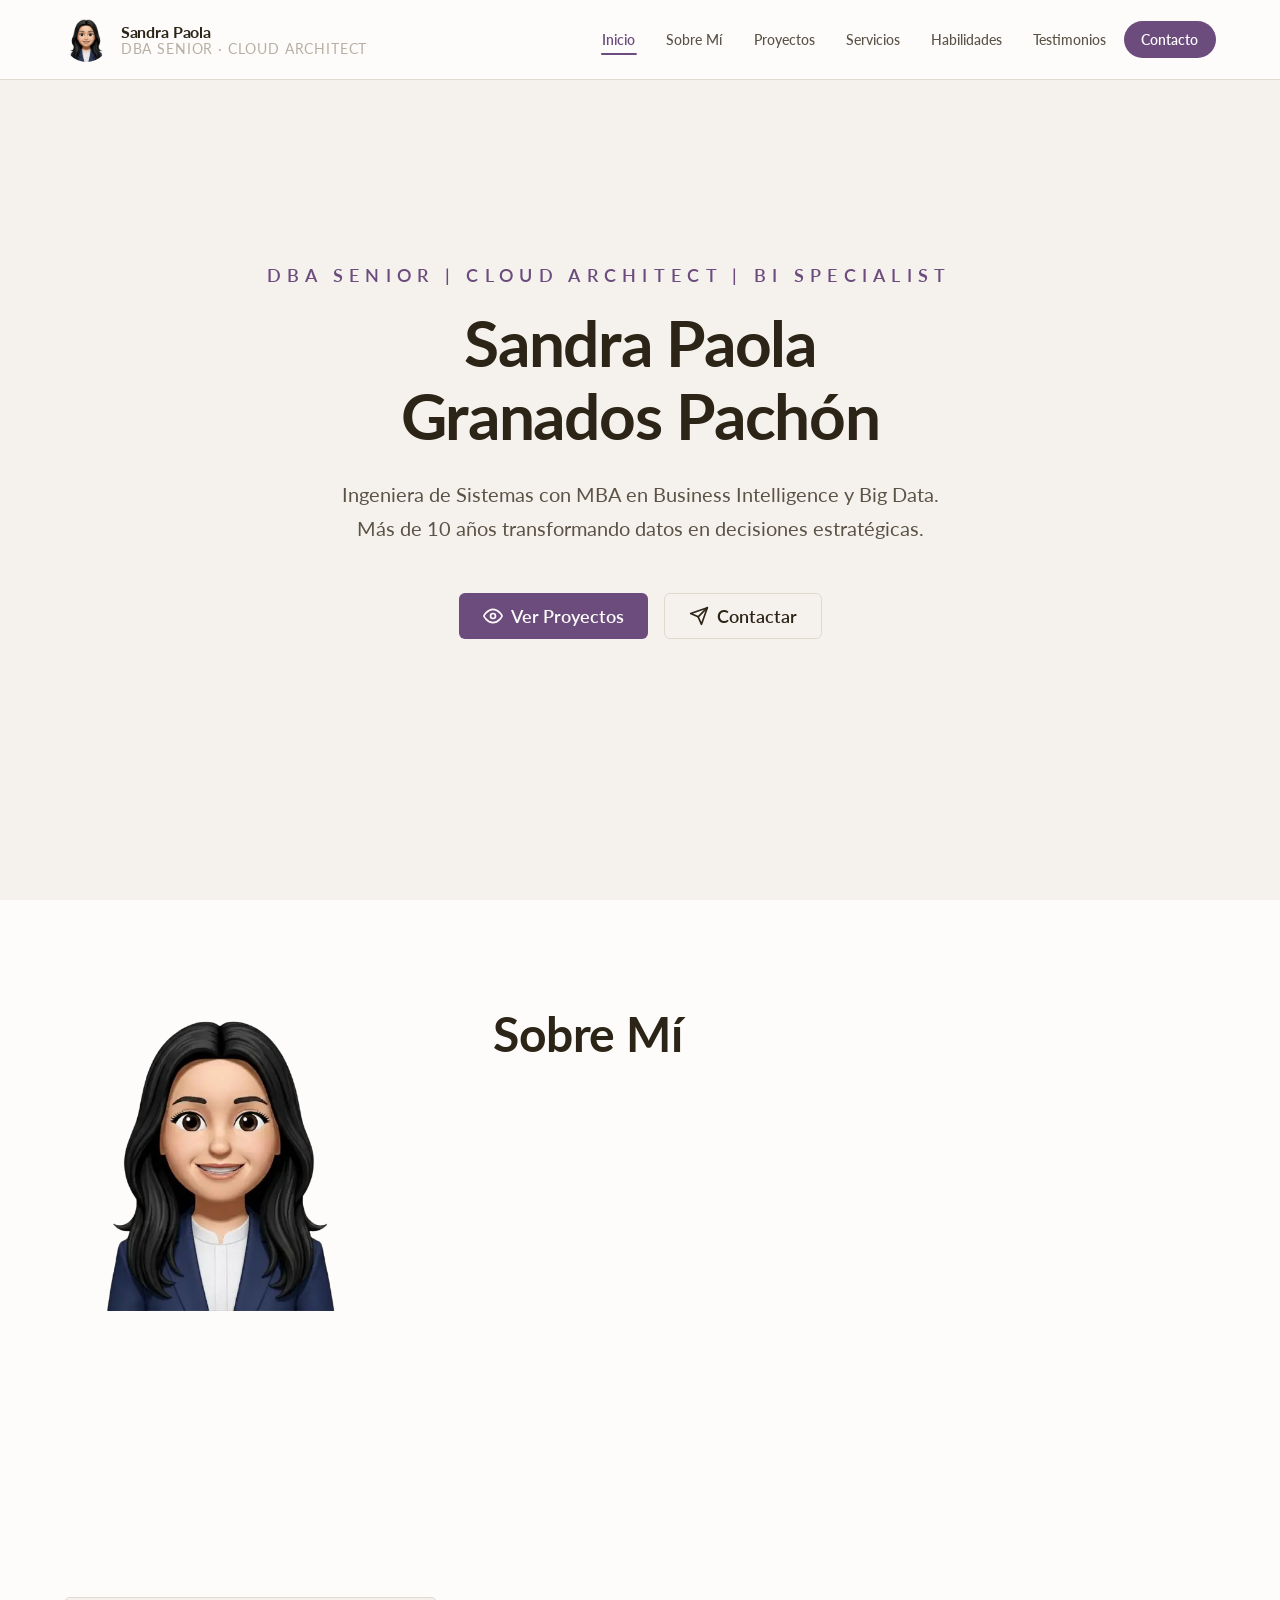
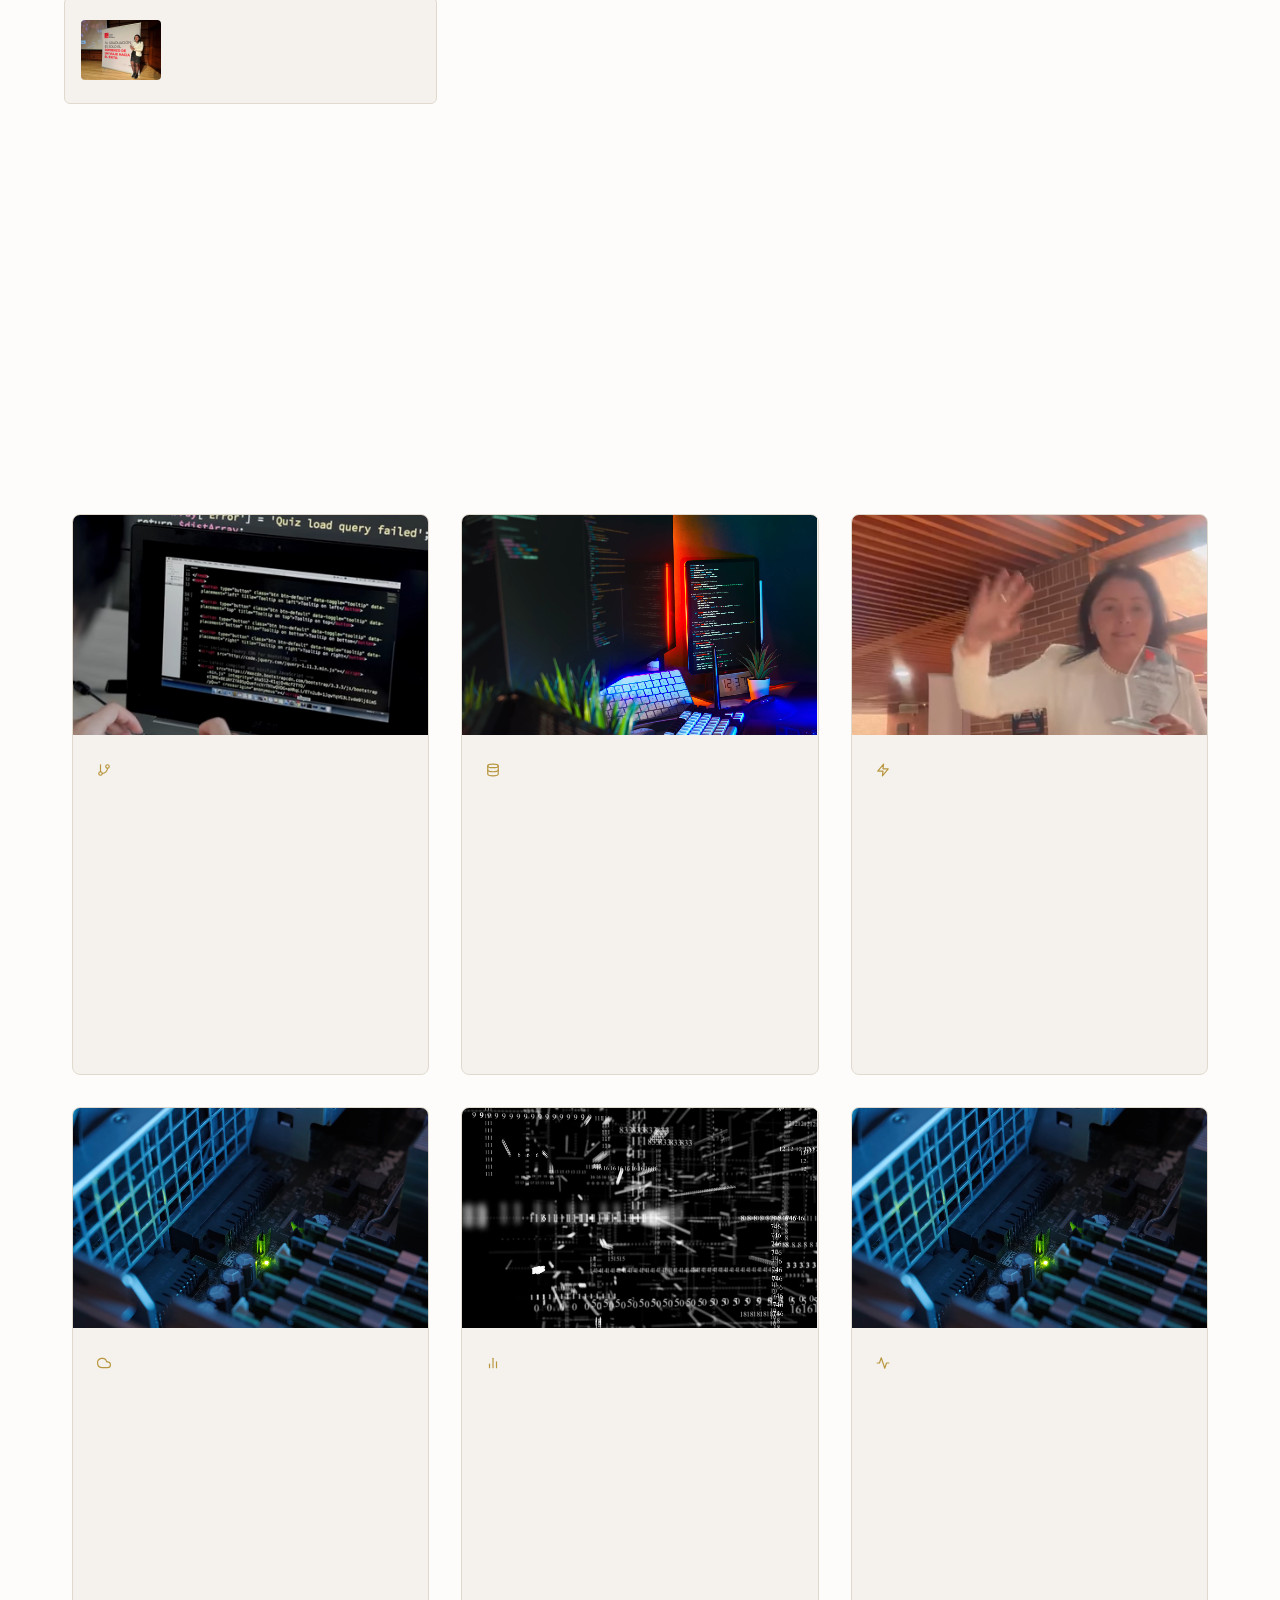
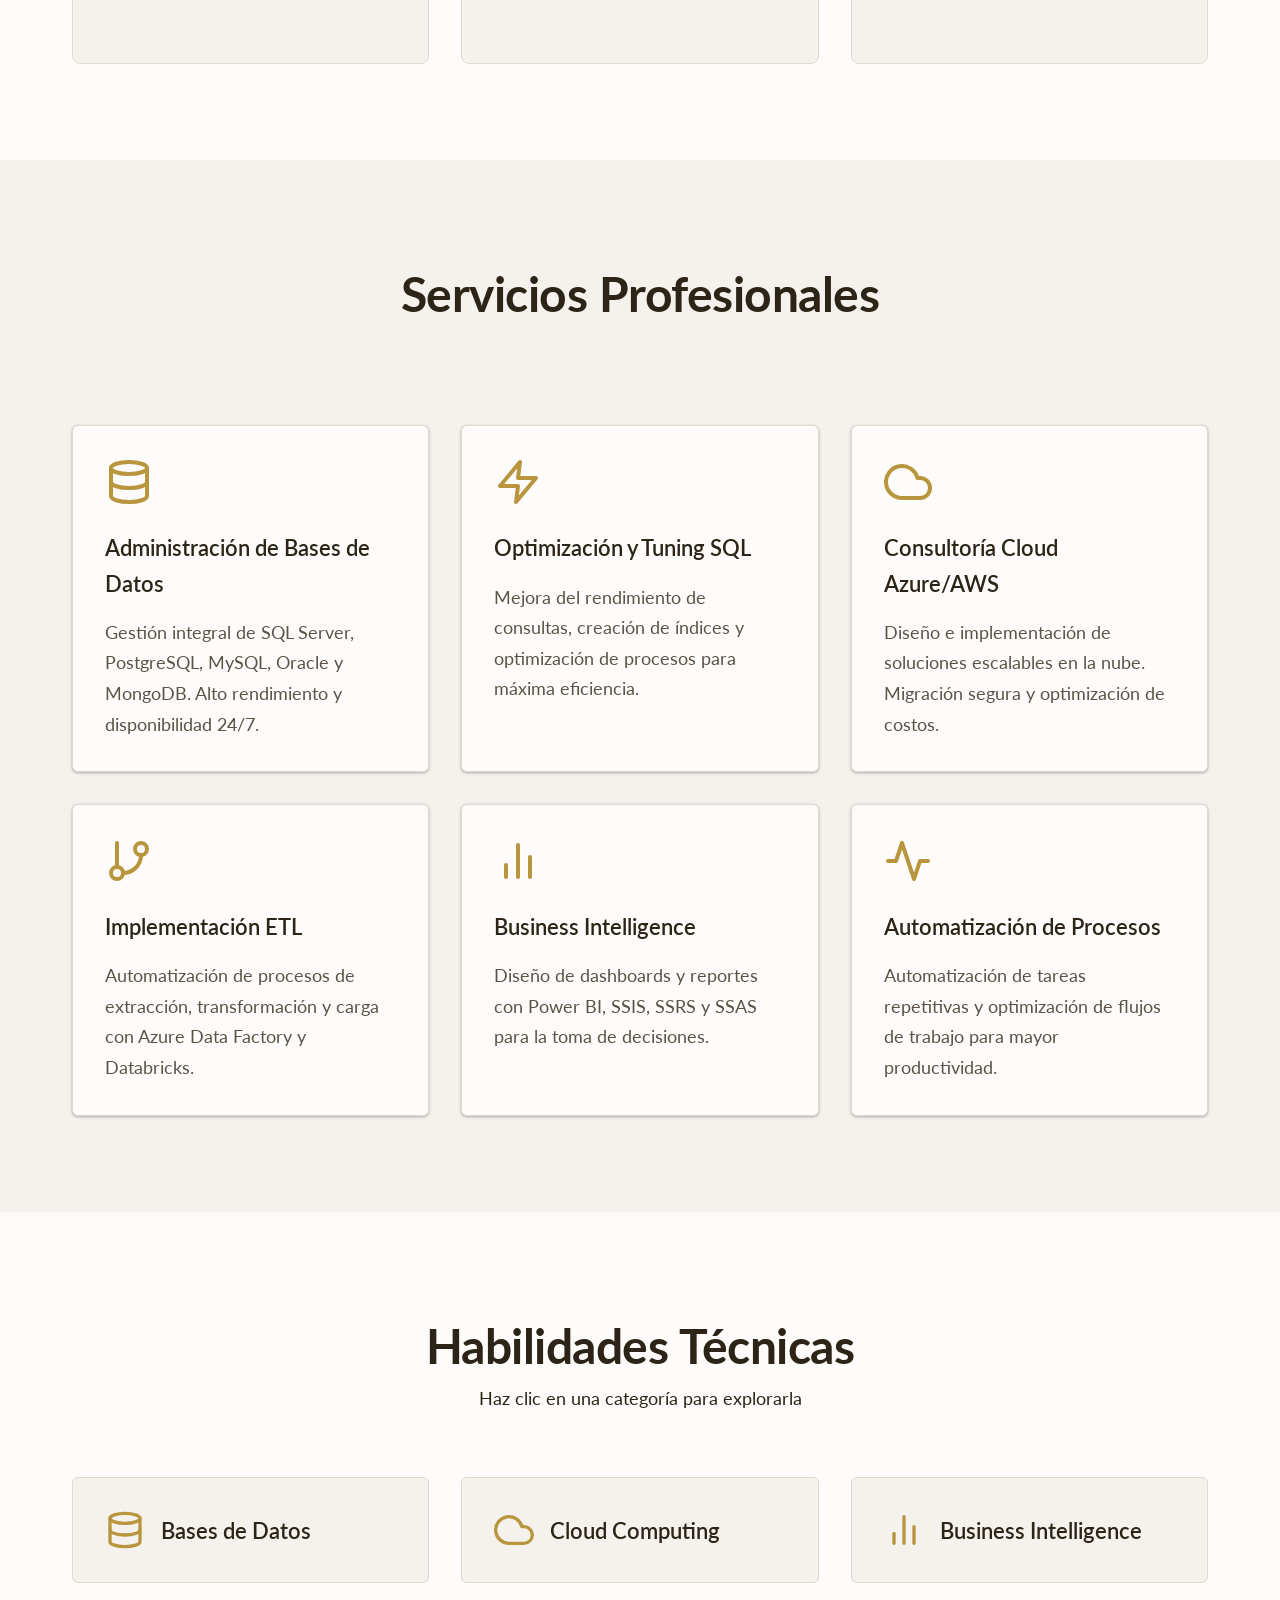
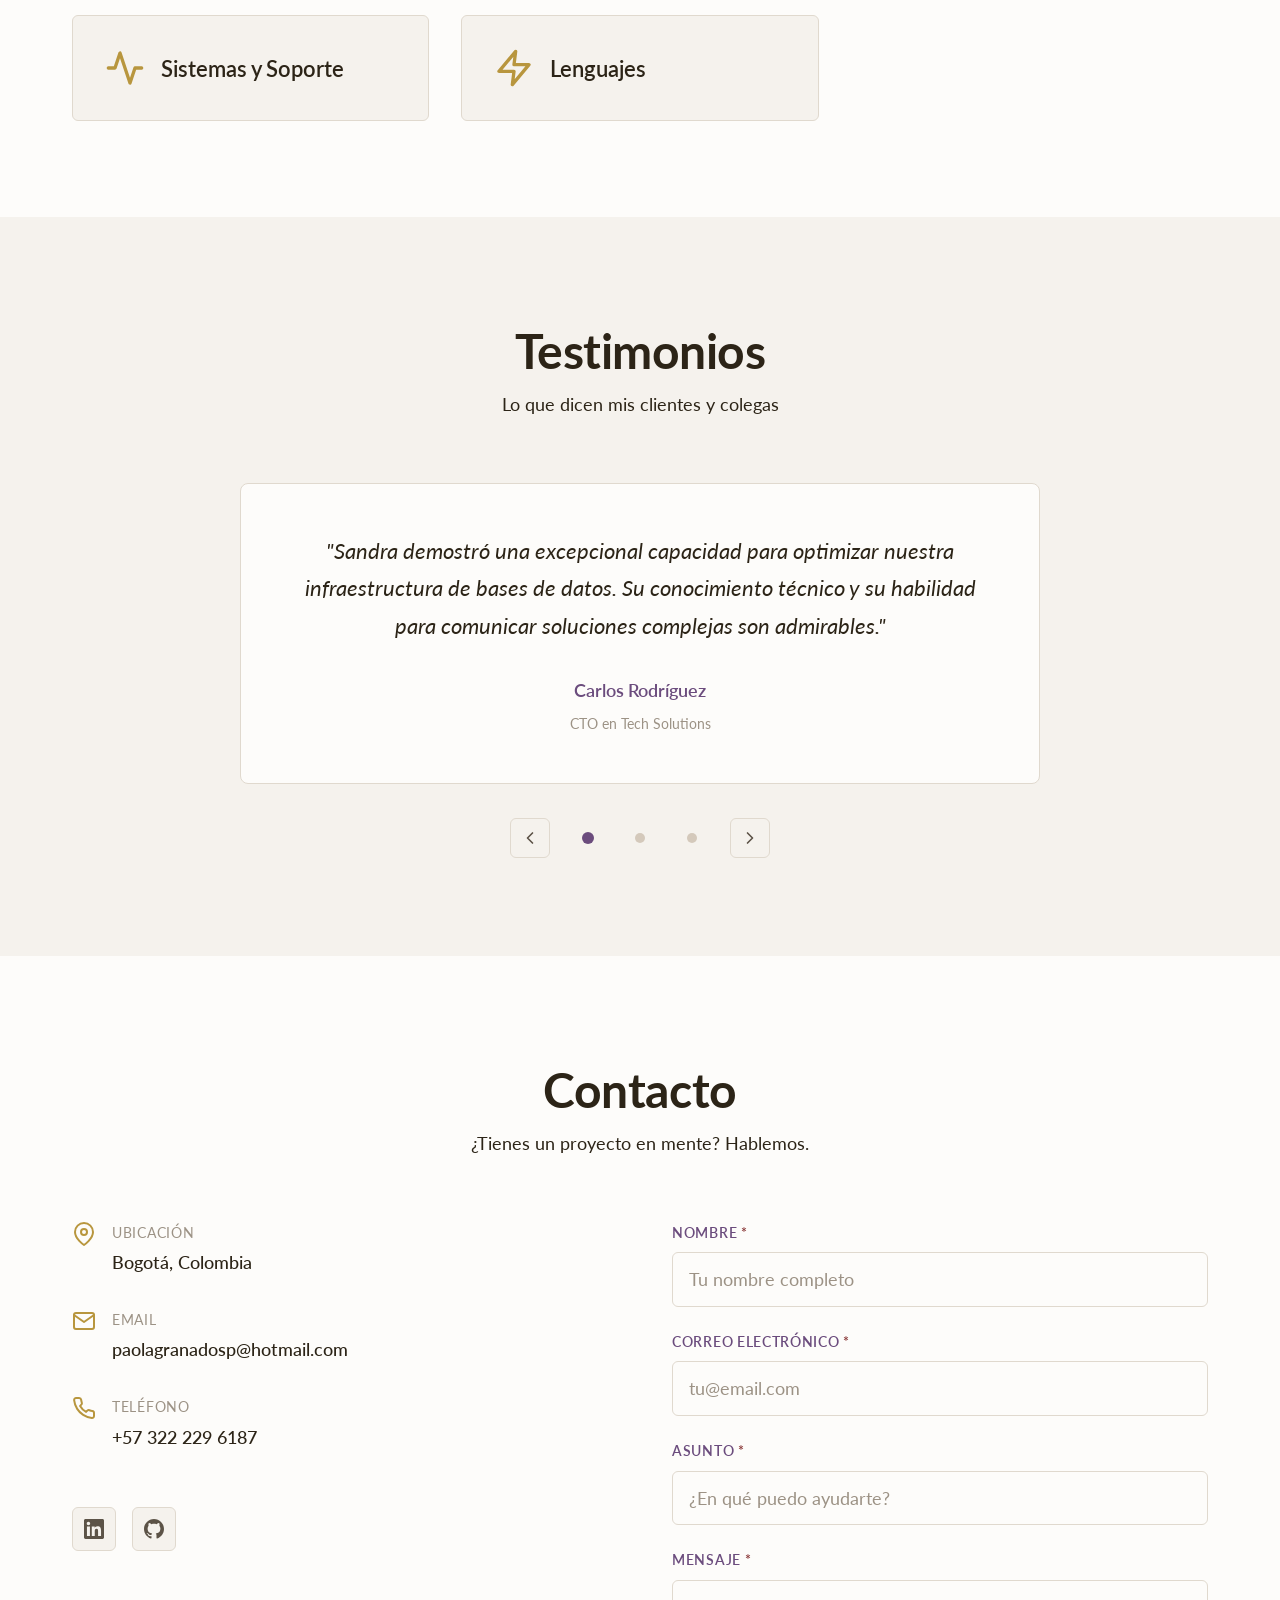
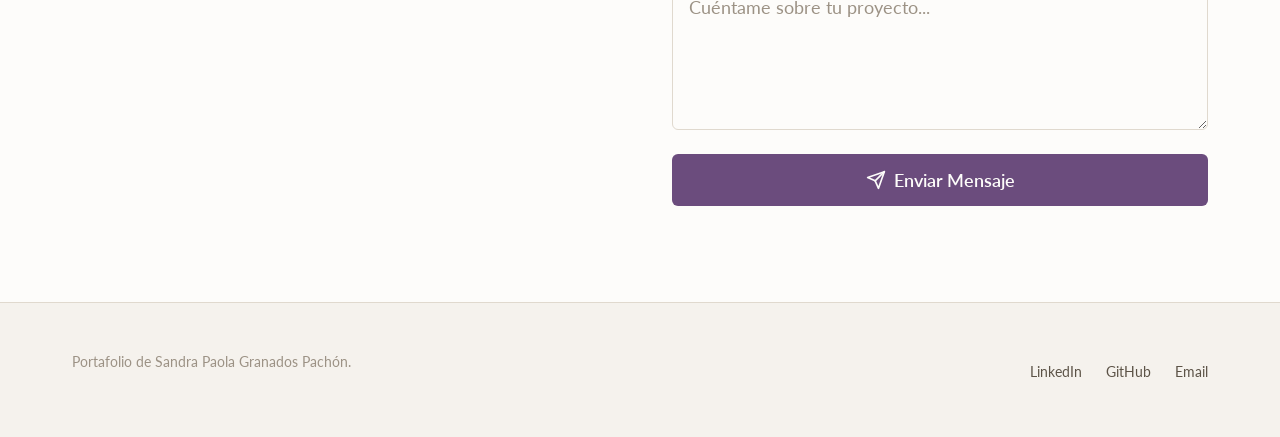
==== commit 2eefc2b9: "Correcciones ultima entrega telefono" ====
--- a/index.html
+++ b/index.html
@@ -725,7 +725,7 @@
               <svg class="contact__info-icon" width="24" height="24"><use href="assets/icons/icons.svg#icon-phone"/></svg>
               <div class="contact__info-content">
                 <span class="contact__info-label">Teléfono</span>
-                <a href="tel:+573222296187" class="contact__info-value" title="Llamar a Sandra Paola">+57 322 229 6187</a>
+                <a href="tel:+34 640922159" class="contact__info-value" title="Llamar a Sandra Paola">+57 322 229 6187</a>
               </div>
             </div>
 
